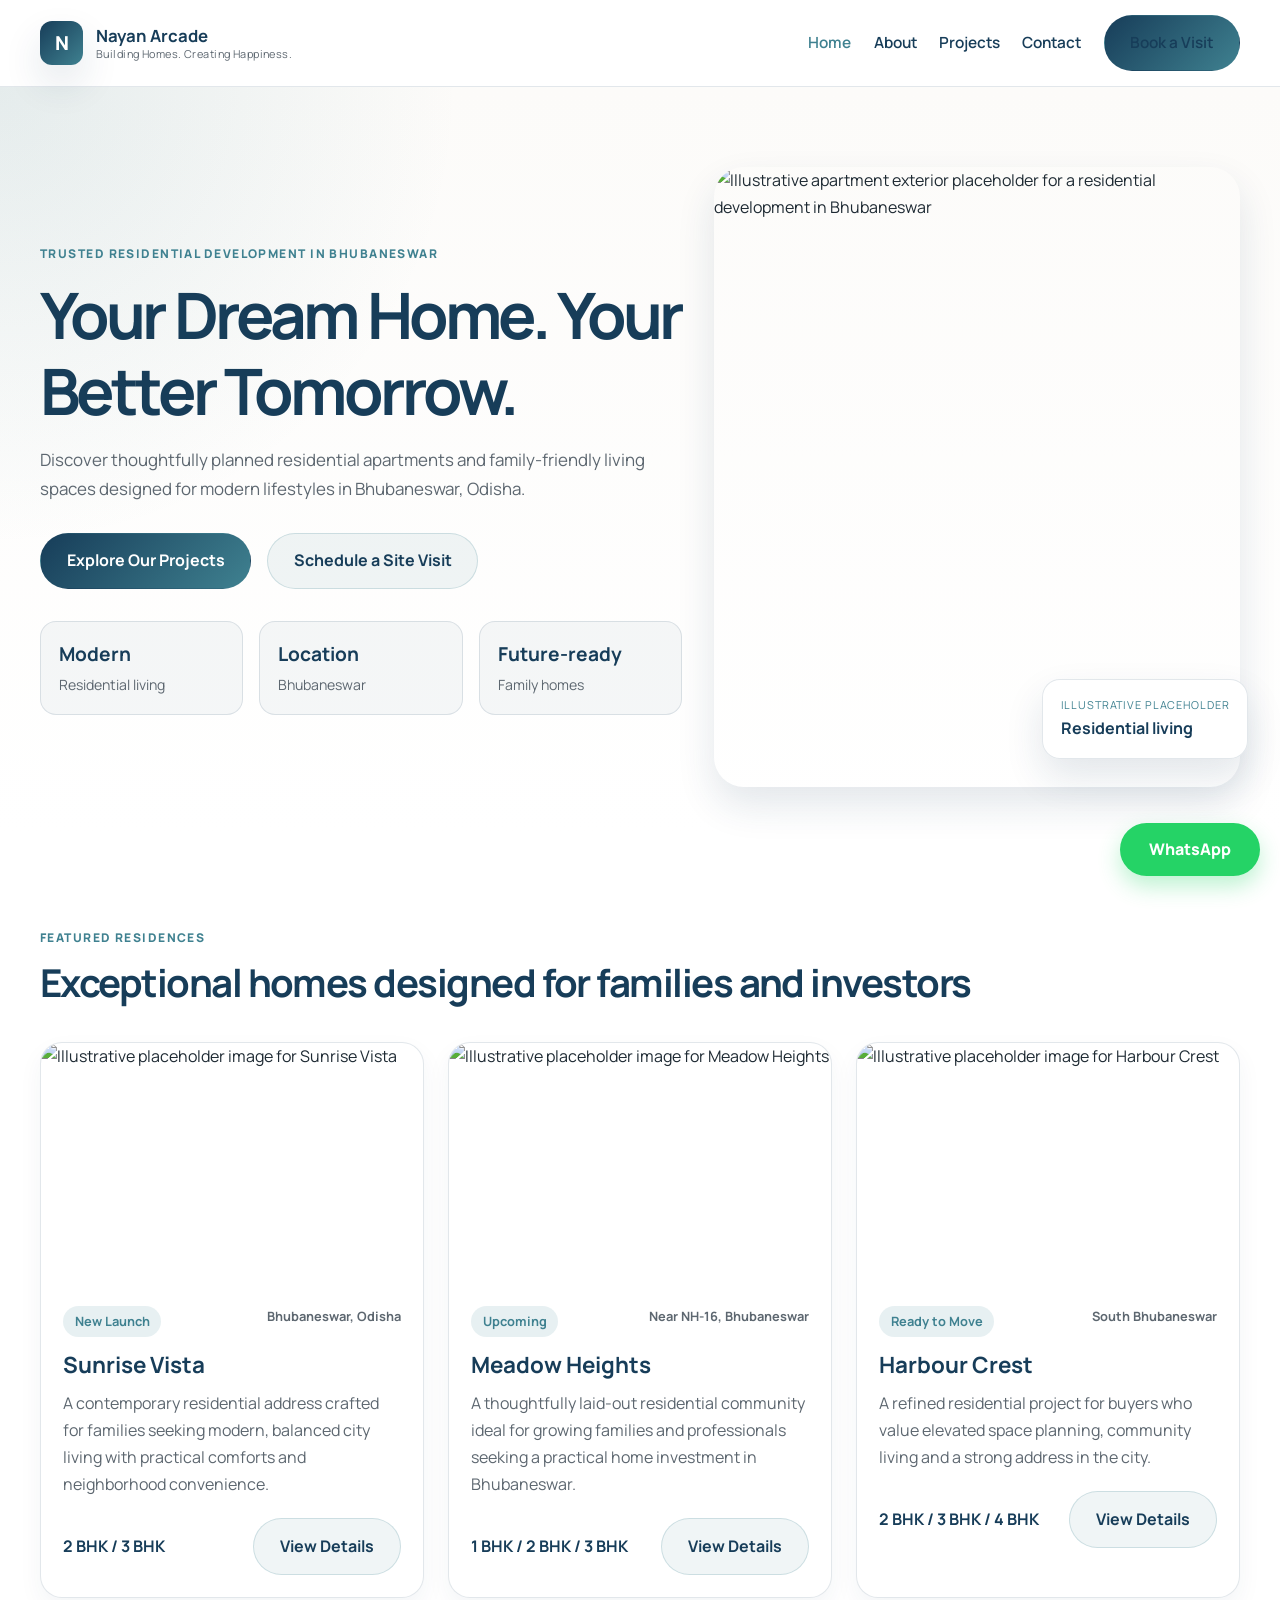
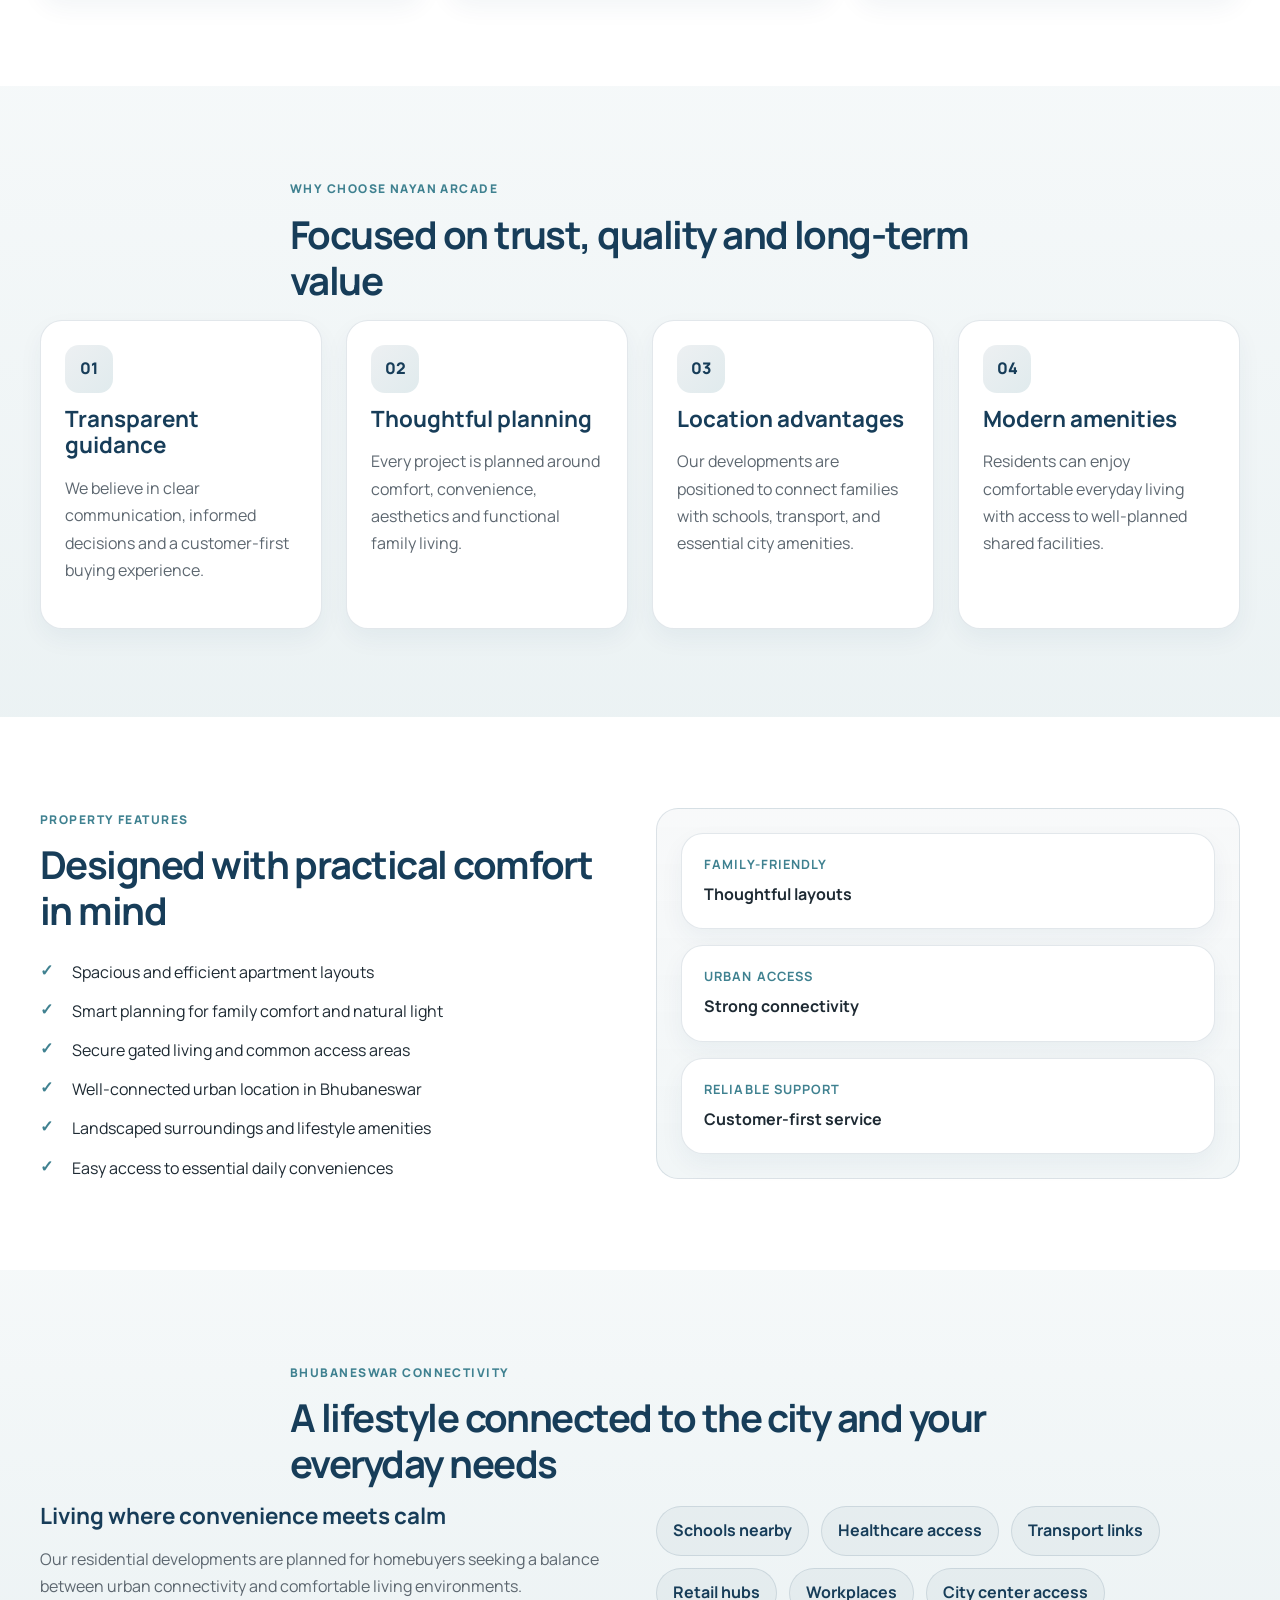
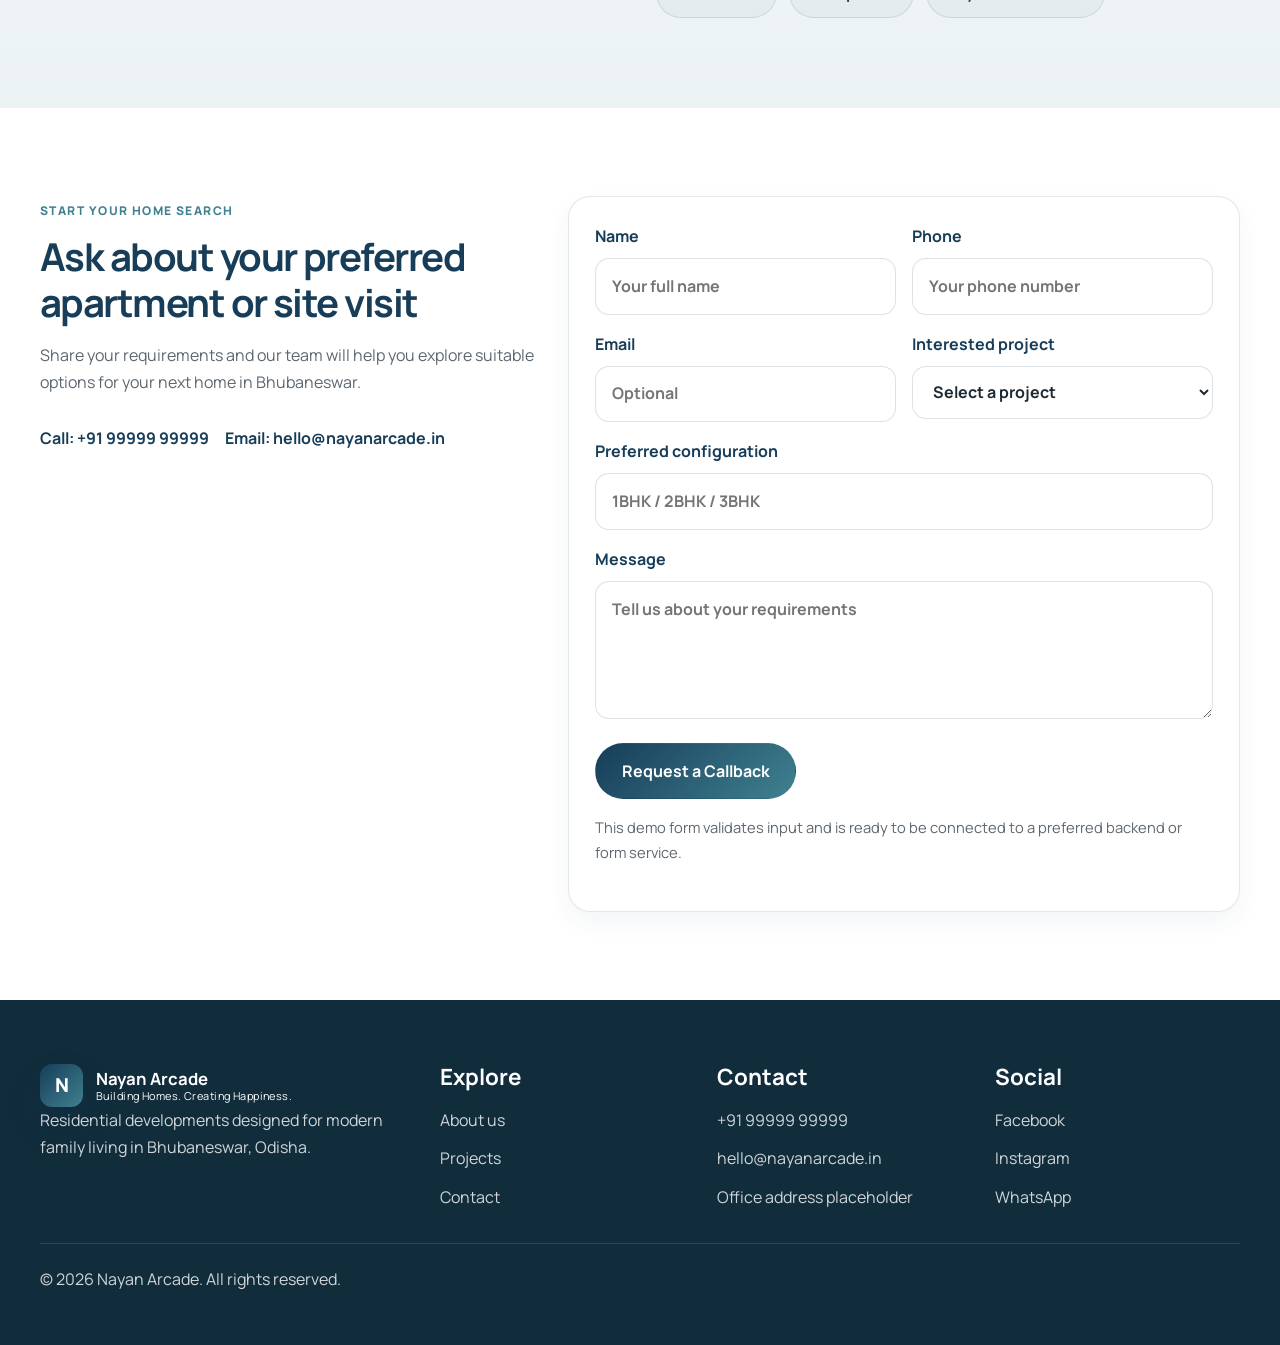
==== index.html @ a83c117d "Initial build of the Nayan Arcade real-estate website with multi-page responsive static pages, SEO f" ====
<!DOCTYPE html>
<html lang="en">
  <head>
    <meta charset="UTF-8" />
    <meta http-equiv="X-UA-Compatible" content="IE=edge" />
    <meta name="viewport" content="width=device-width, initial-scale=1.0" />
    <title>Nayan Arcade | Residential Apartments in Bhubaneswar</title>
    <meta
      name="description"
      content="Nayan Arcade is a real estate developer in Bhubaneswar, Odisha building modern residential apartments and family-friendly homes for aspiring homeowners."
    />
    <meta
      name="keywords"
      content="real estate developers in Bhubaneswar, flats in Bhubaneswar, residential apartments in Bhubaneswar, affordable flats in Bhubaneswar, apartments for families in Bhubaneswar"
    />
    <meta name="theme-color" content="#173D59" />
    <meta property="og:title" content="Nayan Arcade | Your Dream Home. Your Better Tomorrow." />
    <meta
      property="og:description"
      content="Explore residential properties in Bhubaneswar with Nayan Arcade. Build your future with trusted guidance and modern home living."
    />
    <meta property="og:type" content="website" />
    <meta property="og:url" content="https://snehasish3569-hue.github.io/nayan-arcade-website/" />
    <meta property="og:image" content="https://images.unsplash.com/photo-1494526585095-c41746248156?auto=format&fit=crop&w=1200&q=80" />
    <meta property="og:site_name" content="Nayan Arcade" />
    <meta name="twitter:card" content="summary_large_image" />
    <meta name="twitter:title" content="Nayan Arcade | Residential Apartments in Bhubaneswar" />
    <meta
      name="twitter:description"
      content="Explore homes designed for modern family living in Bhubaneswar."
    />
    <link rel="preconnect" href="https://fonts.googleapis.com" />
    <link rel="preconnect" href="https://fonts.gstatic.com" crossorigin />
    <link
      href="https://fonts.googleapis.com/css2?family=Manrope:wght@400;500;600;700;800&display=swap"
      rel="stylesheet"
    />
    <link rel="stylesheet" href="css/style.css" />
    <link rel="stylesheet" href="css/responsive.css" />
    <link rel="icon" href="assets/favicon.svg" type="image/svg+xml" />
    <script type="application/ld+json">
      {
        "@context": "https://schema.org",
        "@type": "RealEstateAgent",
        "name": "Nayan Arcade",
        "description": "Residential property developer in Bhubaneswar, Odisha",
        "areaServed": "Bhubaneswar, Odisha, India",
        "address": {
          "@type": "PostalAddress",
          "addressLocality": "Bhubaneswar",
          "addressRegion": "Odisha",
          "addressCountry": "IN"
        },
        "url": "https://snehasish3569-hue.github.io/nayan-arcade-website/"
      }
    </script>
  </head>
  <body>
    <header class="site-header">
      <div class="container nav-wrap">
        <a href="index.html" class="brand" aria-label="Nayan Arcade home page">
          <span class="brand-mark">N</span>
          <span class="brand-copy">
            <strong>Nayan Arcade</strong>
            <small>Building Homes. Creating Happiness.</small>
          </span>
        </a>

        <button class="nav-toggle" aria-label="Toggle navigation" aria-expanded="false">
          <span></span>
          <span></span>
          <span></span>
        </button>

        <nav class="site-nav" aria-label="Main navigation">
          <a href="index.html" class="active">Home</a>
          <a href="about.html">About</a>
          <a href="projects.html">Projects</a>
          <a href="contact.html">Contact</a>
          <a href="project-details.html?project=sunrise-vista" class="btn btn-primary nav-button">Book a Visit</a>
        </nav>
      </div>
    </header>

    <main>
      <section class="hero">
        <div class="container hero-grid">
          <div class="hero-content">
            <span class="eyebrow">Trusted residential development in Bhubaneswar</span>
            <h1>Your Dream Home. Your Better Tomorrow.</h1>
            <p>
              Discover thoughtfully planned residential apartments and family-friendly living spaces designed for modern lifestyles in Bhubaneswar, Odisha.
            </p>
            <div class="hero-actions">
              <a href="projects.html" class="btn btn-primary">Explore Our Projects</a>
              <a href="project-details.html?project=sunrise-vista" class="btn btn-secondary">Schedule a Site Visit</a>
            </div>
            <ul class="hero-stats" aria-label="Key highlights">
              <li><strong>Modern</strong><span>Residential living</span></li>
              <li><strong>Location</strong><span>Bhubaneswar</span></li>
              <li><strong>Future-ready</strong><span>Family homes</span></li>
            </ul>
          </div>

          <div class="hero-visual">
            <div class="image-card main-image">
              <img
                src="https://images.unsplash.com/photo-1512917774080-9991f1c4c750?auto=format&fit=crop&w=1000&q=80"
                alt="Illustrative apartment exterior placeholder for a residential development in Bhubaneswar"
              />
            </div>
            <div class="floating-badge">
              <span>Illustrative placeholder</span>
              <strong>Residential living</strong>
            </div>
          </div>
        </div>
      </section>

      <section class="featured section">
        <div class="container">
          <div class="section-heading">
            <span class="eyebrow">Featured residences</span>
            <h2>Exceptional homes designed for families and investors</h2>
          </div>

          <div class="card-grid projects-grid" id="featured-projects"></div>
        </div>
      </section>

      <section class="why-us section alt-bg">
        <div class="container">
          <div class="section-heading narrow">
            <span class="eyebrow">Why choose Nayan Arcade</span>
            <h2>Focused on trust, quality and long-term value</h2>
          </div>

          <div class="feature-grid">
            <article class="info-card">
              <div class="icon-wrap">01</div>
              <h3>Transparent guidance</h3>
              <p>We believe in clear communication, informed decisions and a customer-first buying experience.</p>
            </article>
            <article class="info-card">
              <div class="icon-wrap">02</div>
              <h3>Thoughtful planning</h3>
              <p>Every project is planned around comfort, convenience, aesthetics and functional family living.</p>
            </article>
            <article class="info-card">
              <div class="icon-wrap">03</div>
              <h3>Location advantages</h3>
              <p>Our developments are positioned to connect families with schools, transport, and essential city amenities.</p>
            </article>
            <article class="info-card">
              <div class="icon-wrap">04</div>
              <h3>Modern amenities</h3>
              <p>Residents can enjoy comfortable everyday living with access to well-planned shared facilities.</p>
            </article>
          </div>
        </div>
      </section>

      <section class="amenities section">
        <div class="container split-layout">
          <div>
            <span class="eyebrow">Property features</span>
            <h2>Designed with practical comfort in mind</h2>
            <ul class="check-list">
              <li>Spacious and efficient apartment layouts</li>
              <li>Smart planning for family comfort and natural light</li>
              <li>Secure gated living and common access areas</li>
              <li>Well-connected urban location in Bhubaneswar</li>
              <li>Landscaped surroundings and lifestyle amenities</li>
              <li>Easy access to essential daily conveniences</li>
            </ul>
          </div>
          <div class="highlights-panel">
            <div class="mini-card">
              <span>Family-friendly</span>
              <strong>Thoughtful layouts</strong>
            </div>
            <div class="mini-card">
              <span>Urban access</span>
              <strong>Strong connectivity</strong>
            </div>
            <div class="mini-card">
              <span>Reliable support</span>
              <strong>Customer-first service</strong>
            </div>
          </div>
        </div>
      </section>

      <section class="location section alt-bg">
        <div class="container">
          <div class="section-heading narrow">
            <span class="eyebrow">Bhubaneswar connectivity</span>
            <h2>A lifestyle connected to the city and your everyday needs</h2>
          </div>
          <div class="location-grid">
            <div>
              <h3>Living where convenience meets calm</h3>
              <p>
                Our residential developments are planned for homebuyers seeking a balance between urban connectivity and comfortable living environments.
              </p>
            </div>
            <div class="location-badges">
              <span>Schools nearby</span>
              <span>Healthcare access</span>
              <span>Transport links</span>
              <span>Retail hubs</span>
              <span>Workplaces</span>
              <span>City center access</span>
            </div>
          </div>
        </div>
      </section>

      <section class="enquiry section">
        <div class="container enquiry-grid">
          <div>
            <span class="eyebrow">Start your home search</span>
            <h2>Ask about your preferred apartment or site visit</h2>
            <p>
              Share your requirements and our team will help you explore suitable options for your next home in Bhubaneswar.
            </p>
            <div class="cta-stack">
              <a href="tel:+919999999999" class="text-link">Call: +91 99999 99999</a>
              <a href="mailto:hello@nayanarcade.in" class="text-link">Email: hello@nayanarcade.in</a>
            </div>
          </div>

          <form class="enquiry-form" data-form="lead-form" novalidate>
            <div class="form-row">
              <label>
                Name
                <input type="text" name="name" placeholder="Your full name" required />
              </label>
              <label>
                Phone
                <input type="tel" name="phone" placeholder="Your phone number" required />
              </label>
            </div>
            <div class="form-row">
              <label>
                Email
                <input type="email" name="email" placeholder="Optional" />
              </label>
              <label>
                Interested project
                <select name="project">
                  <option value="">Select a project</option>
                  <option>Sunrise Vista</option>
                  <option>Meadow Heights</option>
                  <option>Harbour Crest</option>
                  <option>General enquiry</option>
                </select>
              </label>
            </div>
            <label>
              Preferred configuration
              <input type="text" name="configuration" placeholder="1BHK / 2BHK / 3BHK" />
            </label>
            <label>
              Message
              <textarea name="message" rows="4" placeholder="Tell us about your requirements" required></textarea>
            </label>
            <button type="submit" class="btn btn-primary">Request a Callback</button>
            <p class="form-note" aria-live="polite">
              This demo form validates input and is ready to be connected to a preferred backend or form service.
            </p>
          </form>
        </div>
      </section>
    </main>

    <footer class="site-footer">
      <div class="container footer-grid">
        <div>
          <a href="index.html" class="brand footer-brand">
            <span class="brand-mark">N</span>
            <span class="brand-copy">
              <strong>Nayan Arcade</strong>
              <small>Building Homes. Creating Happiness.</small>
            </span>
          </a>
          <p>Residential developments designed for modern family living in Bhubaneswar, Odisha.</p>
        </div>

        <div>
          <h3>Explore</h3>
          <ul>
            <li><a href="about.html">About us</a></li>
            <li><a href="projects.html">Projects</a></li>
            <li><a href="contact.html">Contact</a></li>
          </ul>
        </div>

        <div>
          <h3>Contact</h3>
          <ul>
            <li><a href="tel:+919999999999">+91 99999 99999</a></li>
            <li><a href="mailto:hello@nayanarcade.in">hello@nayanarcade.in</a></li>
            <li>Office address placeholder</li>
          </ul>
        </div>

        <div>
          <h3>Social</h3>
          <ul>
            <li><a href="https://www.facebook.com/" target="_blank" rel="noreferrer">Facebook</a></li>
            <li><a href="https://www.instagram.com/" target="_blank" rel="noreferrer">Instagram</a></li>
            <li><a href="https://wa.me/919999999999" target="_blank" rel="noreferrer">WhatsApp</a></li>
          </ul>
        </div>
      </div>
      <div class="container footer-bottom">
        <p>© <span id="year"></span> Nayan Arcade. All rights reserved.</p>
      </div>
    </footer>

    <a
      class="whatsapp-float"
      href="https://wa.me/919999999999?text=Hello%20Nayan%20Arcade%2C%20I%20would%20like%20to%20know%20more%20about%20your%20projects."
      aria-label="Chat on WhatsApp"
      target="_blank"
      rel="noreferrer"
    >
      WhatsApp
    </a>

    <script src="js/main.js"></script>
    <script src="js/projects.js"></script>
  </body>
</html>
---- css/style.css ----
:root {
  --navy: #173D59;
  --teal: #3F8190;
  --cream: #F2F0E9;
  --white: #FFFFFF;
  --charcoal: #1e2a33;
  --muted: #5d6770;
  --line: rgba(23, 61, 89, 0.12);
  --shadow: 0 18px 38px rgba(23, 61, 89, 0.12);
  --radius: 22px;
  --container: 1200px;
}

* {
  box-sizing: border-box;
}

html {
  scroll-behavior: smooth;
}

body {
  margin: 0;
  font-family: "Manrope", sans-serif;
  line-height: 1.7;
  background: var(--white);
  color: var(--charcoal);
}

img {
  max-width: 100%;
  display: block;
}

a {
  color: inherit;
  text-decoration: none;
}

button,
input,
select,
textarea {
  font: inherit;
}

.container {
  width: min(var(--container), calc(100% - 2rem));
  margin: 0 auto;
}

.section {
  padding: 5.5rem 0;
}

.alt-bg {
  background: linear-gradient(180deg, rgba(63, 129, 144, 0.05), rgba(63, 129, 144, 0.1));
}

.eyebrow {
  display: inline-block;
  margin-bottom: 0.75rem;
  font-size: 0.75rem;
  font-weight: 800;
  letter-spacing: 0.12em;
  text-transform: uppercase;
  color: var(--teal);
}

h1, h2, h3 {
  margin: 0 0 1rem;
  line-height: 1.2;
  color: var(--navy);
}

h1 {
  font-size: clamp(2.5rem, 5vw, 4.5rem);
  letter-spacing: -0.06em;
}

h2 {
  font-size: clamp(2rem, 3vw, 3rem);
  letter-spacing: -0.04em;
}

h3 {
  font-size: 1.4rem;
}

p {
  margin: 0 0 1.25rem;
  color: var(--muted);
}

.site-header {
  position: sticky;
  top: 0;
  z-index: 30;
  background: rgba(255, 255, 255, 0.9);
  backdrop-filter: blur(12px);
  border-bottom: 1px solid var(--line);
}

.nav-wrap {
  display: flex;
  align-items: center;
  justify-content: space-between;
  min-height: 86px;
}

.brand {
  display: inline-flex;
  align-items: center;
  gap: 0.8rem;
  min-width: 0;
}

.brand-mark {
  width: 2.7rem;
  height: 2.7rem;
  display: grid;
  place-items: center;
  border-radius: 0.75rem;
  background: linear-gradient(135deg, var(--navy), var(--teal));
  color: var(--white);
  font-weight: 800;
  font-size: 1.2rem;
  box-shadow: var(--shadow);
}

.brand-copy {
  display: grid;
  line-height: 1.2;
}

.brand-copy strong {
  color: var(--navy);
  font-size: 1.05rem;
}

.brand-copy small {
  color: var(--muted);
  font-size: 0.68rem;
  letter-spacing: 0.04em;
}

.site-nav {
  display: flex;
  align-items: center;
  gap: 1.4rem;
}

.site-nav a {
  color: var(--navy);
  font-size: 0.96rem;
  font-weight: 600;
  transition: color 0.2s ease;
}

.site-nav a:hover,
.site-nav a.active {
  color: var(--teal);
}

.nav-button {
  display: inline-flex;
  align-items: center;
  justify-content: center;
}

.nav-toggle {
  display: none;
  width: 52px;
  height: 42px;
  border: 1px solid var(--line);
  background: var(--white);
  border-radius: 12px;
  cursor: pointer;
}

.nav-toggle span {
  display: block;
  width: 22px;
  height: 2px;
  margin: 5px auto;
  background: var(--navy);
  border-radius: 10px;
}

.btn {
  display: inline-flex;
  align-items: center;
  justify-content: center;
  min-height: 52px;
  padding: 0.85rem 1.6rem;
  border-radius: 999px;
  border: 1px solid transparent;
  font-weight: 700;
  transition: transform 0.2s ease, box-shadow 0.2s ease, background 0.2s ease;
  cursor: pointer;
}

.btn:hover {
  transform: translateY(-2px);
  box-shadow: 0 12px 24px rgba(23, 61, 89, 0.12);
}

.btn-primary {
  background: linear-gradient(135deg, var(--navy), var(--teal));
  color: var(--white);
}

.btn-secondary {
  background: rgba(63, 129, 144, 0.08);
  border-color: rgba(63, 129, 144, 0.2);
  color: var(--navy);
}

.hero {
  padding: 5rem 0 3rem;
  background:
    radial-gradient(circle at top left, rgba(63, 129, 144, 0.12), transparent 31%),
    linear-gradient(180deg, #fcfbf9 0%, var(--white) 100%);
}

.hero-grid,
.split-layout,
.enquiry-grid,
.location-grid,
.footer-grid,
.contact-grid {
  display: grid;
  gap: 2rem;
}

.hero-grid {
  grid-template-columns: 1.1fr 0.9fr;
  align-items: center;
}

.hero-content p {
  max-width: 620px;
  font-size: 1.06rem;
}

.hero-actions,
.cta-row,
.contact-actions,
.cta-stack {
  display: flex;
  flex-wrap: wrap;
  gap: 1rem;
  margin: 1.8rem 0 2rem;
}

.hero-stats {
  list-style: none;
  padding: 0;
  margin: 2rem 0 0;
  display: grid;
  grid-template-columns: repeat(3, minmax(0, 1fr));
  gap: 1rem;
}

.hero-stats li {
  padding: 1rem 1.1rem;
  background: rgba(23, 61, 89, 0.04);
  border: 1px solid var(--line);
  border-radius: 16px;
}

.hero-stats strong {
  display: block;
  color: var(--navy);
  font-size: 1.2rem;
}

.hero-stats span {
  color: var(--muted);
  font-size: 0.88rem;
}

.hero-visual {
  position: relative;
  display: flex;
  justify-content: center;
  align-items: center;
}

.image-card {
  position: relative;
  width: min(100%, 540px);
  overflow: hidden;
  border-radius: 30px;
  box-shadow: var(--shadow);
}

.image-card img {
  width: 100%;
  height: 620px;
  object-fit: cover;
}

.floating-badge {
  position: absolute;
  right: -8px;
  bottom: 28px;
  background: rgba(255, 255, 255, 0.95);
  border: 1px solid var(--line);
  border-radius: 18px;
  padding: 1rem 1.1rem;
  box-shadow: var(--shadow);
}

.floating-badge span {
  display: block;
  font-size: 0.68rem;
  letter-spacing: 0.08em;
  text-transform: uppercase;
  color: var(--teal);
}

.floating-badge strong {
  color: var(--navy);
}

.section-heading {
  margin-bottom: 2.25rem;
}

.section-heading.narrow {
  max-width: 700px;
}

.card-grid {
  display: grid;
  grid-template-columns: repeat(3, minmax(0, 1fr));
  gap: 1.5rem;
}

.project-card,
.info-card,
.contact-card,
.vision-box,
.mini-card {
  background: var(--white);
  border: 1px solid var(--line);
  border-radius: var(--radius);
  box-shadow: 0 10px 24px rgba(23, 61, 89, 0.05);
}

.project-card {
  overflow: hidden;
}

.project-card img {
  width: 100%;
  height: 240px;
  object-fit: cover;
}

.project-card .card-body {
  padding: 1.4rem;
}

.card-meta {
  display: flex;
  flex-wrap: wrap;
  gap: 0.5rem;
  justify-content: space-between;
  margin-bottom: 0.9rem;
  color: var(--muted);
  font-size: 0.8rem;
  font-weight: 700;
}

.card-meta .tag {
  display: inline-flex;
  align-items: center;
  min-height: 28px;
  padding: 0.3rem 0.7rem;
  border-radius: 999px;
  background: rgba(63, 129, 144, 0.12);
  color: var(--teal);
}

.project-card h3 {
  margin-bottom: 0.7rem;
}

.card-footer {
  display: flex;
  align-items: center;
  justify-content: space-between;
  gap: 0.8rem;
  margin-top: 1rem;
}

.card-footer strong {
  color: var(--navy);
  font-size: 1rem;
}

.feature-grid {
  display: grid;
  grid-template-columns: repeat(4, minmax(0, 1fr));
  gap: 1.5rem;
}

.info-card {
  padding: 1.5rem;
}

.icon-wrap {
  width: 3rem;
  height: 3rem;
  display: grid;
  place-items: center;
  margin-bottom: 0.8rem;
  border-radius: 14px;
  background: linear-gradient(135deg, rgba(23, 61, 89, 0.08), rgba(63, 129, 144, 0.16));
  color: var(--navy);
  font-weight: 800;
}

.split-layout {
  grid-template-columns: 1fr 1fr;
  align-items: center;
}

.check-list {
  list-style: none;
  padding: 0;
  margin: 1.5rem 0 0;
  display: grid;
  gap: 0.75rem;
}

.check-list li {
  position: relative;
  padding-left: 2rem;
  color: var(--charcoal);
}

.check-list li::before {
  content: "✓";
  position: absolute;
  left: 0;
  top: -2px;
  color: var(--teal);
  font-weight: 800;
}

.highlights-panel {
  display: grid;
  gap: 1rem;
  padding: 1.5rem;
  background: linear-gradient(180deg, rgba(23, 61, 89, 0.03), rgba(63, 129, 144, 0.07));
  border: 1px solid var(--line);
  border-radius: var(--radius);
}

.mini-card {
  padding: 1.25rem 1.4rem;
}

.mini-card span {
  display: block;
  margin-bottom: 0.35rem;
  color: var(--teal);
  font-size: 0.8rem;
  font-weight: 700;
  letter-spacing: 0.08em;
  text-transform: uppercase;
}

.location-grid {
  grid-template-columns: 1fr 1fr;
  align-items: center;
}

.location-badges {
  display: flex;
  flex-wrap: wrap;
  gap: 0.75rem;
}

.location-badges span {
  display: inline-flex;
  align-items: center;
  justify-content: center;
  min-height: 46px;
  padding: 0.65rem 1rem;
  background: rgba(23, 61, 89, 0.04);
  border: 1px solid var(--line);
  border-radius: 999px;
  color: var(--navy);
  font-weight: 700;
}

.enquiry-grid {
  grid-template-columns: 0.85fr 1.15fr;
  align-items: start;
}

.enquiry-form,
.contact-card,
.map-box {
  background: var(--white);
  border: 1px solid var(--line);
  border-radius: var(--radius);
  box-shadow: 0 10px 24px rgba(23, 61, 89, 0.05);
}

.enquiry-form {
  padding: 1.6rem;
}

.form-row {
  display: grid;
  grid-template-columns: repeat(2, minmax(0, 1fr));
  gap: 1rem;
}

label {
  display: block;
  margin-bottom: 1rem;
  color: var(--navy);
  font-weight: 700;
}

input,
select,
textarea {
  width: 100%;
  margin-top: 0.5rem;
  border: 1px solid rgba(23, 61, 89, 0.15);
  border-radius: 14px;
  background: var(--white);
  min-height: 52px;
  padding: 0.85rem 1rem;
  color: var(--charcoal);
}

textarea {
  min-height: 120px;
  resize: vertical;
}

input:focus,
select:focus,
textarea:focus {
  outline: 2px solid rgba(63, 129, 144, 0.2);
  border-color: rgba(63, 129, 144, 0.45);
}

.form-note {
  margin-top: 1rem;
  font-size: 0.92rem;
  color: var(--muted);
}

.text-link {
  color: var(--navy);
  font-weight: 700;
}

.site-footer {
  background: #112d3c;
  color: rgba(255, 255, 255, 0.82);
  padding-top: 4rem;
}

.site-footer h3 {
  color: var(--white);
}

.site-footer p,
.site-footer li,
.site-footer a {
  color: rgba(255, 255, 255, 0.8);
}

.site-footer ul {
  list-style: none;
  padding: 0;
  margin: 0;
  display: grid;
  gap: 0.7rem;
}

.footer-grid {
  grid-template-columns: 1.5fr 1fr 1fr 1fr;
  align-items: start;
}

.footer-brand .brand-copy strong,
.footer-brand .brand-copy small {
  color: var(--white);
}

.footer-bottom {
  border-top: 1px solid rgba(255, 255, 255, 0.12);
  margin-top: 2rem;
  padding: 1.4rem 0 2rem;
}

.whatsapp-float {
  position: fixed;
  right: 1.25rem;
  bottom: 1.5rem;
  display: inline-flex;
  align-items: center;
  justify-content: center;
  min-width: 140px;
  min-height: 52px;
  padding: 0.8rem 1.1rem;
  border-radius: 999px;
  background: #25D366;
  color: var(--white);
  font-weight: 800;
  box-shadow: 0 10px 22px rgba(37, 211, 102, 0.3);
  z-index: 25;
}

.page-hero {
  padding: 4rem 0 2rem;
  background: linear-gradient(180deg, rgba(23, 61, 89, 0.03), rgba(63, 129, 144, 0.05));
  text-align: center;
}

.narrow {
  max-width: 780px;
  margin: 0 auto;
}

.lead-text {
  font-size: 1.08rem;
  color: var(--muted);
  max-width: 800px;
  margin: 0 auto 1.5rem;
}

.image-stack {
  overflow: hidden;
  border-radius: 24px;
  box-shadow: var(--shadow);
}

.image-stack img {
  width: 100%;
  height: 100%;
  min-height: 440px;
  object-fit: cover;
}

.vision-box {
  padding: 2rem;
}

.project-filters {
  display: flex;
  flex-wrap: wrap;
  gap: 0.8rem;
  margin: 0 0 2rem;
}

.filter-btn {
  min-height: 44px;
  padding: 0.7rem 1.1rem;
  background: var(--white);
  border: 1px solid var(--line);
  border-radius: 999px;
  color: var(--navy);
  cursor: pointer;
  font-weight: 700;
}

.filter-btn.active {
  background: var(--navy);
  color: var(--white);
}

.hidden {
  display: none !important;
}

.contact-card {
  padding: 1.8rem;
}

.contact-list {
  list-style: none;
  margin: 1.4rem 0;
  padding: 0;
  display: grid;
  gap: 0.8rem;
  color: var(--charcoal);
}

.map-box {
  overflow: hidden;
}

.map-box iframe {
  width: 100%;
  min-height: 420px;
  border: 0;
}

.project-showcase {
  padding: 2rem 0 0;
}

.project-main-image {
  border-radius: 24px;
  overflow: hidden;
  box-shadow: var(--shadow);
}

.project-main-image img {
  width: 100%;
  height: 520px;
  object-fit: cover;
}

.gallery-grid {
  display: grid;
  grid-template-columns: repeat(3, minmax(0, 1fr));
  gap: 1rem;
  margin-top: 1.2rem;
}

.gallery-grid img {
  width: 100%;
  height: 220px;
  object-fit: cover;
  border-radius: 16px;
}

.detail-layout {
  display: grid;
  grid-template-columns: 1.1fr 0.9fr;
  gap: 2rem;
  padding: 2rem 0 0;
}

.spec-list,
.amenity-list {
  list-style: none;
  margin: 0;
  padding: 0;
  display: grid;
  gap: 0.7rem;
}

.spec-list li,
.amenity-list li {
  padding: 0.8rem 1rem;
  background: rgba(23, 61, 89, 0.03);
  border: 1px solid var(--line);
  border-radius: 12px;
}

.property-summary {
  padding: 1.5rem;
  background: var(--white);
  border: 1px solid var(--line);
  border-radius: var(--radius);
  box-shadow: 0 10px 24px rgba(23, 61, 89, 0.05);
}

.summary-row {
  display: flex;
  justify-content: space-between;
  gap: 1rem;
  padding: 0.75rem 0;
  border-bottom: 1px solid var(--line);
}

.summary-row:last-child {
  border-bottom: none;
  padding-bottom: 0;
}

.summary-row strong {
  color: var(--navy);
}

@media (max-width: 980px) {
  .hero-grid,
  .split-layout,
  .enquiry-grid,
  .location-grid,
  .detail-layout,
  .contact-grid,
  .footer-grid,
  .feature-grid,
  .card-grid {
    grid-template-columns: 1fr 1fr;
  }

  .site-nav {
    position: absolute;
    top: 100%;
    right: 1rem;
    left: 1rem;
    display: none;
    flex-direction: column;
    align-items: flex-start;
    gap: 1rem;
    background: var(--white);
    border: 1px solid var(--line);
    border-radius: 18px;
    padding: 1rem;
    box-shadow: var(--shadow);
  }

  .site-nav.is-open {
    display: flex;
  }

  .nav-toggle {
    display: block;
  }

  .feature-grid {
    grid-template-columns: repeat(2, minmax(0, 1fr));
  }
}

@media (max-width: 700px) {
  .hero-grid,
  .split-layout,
  .enquiry-grid,
  .location-grid,
  .detail-layout,
  .contact-grid,
  .footer-grid,
  .feature-grid,
  .card-grid,
  .form-row,
  .gallery-grid {
    grid-template-columns: 1fr;
  }

  .hero {
    padding-top: 3rem;
  }

  .hero-stats {
    grid-template-columns: 1fr;
  }

  .image-card img {
    height: 420px;
  }

  .section {
    padding: 4rem 0;
  }

  .site-header {
    position: sticky;
  }

  .brand-copy small {
    display: none;
  }
}
---- css/responsive.css ----
@media (max-width: 980px) {
  .hero-grid,
  .split-layout,
  .enquiry-grid,
  .location-grid,
  .detail-layout,
  .contact-grid,
  .footer-grid,
  .feature-grid,
  .card-grid,
  .gallery-grid {
    grid-template-columns: 1fr 1fr;
  }

  .site-nav {
    position: absolute;
    top: 100%;
    right: 1rem;
    left: 1rem;
    display: none;
    flex-direction: column;
    align-items: flex-start;
    gap: 1rem;
    background: var(--white);
    border: 1px solid var(--line);
    border-radius: 18px;
    padding: 1rem;
    box-shadow: var(--shadow);
  }

  .site-nav.is-open {
    display: flex;
  }

  .nav-toggle {
    display: block;
  }

  .feature-grid {
    grid-template-columns: repeat(2, minmax(0, 1fr));
  }
}

@media (max-width: 700px) {
  .hero-grid,
  .split-layout,
  .enquiry-grid,
  .location-grid,
  .detail-layout,
  .contact-grid,
  .footer-grid,
  .feature-grid,
  .card-grid,
  .form-row,
  .gallery-grid {
    grid-template-columns: 1fr;
  }

  .hero {
    padding-top: 3rem;
  }

  .hero-stats {
    grid-template-columns: 1fr;
  }

  .image-card img {
    height: 420px;
  }

  .section {
    padding: 4rem 0;
  }

  .site-header {
    position: sticky;
  }

  .brand-copy small {
    display: none;
  }
}
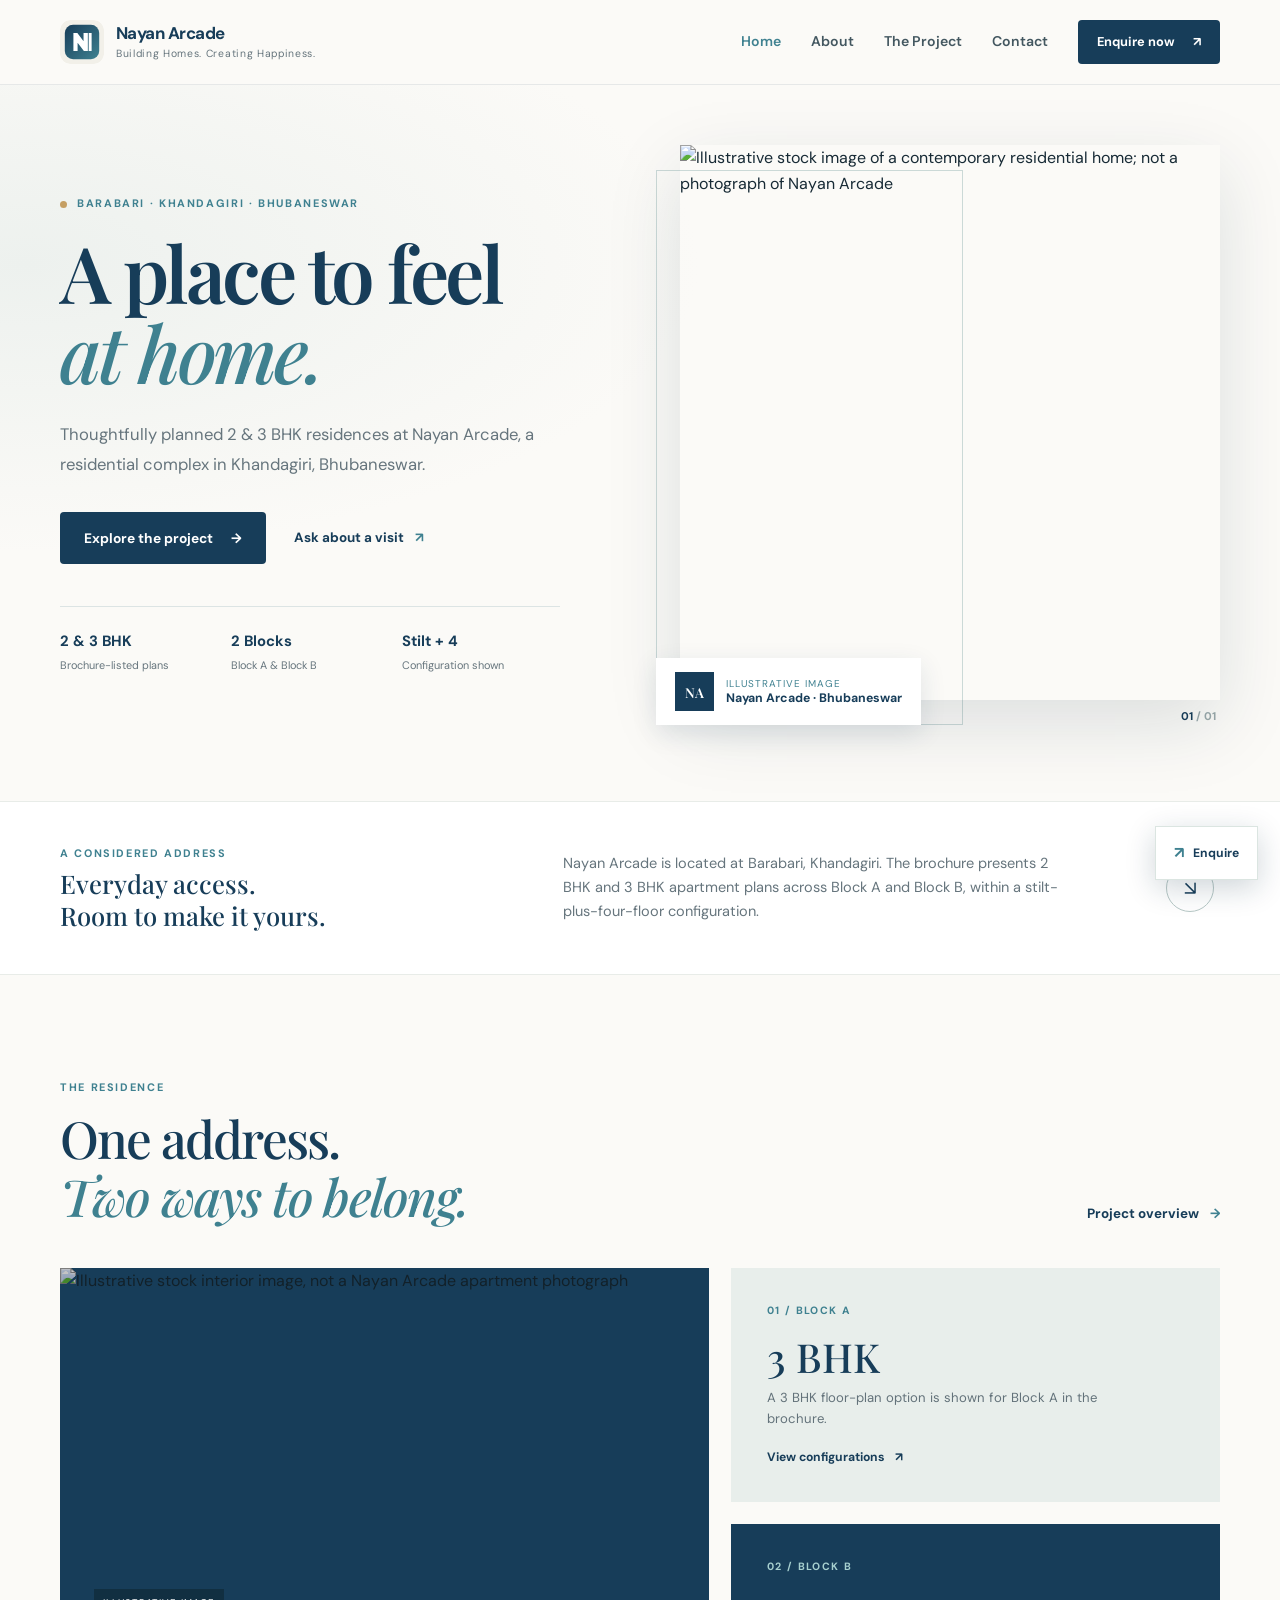
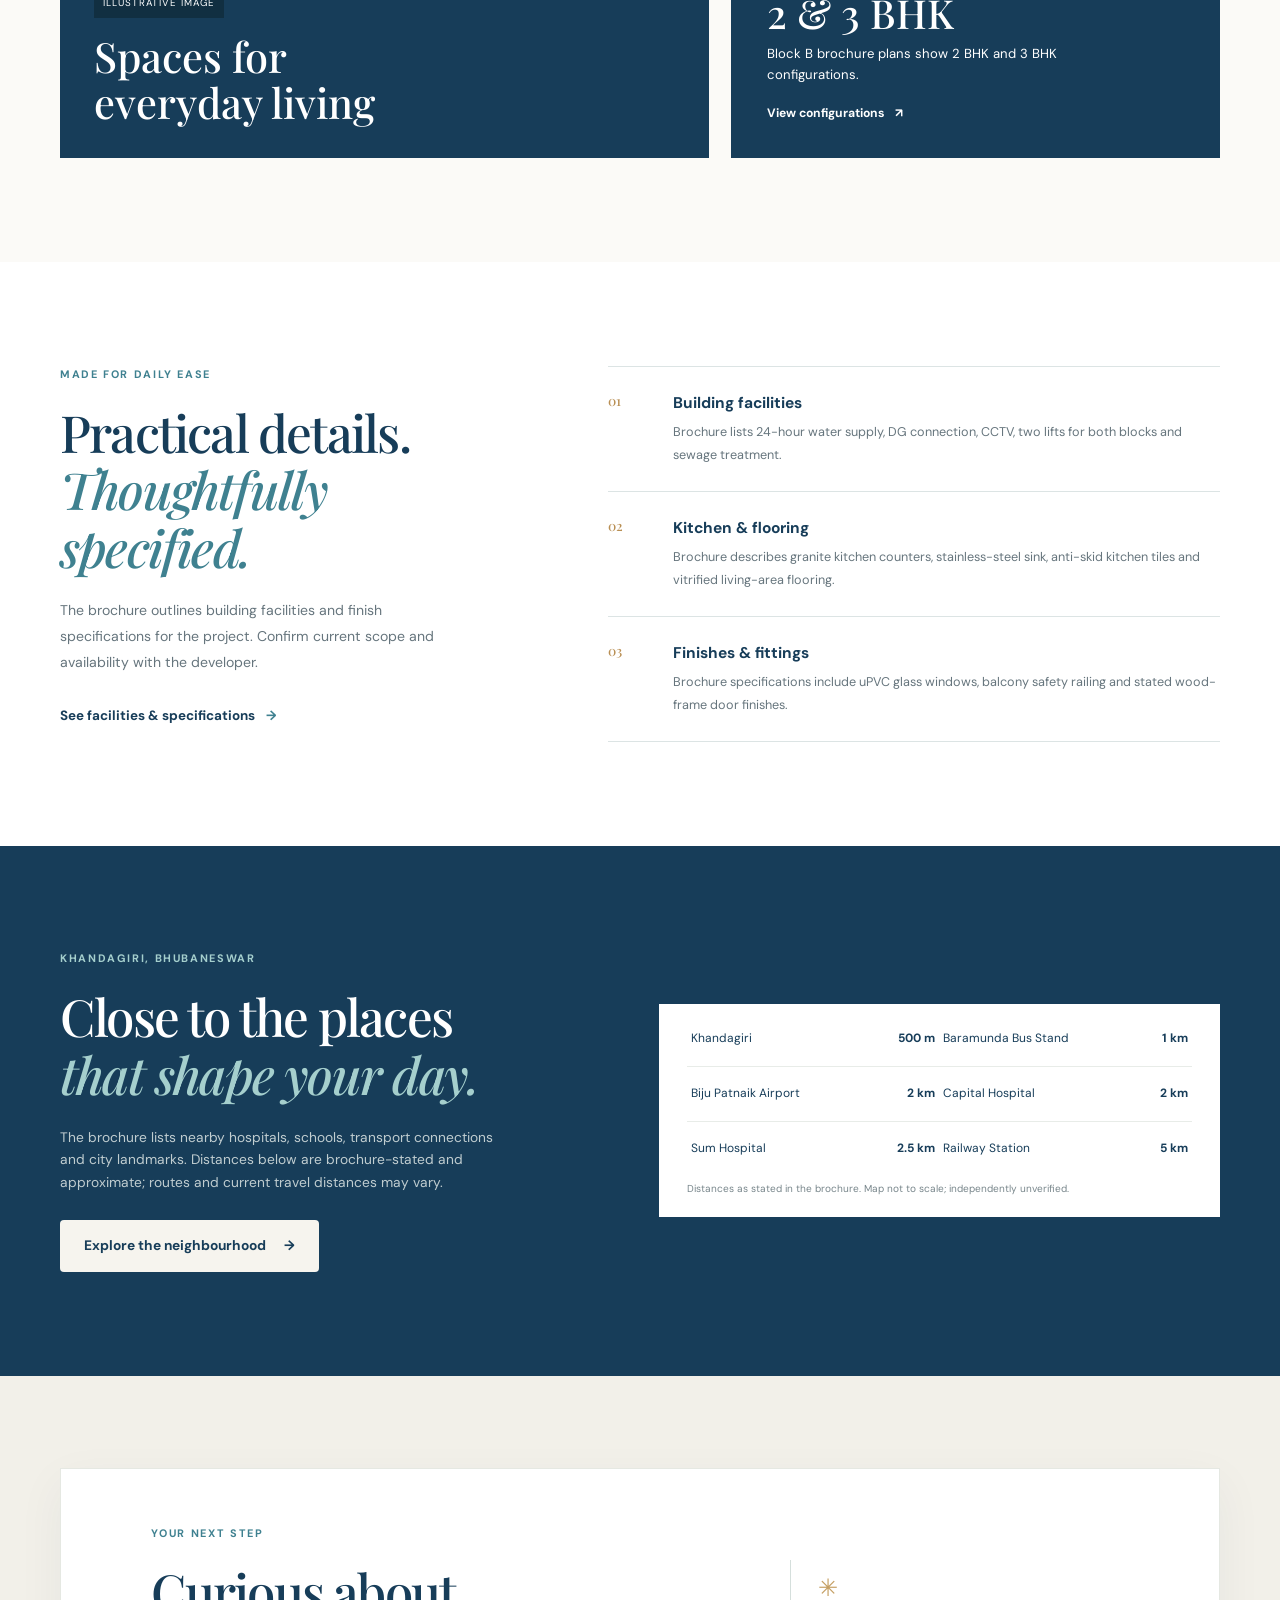
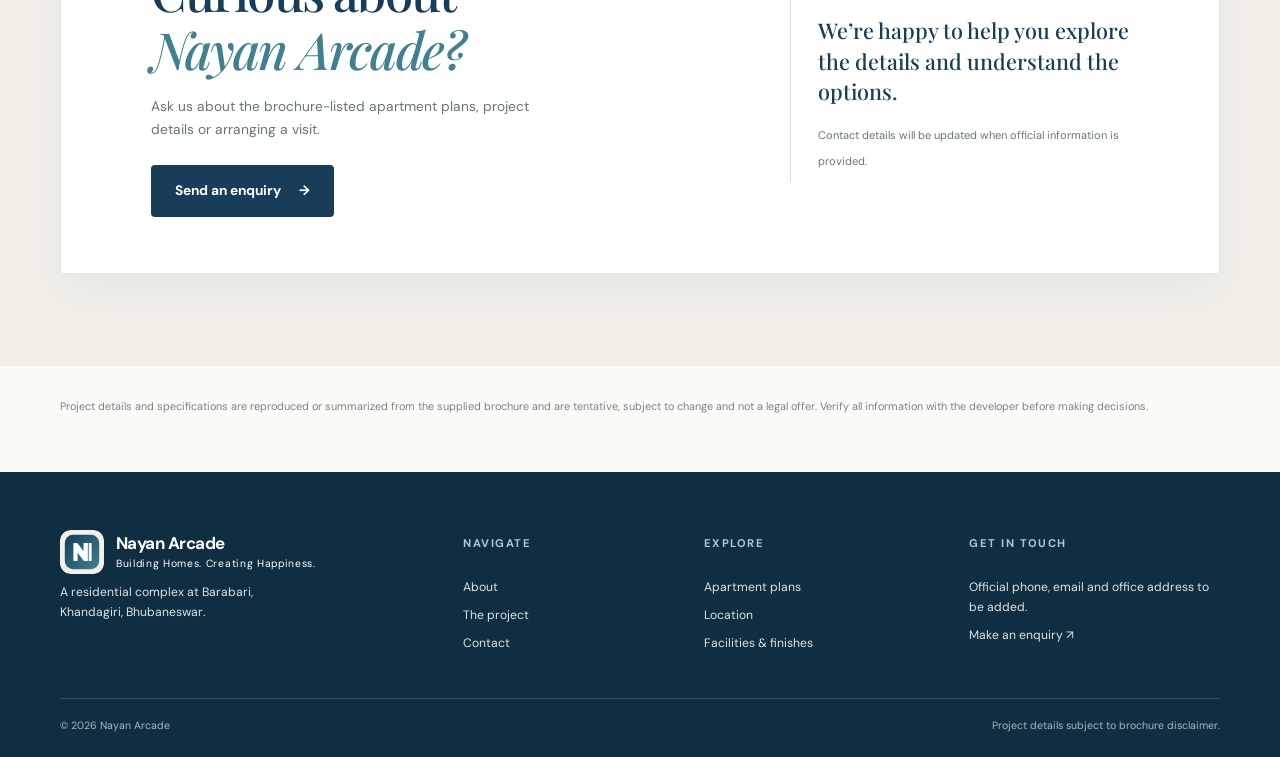
==== commit 4441330e: "Refresh Nayan Arcade website design and replace placeholder project content with brochure-based Naya" ====
--- a/index.html
+++ b/index.html
@@ -1,413 +1,61 @@
-<!DOCTYPE html>
+<!doctype html>
 <html lang="en">
-  <head>
-    <meta charset="UTF-8" />
-    <meta http-equiv="X-UA-Compatible" content="IE=edge" />
-    <meta name="viewport" content="width=device-width, initial-scale=1.0" />
-    <title>Nayan Arcade | Residential Apartments in Bhubaneswar</title>
-    <meta
-      name="description"
-      content="Nayan Arcade is a real estate developer in Bhubaneswar, Odisha building modern residential apartments and family-friendly homes for aspiring homeowners."
-    />
-    <meta
-      name="keywords"
-      content="real estate developers in Bhubaneswar, flats in Bhubaneswar, residential apartments in Bhubaneswar, affordable flats in Bhubaneswar, apartments for families in Bhubaneswar"
-    />
-    <meta name="theme-color" content="#173D59" />
-    <meta property="og:title" content="Nayan Arcade | Your Dream Home. Your Better Tomorrow." />
-    <meta
-      property="og:description"
-      content="Explore residential properties in Bhubaneswar with Nayan Arcade. Build your future with trusted guidance and modern home living."
-    />
-    <meta property="og:type" content="website" />
-    <meta property="og:url" content="https://snehasish3569-hue.github.io/nayan-arcade-website/" />
-    <meta property="og:image" content="https://images.unsplash.com/photo-1494526585095-c41746248156?auto=format&fit=crop&w=1200&q=80" />
-    <meta property="og:site_name" content="Nayan Arcade" />
-    <meta name="twitter:card" content="summary_large_image" />
-    <meta name="twitter:title" content="Nayan Arcade | Residential Apartments in Bhubaneswar" />
-    <meta
-      name="twitter:description"
-      content="Explore homes designed for modern family living in Bhubaneswar."
-    />
-    <link rel="preconnect" href="https://fonts.googleapis.com" />
-    <link rel="preconnect" href="https://fonts.gstatic.com" crossorigin />
-    <link
-      href="https://fonts.googleapis.com/css2?family=Manrope:wght@400;500;600;700;800&display=swap"
-      rel="stylesheet"
-    />
-    <link rel="stylesheet" href="css/style.css" />
-    <link rel="stylesheet" href="css/responsive.css" />
-    <link rel="icon" href="assets/favicon.svg" type="image/svg+xml" />
-    <script type="application/ld+json">
-      {
-        "@context": "https://schema.org",
-        "@type": "RealEstateAgent",
-        "name": "Nayan Arcade",
-        "description": "Residential property developer in Bhubaneswar, Odisha",
-        "areaServed": "Bhubaneswar, Odisha, India",
-        "address": {
-          "@type": "PostalAddress",
-          "addressLocality": "Bhubaneswar",
-          "addressRegion": "Odisha",
-          "addressCountry": "IN"
-        },
-        "url": "https://snehasish3569-hue.github.io/nayan-arcade-website/"
-      }
-    </script>
-  </head>
-  <body>
-    <header class="site-header">
-      <div class="container nav-wrap">
-        <a href="index.html" class="brand" aria-label="Nayan Arcade home page">
-          <span class="brand-mark">N</span>
-          <span class="brand-copy">
-            <strong>Nayan Arcade</strong>
-            <small>Building Homes. Creating Happiness.</small>
-          </span>
-        </a>
-
-        <button class="nav-toggle" aria-label="Toggle navigation" aria-expanded="false">
-          <span></span>
-          <span></span>
-          <span></span>
-        </button>
-
-        <nav class="site-nav" aria-label="Main navigation">
-          <a href="index.html" class="active">Home</a>
-          <a href="about.html">About</a>
-          <a href="projects.html">Projects</a>
-          <a href="contact.html">Contact</a>
-          <a href="project-details.html?project=sunrise-vista" class="btn btn-primary nav-button">Book a Visit</a>
-        </nav>
+<head>
+  <meta charset="utf-8">
+  <meta name="viewport" content="width=device-width, initial-scale=1">
+  <meta name="theme-color" content="#173D59">
+  <title>Nayan Arcade | 2 &amp; 3 BHK Homes in Khandagiri, Bhubaneswar</title>
+  <meta name="description" content="Discover Nayan Arcade, a residential complex in Barabari, Khandagiri, Bhubaneswar, with brochure-listed 2 BHK and 3 BHK apartment plans.">
+  <meta property="og:title" content="Nayan Arcade | Homes in Khandagiri, Bhubaneswar">
+  <meta property="og:description" content="A residential complex in Barabari, Khandagiri, with 2 BHK and 3 BHK apartment configurations shown in the brochure.">
+  <meta property="og:type" content="website">
+  <meta property="og:url" content="https://snehasish3569-hue.github.io/nayan-arcade-website/">
+  <meta property="og:image" content="https://images.unsplash.com/photo-1512917774080-9991f1c4c750?auto=format&amp;fit=crop&amp;w=1200&amp;q=80">
+  <link rel="preconnect" href="https://fonts.googleapis.com">
+  <link rel="preconnect" href="https://fonts.gstatic.com" crossorigin>
+  <link href="https://fonts.googleapis.com/css2?family=DM+Sans:wght@400;500;600;700&amp;family=Playfair+Display:wght@500;600;700&amp;display=swap" rel="stylesheet">
+  <link rel="stylesheet" href="css/style.css">
+  <link rel="stylesheet" href="css/responsive.css">
+  <link rel="icon" href="assets/favicon.svg" type="image/svg+xml">
+  <script type="application/ld+json">
+  {
+    "@context":"https://schema.org",
+    "@type":"ApartmentComplex",
+    "name":"Nayan Arcade",
+    "description":"Residential complex in Barabari, Khandagiri, Bhubaneswar. Brochure-listed apartment configurations include 2 BHK and 3 BHK.",
+    "address":{"@type":"PostalAddress","streetAddress":"Barabari, Khandagiri","addressLocality":"Bhubaneswar","addressRegion":"Odisha","addressCountry":"IN"},
+    "url":"https://snehasish3569-hue.github.io/nayan-arcade-website/"
+  }
+  </script>
+</head>
+<body>
+  <a class="skip-link" href="#main">Skip to content</a>
+  <header class="site-header"><div class="container nav-wrap">
+    <a class="brand" href="index.html" aria-label="Nayan Arcade home"><img src="assets/favicon.svg" alt="" width="44" height="44"><span><strong>Nayan Arcade</strong><small>Building Homes. Creating Happiness.</small></span></a>
+    <button class="nav-toggle" type="button" aria-label="Open navigation" aria-expanded="false"><span></span><span></span><span></span></button>
+    <nav class="site-nav" aria-label="Main navigation"><a class="active" href="index.html">Home</a><a href="about.html">About</a><a href="projects.html">The Project</a><a href="contact.html">Contact</a><a class="btn btn-primary nav-cta" href="contact.html#enquiry">Enquire now <span aria-hidden="true">↗</span></a></nav>
+  </div></header>
+  <main id="main">
+    <section class="hero"><div class="container hero-grid">
+      <div class="hero-copy"><p class="eyebrow"><span class="eyebrow-dot"></span> Barabari · Khandagiri · Bhubaneswar</p>
+        <h1>A place to feel<br><em>at home.</em></h1>
+        <p class="hero-lede">Thoughtfully planned 2 &amp; 3 BHK residences at Nayan Arcade, a residential complex in Khandagiri, Bhubaneswar.</p>
+        <div class="hero-actions"><a class="btn btn-primary" href="projects.html">Explore the project <span aria-hidden="true">→</span></a><a class="text-action" href="contact.html#enquiry">Ask about a visit <span aria-hidden="true">↗</span></a></div>
+        <div class="hero-facts"><div><strong>2 &amp; 3 BHK</strong><span>Brochure-listed plans</span></div><div><strong>2 Blocks</strong><span>Block A &amp; Block B</span></div><div><strong>Stilt + 4</strong><span>Configuration shown</span></div></div>
       </div>
-    </header>
-
-    <main>
-      <section class="hero">
-        <div class="container hero-grid">
-          <div class="hero-content">
-            <span class="eyebrow">Trusted residential development in Bhubaneswar</span>
-            <h1>Your Dream Home. Your Better Tomorrow.</h1>
-            <p>
-              Discover thoughtfully planned residential apartments and family-friendly living spaces designed for modern lifestyles in Bhubaneswar, Odisha.
-            </p>
-            <div class="hero-actions">
-              <a href="projects.html" class="btn btn-primary">Explore Our Projects</a>
-              <a href="project-details.html?project=sunrise-vista" class="btn btn-secondary">Schedule a Site Visit</a>
-            </div>
-            <ul class="hero-stats" aria-label="Key highlights">
-              <li><strong>Modern</strong><span>Residential living</span></li>
-              <li><strong>Location</strong><span>Bhubaneswar</span></li>
-              <li><strong>Future-ready</strong><span>Family homes</span></li>
-            </ul>
-          </div>
-
-          <div class="hero-visual">
-            <div class="image-card main-image">
-              <img
-                src="https://images.unsplash.com/photo-1512917774080-9991f1c4c750?auto=format&fit=crop&w=1000&q=80"
-                alt="Illustrative apartment exterior placeholder for a residential development in Bhubaneswar"
-              />
-            </div>
-            <div class="floating-badge">
-              <span>Illustrative placeholder</span>
-              <strong>Residential living</strong>
-            </div>
-          </div>
-        </div>
-      </section>
-
-      <section class="featured section">
-        <div class="container">
-          <div class="section-heading">
-            <span class="eyebrow">Featured residences</span>
-            <h2>Exceptional homes designed for families and investors</h2>
-          </div>
-
-          <div class="card-grid projects-grid" id="featured-projects"></div>
-        </div>
-      </section>
-
-      <section class="why-us section alt-bg">
-        <div class="container">
-          <div class="section-heading narrow">
-            <span class="eyebrow">Why choose Nayan Arcade</span>
-            <h2>Focused on trust, quality and long-term value</h2>
-          </div>
-
-          <div class="feature-grid">
-            <article class="info-card">
-              <div class="icon-wrap">01</div>
-              <h3>Transparent guidance</h3>
-              <p>We believe in clear communication, informed decisions and a customer-first buying experience.</p>
-            </article>
-            <article class="info-card">
-              <div class="icon-wrap">02</div>
-              <h3>Thoughtful planning</h3>
-              <p>Every project is planned around comfort, convenience, aesthetics and functional family living.</p>
-            </article>
-            <article class="info-card">
-              <div class="icon-wrap">03</div>
-              <h3>Location advantages</h3>
-              <p>Our developments are positioned to connect families with schools, transport, and essential city amenities.</p>
-            </article>
-            <article class="info-card">
-              <div class="icon-wrap">04</div>
-              <h3>Modern amenities</h3>
-              <p>Residents can enjoy comfortable everyday living with access to well-planned shared facilities.</p>
-            </article>
-          </div>
-        </div>
-      </section>
-
-      <section class="amenities section">
-        <div class="container split-layout">
-          <div>
-            <span class="eyebrow">Property features</span>
-            <h2>Designed with practical comfort in mind</h2>
-            <ul class="check-list">
-              <li>Spacious and efficient apartment layouts</li>
-              <li>Smart planning for family comfort and natural light</li>
-              <li>Secure gated living and common access areas</li>
-              <li>Well-connected urban location in Bhubaneswar</li>
-              <li>Landscaped surroundings and lifestyle amenities</li>
-              <li>Easy access to essential daily conveniences</li>
-            </ul>
-          </div>
-          <div class="highlights-panel">
-            <div class="mini-card">
-              <span>Family-friendly</span>
-              <strong>Thoughtful layouts</strong>
-            </div>
-            <div class="mini-card">
-              <span>Urban access</span>
-              <strong>Strong connectivity</strong>
-            </div>
-            <div class="mini-card">
-              <span>Reliable support</span>
-              <strong>Customer-first service</strong>
-            </div>
-          </div>
-        </div>
-      </section>
-
-      <section class="location section alt-bg">
-        <div class="container">
-          <div class="section-heading narrow">
-            <span class="eyebrow">Bhubaneswar connectivity</span>
-            <h2>A lifestyle connected to the city and your everyday needs</h2>
-          </div>
-          <div class="location-grid">
-            <div>
-              <h3>Living where convenience meets calm</h3>
-              <p>
-                Our residential developments are planned for homebuyers seeking a balance between urban connectivity and comfortable living environments.
-              </p>
-            </div>
-            <div class="location-badges">
-              <span>Schools nearby</span>
-              <span>Healthcare access</span>
-              <span>Transport links</span>
-              <span>Retail hubs</span>
-              <span>Workplaces</span>
-              <span>City center access</span>
-            </div>
-          </div>
-        </div>
-      </section>
-
-      <section class="enquiry section">
-        <div class="container enquiry-grid">
-          <div>
-            <span class="eyebrow">Start your home search</span>
-            <h2>Ask about your preferred apartment or site visit</h2>
-            <p>
-              Share your requirements and our team will help you explore suitable options for your next home in Bhubaneswar.
-            </p>
-            <div class="cta-stack">
-              <a href="tel:+919999999999" class="text-link">Call: +91 99999 99999</a>
-              <a href="mailto:hello@nayanarcade.in" class="text-link">Email: hello@nayanarcade.in</a>
-            </div>
-          </div>
-
-          <form class="enquiry-form" data-form="lead-form" novalidate>
-            <div class="form-row">
-              <label>
-                Name
-                <input type="text" name="name" placeholder="Your full name" required />
-              </label>
-              <label>
-                Phone
-                <input type="tel" name="phone" placeholder="Your phone number" required />
-              </label>
-            </div>
-            <div class="form-row">
-              <label>
-                Email
-                <input type="email" name="email" placeholder="Optional" />
-              </label>
-              <label>
-                Interested project
-                <select name="project">
-                  <option value="">Select a project</option>
-                  <option>Sunrise Vista</option>
-                  <option>Meadow Heights</option>
-                  <option>Harbour Crest</option>
-                  <option>General enquiry</option>
-                </select>
-              </label>
-            </div>
-            <label>
-              Preferred configuration
-              <input type="text" name="configuration" placeholder="1BHK / 2BHK / 3BHK" />
-            </label>
-            <label>
-              Message
-              <textarea name="message" rows="4" placeholder="Tell us about your requirements" required></textarea>
-            </label>
-            <button type="submit" class="btn btn-primary">Request a Callback</button>
-            <p class="form-note" aria-live="polite">
-              This demo form validates input and is ready to be connected to a preferred backend or form service.
-            </p>
-          </form>
-        </div>
-      </section>
-    </main>
-
-    <footer class="site-footer">
-      <div class="container footer-grid">
-        <div>
-          <a href="index.html" class="brand footer-brand">
-            <span class="brand-mark">N</span>
-            <span class="brand-copy">
-              <strong>Nayan Arcade</strong>
-              <small>Building Homes. Creating Happiness.</small>
-            </span>
-          </a>
-          <p>Residential developments designed for modern family living in Bhubaneswar, Odisha.</p>
-        </div>
-
-        <div>
-          <h3>Explore</h3>
-          <ul>
-            <li><a href="about.html">About us</a></li>
-            <li><a href="projects.html">Projects</a></li>
-            <li><a href="contact.html">Contact</a></li>
-          </ul>
-        </div>
-
-        <div>
-          <h3>Contact</h3>
-          <ul>
-            <li><a href="tel:+919999999999">+91 99999 99999</a></li>
-            <li><a href="mailto:hello@nayanarcade.in">hello@nayanarcade.in</a></li>
-            <li>Office address placeholder</li>
-          </ul>
-        </div>
-
-        <div>
-          <h3>Social</h3>
-          <ul>
-            <li><a href="https://www.facebook.com/" target="_blank" rel="noreferrer">Facebook</a></li>
-            <li><a href="https://www.instagram.com/" target="_blank" rel="noreferrer">Instagram</a></li>
-            <li><a href="https://wa.me/919999999999" target="_blank" rel="noreferrer">WhatsApp</a></li>
-          </ul>
-        </div>
-      </div>
-      <div class="container footer-bottom">
-        <p>© <span id="year"></span> Nayan Arcade. All rights reserved.</p>
-      </div>
-    </footer>
-
-    <a
-      class="whatsapp-float"
-      href="https://wa.me/919999999999?text=Hello%20Nayan%20Arcade%2C%20I%20would%20like%20to%20know%20more%20about%20your%20projects."
-      aria-label="Chat on WhatsApp"
-      target="_blank"
-      rel="noreferrer"
-    >
-      WhatsApp
-    </a>
-
-    <script src="js/main.js"></script>
-    <script src="js/projects.js"></script>
-  </body>
+      <div class="hero-art"><img src="https://images.unsplash.com/photo-1512917774080-9991f1c4c750?auto=format&amp;fit=crop&amp;w=1200&amp;q=82" alt="Illustrative stock image of a contemporary residential home; not a photograph of Nayan Arcade" fetchpriority="high"><div class="image-label"><span class="label-mark">NA</span><span><small>Illustrative image</small><strong>Nayan Arcade · Bhubaneswar</strong></span></div><span class="image-index">01 <i>/ 01</i></span></div>
+    </div></section>
+    <section class="intro-strip"><div class="container intro-inner"><p><span class="eyebrow">A considered address</span><strong>Everyday access.<br>Room to make it yours.</strong></p><p>Nayan Arcade is located at Barabari, Khandagiri. The brochure presents 2 BHK and 3 BHK apartment plans across Block A and Block B, within a stilt-plus-four-floor configuration.</p><a class="round-link" href="projects.html" aria-label="See Nayan Arcade project details">↘</a></div></section>
+    <section class="section home-project"><div class="container"><div class="section-heading"><div><p class="eyebrow">The residence</p><h2>One address.<br><em>Two ways to belong.</em></h2></div><a class="under-link" href="projects.html">Project overview <span>→</span></a></div>
+      <div class="residence-grid"><article class="residence-card residence-large"><img src="https://images.unsplash.com/photo-1600210492486-724fe5c67fb0?auto=format&amp;fit=crop&amp;w=1200&amp;q=80" alt="Illustrative stock interior image, not a Nayan Arcade apartment photograph" loading="lazy"><div class="residence-overlay"><span>Illustrative image</span><h3>Spaces for<br>everyday living</h3></div></article><div class="residence-side"><article class="config-card"><span class="card-number">01 / BLOCK A</span><h3>3 BHK</h3><p>A 3 BHK floor-plan option is shown for Block A in the brochure.</p><a href="projects.html#configurations">View configurations <span>↗</span></a></article><article class="config-card teal-card"><span class="card-number">02 / BLOCK B</span><h3>2 &amp; 3 BHK</h3><p>Block B brochure plans show 2 BHK and 3 BHK configurations.</p><a href="projects.html#configurations">View configurations <span>↗</span></a></article></div></div>
+    </div></section>
+    <section class="section features-section"><div class="container feature-layout"><div><p class="eyebrow">Made for daily ease</p><h2>Practical details.<br><em>Thoughtfully specified.</em></h2><p class="section-copy">The brochure outlines building facilities and finish specifications for the project. Confirm current scope and availability with the developer.</p><a class="under-link" href="project-details.html">See facilities &amp; specifications <span>→</span></a></div><div class="feature-list"><article><span>01</span><div><h3>Building facilities</h3><p>Brochure lists 24-hour water supply, DG connection, CCTV, two lifts for both blocks and sewage treatment.</p></div></article><article><span>02</span><div><h3>Kitchen &amp; flooring</h3><p>Brochure describes granite kitchen counters, stainless-steel sink, anti-skid kitchen tiles and vitrified living-area flooring.</p></div></article><article><span>03</span><div><h3>Finishes &amp; fittings</h3><p>Brochure specifications include uPVC glass windows, balcony safety railing and stated wood-frame door finishes.</p></div></article></div></div></section>
+    <section class="section location-section"><div class="container location-layout"><div class="location-copy"><p class="eyebrow">Khandagiri, Bhubaneswar</p><h2>Close to the places<br><em>that shape your day.</em></h2><p>The brochure lists nearby hospitals, schools, transport connections and city landmarks. Distances below are brochure-stated and approximate; routes and current travel distances may vary.</p><a class="btn btn-light" href="projects.html#location">Explore the neighbourhood <span>→</span></a></div><div class="distance-board"><div><span>Khandagiri</span><strong>500 m</strong></div><div><span>Baramunda Bus Stand</span><strong>1 km</strong></div><div><span>Biju Patnaik Airport</span><strong>2 km</strong></div><div><span>Capital Hospital</span><strong>2 km</strong></div><div><span>Sum Hospital</span><strong>2.5 km</strong></div><div><span>Railway Station</span><strong>5 km</strong></div><p>Distances as stated in the brochure. Map not to scale; independently unverified.</p></div></div></section>
+    <section class="section enquiry-section" id="enquiry"><div class="container enquiry-panel"><div><p class="eyebrow">Your next step</p><h2>Curious about<br><em>Nayan Arcade?</em></h2><p>Ask us about the brochure-listed apartment plans, project details or arranging a visit.</p><a class="btn btn-primary" href="contact.html#enquiry">Send an enquiry <span>→</span></a></div><div class="enquiry-note"><span class="note-icon">✳</span><p>We’re happy to help you explore the details and understand the options.</p><small>Contact details will be updated when official information is provided.</small></div></div></section>
+    <p class="disclaimer container">Project details and specifications are reproduced or summarized from the supplied brochure and are tentative, subject to change and not a legal offer. Verify all information with the developer before making decisions.</p>
+  </main>
+  <footer class="site-footer"><div class="container footer-main"><div class="footer-brand"><a class="brand brand-inverse" href="index.html"><img src="assets/favicon.svg" alt="" width="44" height="44"><span><strong>Nayan Arcade</strong><small>Building Homes. Creating Happiness.</small></span></a><p>A residential complex at Barabari, Khandagiri, Bhubaneswar.</p></div><div><h3>Navigate</h3><a href="about.html">About</a><a href="projects.html">The project</a><a href="contact.html">Contact</a></div><div><h3>Explore</h3><a href="projects.html#configurations">Apartment plans</a><a href="projects.html#location">Location</a><a href="project-details.html">Facilities &amp; finishes</a></div><div><h3>Get in touch</h3><p>Official phone, email and office address to be added.</p><a href="contact.html#enquiry">Make an enquiry ↗</a></div></div><div class="container footer-bottom"><span>© <span id="year"></span> Nayan Arcade</span><span>Project details subject to brochure disclaimer.</span></div></footer>
+  <a class="whatsapp-float" href="contact.html#enquiry" aria-label="Go to Nayan Arcade enquiry details"><span aria-hidden="true">↗</span> Enquire</a>
+  <script src="js/main.js"></script>
+</body>
 </html>
-
-
-
-
-
-
-
-
-
-
-
-
-
-
-
-
-
-
-
-
-
-
-
-
-
-
-
-
-
-
-
-
-
-
-
-
-
-
-
-
-
-
-
-
-
-
-
-
-
-
-
-
-
-
-
-
-
-
-
-
-
-
-
-
-
-
-
-
-
-
-
-
-
-
-
-
-
-
--- a/css/style.css
+++ b/css/style.css
@@ -1,870 +1,4 @@
-:root {
-  --navy: #173D59;
-  --teal: #3F8190;
-  --cream: #F2F0E9;
-  --white: #FFFFFF;
-  --charcoal: #1e2a33;
-  --muted: #5d6770;
-  --line: rgba(23, 61, 89, 0.12);
-  --shadow: 0 18px 38px rgba(23, 61, 89, 0.12);
-  --radius: 22px;
-  --container: 1200px;
-}
-
-* {
-  box-sizing: border-box;
-}
-
-html {
-  scroll-behavior: smooth;
-}
-
-body {
-  margin: 0;
-  font-family: "Manrope", sans-serif;
-  line-height: 1.7;
-  background: var(--white);
-  color: var(--charcoal);
-}
-
-img {
-  max-width: 100%;
-  display: block;
-}
-
-a {
-  color: inherit;
-  text-decoration: none;
-}
-
-button,
-input,
-select,
-textarea {
-  font: inherit;
-}
-
-.container {
-  width: min(var(--container), calc(100% - 2rem));
-  margin: 0 auto;
-}
-
-.section {
-  padding: 5.5rem 0;
-}
-
-.alt-bg {
-  background: linear-gradient(180deg, rgba(63, 129, 144, 0.05), rgba(63, 129, 144, 0.1));
-}
-
-.eyebrow {
-  display: inline-block;
-  margin-bottom: 0.75rem;
-  font-size: 0.75rem;
-  font-weight: 800;
-  letter-spacing: 0.12em;
-  text-transform: uppercase;
-  color: var(--teal);
-}
-
-h1, h2, h3 {
-  margin: 0 0 1rem;
-  line-height: 1.2;
-  color: var(--navy);
-}
-
-h1 {
-  font-size: clamp(2.5rem, 5vw, 4.5rem);
-  letter-spacing: -0.06em;
-}
-
-h2 {
-  font-size: clamp(2rem, 3vw, 3rem);
-  letter-spacing: -0.04em;
-}
-
-h3 {
-  font-size: 1.4rem;
-}
-
-p {
-  margin: 0 0 1.25rem;
-  color: var(--muted);
-}
-
-.site-header {
-  position: sticky;
-  top: 0;
-  z-index: 30;
-  background: rgba(255, 255, 255, 0.9);
-  backdrop-filter: blur(12px);
-  border-bottom: 1px solid var(--line);
-}
-
-.nav-wrap {
-  display: flex;
-  align-items: center;
-  justify-content: space-between;
-  min-height: 86px;
-}
-
-.brand {
-  display: inline-flex;
-  align-items: center;
-  gap: 0.8rem;
-  min-width: 0;
-}
-
-.brand-mark {
-  width: 2.7rem;
-  height: 2.7rem;
-  display: grid;
-  place-items: center;
-  border-radius: 0.75rem;
-  background: linear-gradient(135deg, var(--navy), var(--teal));
-  color: var(--white);
-  font-weight: 800;
-  font-size: 1.2rem;
-  box-shadow: var(--shadow);
-}
-
-.brand-copy {
-  display: grid;
-  line-height: 1.2;
-}
-
-.brand-copy strong {
-  color: var(--navy);
-  font-size: 1.05rem;
-}
-
-.brand-copy small {
-  color: var(--muted);
-  font-size: 0.68rem;
-  letter-spacing: 0.04em;
-}
-
-.site-nav {
-  display: flex;
-  align-items: center;
-  gap: 1.4rem;
-}
-
-.site-nav a {
-  color: var(--navy);
-  font-size: 0.96rem;
-  font-weight: 600;
-  transition: color 0.2s ease;
-}
-
-.site-nav a:hover,
-.site-nav a.active {
-  color: var(--teal);
-}
-
-.nav-button {
-  display: inline-flex;
-  align-items: center;
-  justify-content: center;
-}
-
-.nav-toggle {
-  display: none;
-  width: 52px;
-  height: 42px;
-  border: 1px solid var(--line);
-  background: var(--white);
-  border-radius: 12px;
-  cursor: pointer;
-}
-
-.nav-toggle span {
-  display: block;
-  width: 22px;
-  height: 2px;
-  margin: 5px auto;
-  background: var(--navy);
-  border-radius: 10px;
-}
-
-.btn {
-  display: inline-flex;
-  align-items: center;
-  justify-content: center;
-  min-height: 52px;
-  padding: 0.85rem 1.6rem;
-  border-radius: 999px;
-  border: 1px solid transparent;
-  font-weight: 700;
-  transition: transform 0.2s ease, box-shadow 0.2s ease, background 0.2s ease;
-  cursor: pointer;
-}
-
-.btn:hover {
-  transform: translateY(-2px);
-  box-shadow: 0 12px 24px rgba(23, 61, 89, 0.12);
-}
-
-.btn-primary {
-  background: linear-gradient(135deg, var(--navy), var(--teal));
-  color: var(--white);
-}
-
-.btn-secondary {
-  background: rgba(63, 129, 144, 0.08);
-  border-color: rgba(63, 129, 144, 0.2);
-  color: var(--navy);
-}
-
-.hero {
-  padding: 5rem 0 3rem;
-  background:
-    radial-gradient(circle at top left, rgba(63, 129, 144, 0.12), transparent 31%),
-    linear-gradient(180deg, #fcfbf9 0%, var(--white) 100%);
-}
-
-.hero-grid,
-.split-layout,
-.enquiry-grid,
-.location-grid,
-.footer-grid,
-.contact-grid {
-  display: grid;
-  gap: 2rem;
-}
-
-.hero-grid {
-  grid-template-columns: 1.1fr 0.9fr;
-  align-items: center;
-}
-
-.hero-content p {
-  max-width: 620px;
-  font-size: 1.06rem;
-}
-
-.hero-actions,
-.cta-row,
-.contact-actions,
-.cta-stack {
-  display: flex;
-  flex-wrap: wrap;
-  gap: 1rem;
-  margin: 1.8rem 0 2rem;
-}
-
-.hero-stats {
-  list-style: none;
-  padding: 0;
-  margin: 2rem 0 0;
-  display: grid;
-  grid-template-columns: repeat(3, minmax(0, 1fr));
-  gap: 1rem;
-}
-
-.hero-stats li {
-  padding: 1rem 1.1rem;
-  background: rgba(23, 61, 89, 0.04);
-  border: 1px solid var(--line);
-  border-radius: 16px;
-}
-
-.hero-stats strong {
-  display: block;
-  color: var(--navy);
-  font-size: 1.2rem;
-}
-
-.hero-stats span {
-  color: var(--muted);
-  font-size: 0.88rem;
-}
-
-.hero-visual {
-  position: relative;
-  display: flex;
-  justify-content: center;
-  align-items: center;
-}
-
-.image-card {
-  position: relative;
-  width: min(100%, 540px);
-  overflow: hidden;
-  border-radius: 30px;
-  box-shadow: var(--shadow);
-}
-
-.image-card img {
-  width: 100%;
-  height: 620px;
-  object-fit: cover;
-}
-
-.floating-badge {
-  position: absolute;
-  right: -8px;
-  bottom: 28px;
-  background: rgba(255, 255, 255, 0.95);
-  border: 1px solid var(--line);
-  border-radius: 18px;
-  padding: 1rem 1.1rem;
-  box-shadow: var(--shadow);
-}
-
-.floating-badge span {
-  display: block;
-  font-size: 0.68rem;
-  letter-spacing: 0.08em;
-  text-transform: uppercase;
-  color: var(--teal);
-}
-
-.floating-badge strong {
-  color: var(--navy);
-}
-
-.section-heading {
-  margin-bottom: 2.25rem;
-}
-
-.section-heading.narrow {
-  max-width: 700px;
-}
-
-.card-grid {
-  display: grid;
-  grid-template-columns: repeat(3, minmax(0, 1fr));
-  gap: 1.5rem;
-}
-
-.project-card,
-.info-card,
-.contact-card,
-.vision-box,
-.mini-card {
-  background: var(--white);
-  border: 1px solid var(--line);
-  border-radius: var(--radius);
-  box-shadow: 0 10px 24px rgba(23, 61, 89, 0.05);
-}
-
-.project-card {
-  overflow: hidden;
-}
-
-.project-card img {
-  width: 100%;
-  height: 240px;
-  object-fit: cover;
-}
-
-.project-card .card-body {
-  padding: 1.4rem;
-}
-
-.card-meta {
-  display: flex;
-  flex-wrap: wrap;
-  gap: 0.5rem;
-  justify-content: space-between;
-  margin-bottom: 0.9rem;
-  color: var(--muted);
-  font-size: 0.8rem;
-  font-weight: 700;
-}
-
-.card-meta .tag {
-  display: inline-flex;
-  align-items: center;
-  min-height: 28px;
-  padding: 0.3rem 0.7rem;
-  border-radius: 999px;
-  background: rgba(63, 129, 144, 0.12);
-  color: var(--teal);
-}
-
-.project-card h3 {
-  margin-bottom: 0.7rem;
-}
-
-.card-footer {
-  display: flex;
-  align-items: center;
-  justify-content: space-between;
-  gap: 0.8rem;
-  margin-top: 1rem;
-}
-
-.card-footer strong {
-  color: var(--navy);
-  font-size: 1rem;
-}
-
-.feature-grid {
-  display: grid;
-  grid-template-columns: repeat(4, minmax(0, 1fr));
-  gap: 1.5rem;
-}
-
-.info-card {
-  padding: 1.5rem;
-}
-
-.icon-wrap {
-  width: 3rem;
-  height: 3rem;
-  display: grid;
-  place-items: center;
-  margin-bottom: 0.8rem;
-  border-radius: 14px;
-  background: linear-gradient(135deg, rgba(23, 61, 89, 0.08), rgba(63, 129, 144, 0.16));
-  color: var(--navy);
-  font-weight: 800;
-}
-
-.split-layout {
-  grid-template-columns: 1fr 1fr;
-  align-items: center;
-}
-
-.check-list {
-  list-style: none;
-  padding: 0;
-  margin: 1.5rem 0 0;
-  display: grid;
-  gap: 0.75rem;
-}
-
-.check-list li {
-  position: relative;
-  padding-left: 2rem;
-  color: var(--charcoal);
-}
-
-.check-list li::before {
-  content: "✓";
-  position: absolute;
-  left: 0;
-  top: -2px;
-  color: var(--teal);
-  font-weight: 800;
-}
-
-.highlights-panel {
-  display: grid;
-  gap: 1rem;
-  padding: 1.5rem;
-  background: linear-gradient(180deg, rgba(23, 61, 89, 0.03), rgba(63, 129, 144, 0.07));
-  border: 1px solid var(--line);
-  border-radius: var(--radius);
-}
-
-.mini-card {
-  padding: 1.25rem 1.4rem;
-}
-
-.mini-card span {
-  display: block;
-  margin-bottom: 0.35rem;
-  color: var(--teal);
-  font-size: 0.8rem;
-  font-weight: 700;
-  letter-spacing: 0.08em;
-  text-transform: uppercase;
-}
-
-.location-grid {
-  grid-template-columns: 1fr 1fr;
-  align-items: center;
-}
-
-.location-badges {
-  display: flex;
-  flex-wrap: wrap;
-  gap: 0.75rem;
-}
-
-.location-badges span {
-  display: inline-flex;
-  align-items: center;
-  justify-content: center;
-  min-height: 46px;
-  padding: 0.65rem 1rem;
-  background: rgba(23, 61, 89, 0.04);
-  border: 1px solid var(--line);
-  border-radius: 999px;
-  color: var(--navy);
-  font-weight: 700;
-}
-
-.enquiry-grid {
-  grid-template-columns: 0.85fr 1.15fr;
-  align-items: start;
-}
-
-.enquiry-form,
-.contact-card,
-.map-box {
-  background: var(--white);
-  border: 1px solid var(--line);
-  border-radius: var(--radius);
-  box-shadow: 0 10px 24px rgba(23, 61, 89, 0.05);
-}
-
-.enquiry-form {
-  padding: 1.6rem;
-}
-
-.form-row {
-  display: grid;
-  grid-template-columns: repeat(2, minmax(0, 1fr));
-  gap: 1rem;
-}
-
-label {
-  display: block;
-  margin-bottom: 1rem;
-  color: var(--navy);
-  font-weight: 700;
-}
-
-input,
-select,
-textarea {
-  width: 100%;
-  margin-top: 0.5rem;
-  border: 1px solid rgba(23, 61, 89, 0.15);
-  border-radius: 14px;
-  background: var(--white);
-  min-height: 52px;
-  padding: 0.85rem 1rem;
-  color: var(--charcoal);
-}
-
-textarea {
-  min-height: 120px;
-  resize: vertical;
-}
-
-input:focus,
-select:focus,
-textarea:focus {
-  outline: 2px solid rgba(63, 129, 144, 0.2);
-  border-color: rgba(63, 129, 144, 0.45);
-}
-
-.form-note {
-  margin-top: 1rem;
-  font-size: 0.92rem;
-  color: var(--muted);
-}
-
-.text-link {
-  color: var(--navy);
-  font-weight: 700;
-}
-
-.site-footer {
-  background: #112d3c;
-  color: rgba(255, 255, 255, 0.82);
-  padding-top: 4rem;
-}
-
-.site-footer h3 {
-  color: var(--white);
-}
-
-.site-footer p,
-.site-footer li,
-.site-footer a {
-  color: rgba(255, 255, 255, 0.8);
-}
-
-.site-footer ul {
-  list-style: none;
-  padding: 0;
-  margin: 0;
-  display: grid;
-  gap: 0.7rem;
-}
-
-.footer-grid {
-  grid-template-columns: 1.5fr 1fr 1fr 1fr;
-  align-items: start;
-}
-
-.footer-brand .brand-copy strong,
-.footer-brand .brand-copy small {
-  color: var(--white);
-}
-
-.footer-bottom {
-  border-top: 1px solid rgba(255, 255, 255, 0.12);
-  margin-top: 2rem;
-  padding: 1.4rem 0 2rem;
-}
-
-.whatsapp-float {
-  position: fixed;
-  right: 1.25rem;
-  bottom: 1.5rem;
-  display: inline-flex;
-  align-items: center;
-  justify-content: center;
-  min-width: 140px;
-  min-height: 52px;
-  padding: 0.8rem 1.1rem;
-  border-radius: 999px;
-  background: #25D366;
-  color: var(--white);
-  font-weight: 800;
-  box-shadow: 0 10px 22px rgba(37, 211, 102, 0.3);
-  z-index: 25;
-}
-
-.page-hero {
-  padding: 4rem 0 2rem;
-  background: linear-gradient(180deg, rgba(23, 61, 89, 0.03), rgba(63, 129, 144, 0.05));
-  text-align: center;
-}
-
-.narrow {
-  max-width: 780px;
-  margin: 0 auto;
-}
-
-.lead-text {
-  font-size: 1.08rem;
-  color: var(--muted);
-  max-width: 800px;
-  margin: 0 auto 1.5rem;
-}
-
-.image-stack {
-  overflow: hidden;
-  border-radius: 24px;
-  box-shadow: var(--shadow);
-}
-
-.image-stack img {
-  width: 100%;
-  height: 100%;
-  min-height: 440px;
-  object-fit: cover;
-}
-
-.vision-box {
-  padding: 2rem;
-}
-
-.project-filters {
-  display: flex;
-  flex-wrap: wrap;
-  gap: 0.8rem;
-  margin: 0 0 2rem;
-}
-
-.filter-btn {
-  min-height: 44px;
-  padding: 0.7rem 1.1rem;
-  background: var(--white);
-  border: 1px solid var(--line);
-  border-radius: 999px;
-  color: var(--navy);
-  cursor: pointer;
-  font-weight: 700;
-}
-
-.filter-btn.active {
-  background: var(--navy);
-  color: var(--white);
-}
-
-.hidden {
-  display: none !important;
-}
-
-.contact-card {
-  padding: 1.8rem;
-}
-
-.contact-list {
-  list-style: none;
-  margin: 1.4rem 0;
-  padding: 0;
-  display: grid;
-  gap: 0.8rem;
-  color: var(--charcoal);
-}
-
-.map-box {
-  overflow: hidden;
-}
-
-.map-box iframe {
-  width: 100%;
-  min-height: 420px;
-  border: 0;
-}
-
-.project-showcase {
-  padding: 2rem 0 0;
-}
-
-.project-main-image {
-  border-radius: 24px;
-  overflow: hidden;
-  box-shadow: var(--shadow);
-}
-
-.project-main-image img {
-  width: 100%;
-  height: 520px;
-  object-fit: cover;
-}
-
-.gallery-grid {
-  display: grid;
-  grid-template-columns: repeat(3, minmax(0, 1fr));
-  gap: 1rem;
-  margin-top: 1.2rem;
-}
-
-.gallery-grid img {
-  width: 100%;
-  height: 220px;
-  object-fit: cover;
-  border-radius: 16px;
-}
-
-.detail-layout {
-  display: grid;
-  grid-template-columns: 1.1fr 0.9fr;
-  gap: 2rem;
-  padding: 2rem 0 0;
-}
-
-.spec-list,
-.amenity-list {
-  list-style: none;
-  margin: 0;
-  padding: 0;
-  display: grid;
-  gap: 0.7rem;
-}
-
-.spec-list li,
-.amenity-list li {
-  padding: 0.8rem 1rem;
-  background: rgba(23, 61, 89, 0.03);
-  border: 1px solid var(--line);
-  border-radius: 12px;
-}
-
-.property-summary {
-  padding: 1.5rem;
-  background: var(--white);
-  border: 1px solid var(--line);
-  border-radius: var(--radius);
-  box-shadow: 0 10px 24px rgba(23, 61, 89, 0.05);
-}
-
-.summary-row {
-  display: flex;
-  justify-content: space-between;
-  gap: 1rem;
-  padding: 0.75rem 0;
-  border-bottom: 1px solid var(--line);
-}
-
-.summary-row:last-child {
-  border-bottom: none;
-  padding-bottom: 0;
-}
-
-.summary-row strong {
-  color: var(--navy);
-}
-
-@media (max-width: 980px) {
-  .hero-grid,
-  .split-layout,
-  .enquiry-grid,
-  .location-grid,
-  .detail-layout,
-  .contact-grid,
-  .footer-grid,
-  .feature-grid,
-  .card-grid {
-    grid-template-columns: 1fr 1fr;
-  }
-
-  .site-nav {
-    position: absolute;
-    top: 100%;
-    right: 1rem;
-    left: 1rem;
-    display: none;
-    flex-direction: column;
-    align-items: flex-start;
-    gap: 1rem;
-    background: var(--white);
-    border: 1px solid var(--line);
-    border-radius: 18px;
-    padding: 1rem;
-    box-shadow: var(--shadow);
-  }
-
-  .site-nav.is-open {
-    display: flex;
-  }
-
-  .nav-toggle {
-    display: block;
-  }
-
-  .feature-grid {
-    grid-template-columns: repeat(2, minmax(0, 1fr));
-  }
-}
-
-@media (max-width: 700px) {
-  .hero-grid,
-  .split-layout,
-  .enquiry-grid,
-  .location-grid,
-  .detail-layout,
-  .contact-grid,
-  .footer-grid,
-  .feature-grid,
-  .card-grid,
-  .form-row,
-  .gallery-grid {
-    grid-template-columns: 1fr;
-  }
-
-  .hero {
-    padding-top: 3rem;
-  }
-
-  .hero-stats {
-    grid-template-columns: 1fr;
-  }
-
-  .image-card img {
-    height: 420px;
-  }
-
-  .section {
-    padding: 4rem 0;
-  }
-
-  .site-header {
-    position: sticky;
-  }
-
-  .brand-copy small {
-    display: none;
-  }
-}
+/* Nayan Arcade — editorial, responsive visual system */
+:root{--navy:#173D59;--teal:#3F8190;--cream:#F2F0E9;--white:#fff;--ink:#172a35;--muted:#66757d;--line:#dce4e4;--paper:#fbfaf7;--shadow:0 24px 70px rgba(17,45,60,.13);--container:1160px;--serif:'Playfair Display',Georgia,serif;--sans:'DM Sans',Arial,sans-serif}
+*{box-sizing:border-box}html{scroll-behavior:smooth;scroll-padding-top:100px}body{margin:0;background:var(--paper);color:var(--ink);font:16px/1.65 var(--sans);-webkit-font-smoothing:antialiased}img{display:block;max-width:100%}a{color:inherit;text-decoration:none}button,input,select,textarea{font:inherit}.container{width:min(var(--container),calc(100% - 48px));margin-inline:auto}.section{padding:104px 0}.alt-bg{background:#f0f3f1}.skip-link{position:absolute;left:1rem;top:-5rem;padding:.7rem 1rem;background:#fff;z-index:100}.skip-link:focus{top:1rem}.site-header{position:sticky;top:0;z-index:50;background:rgba(251,250,247,.93);backdrop-filter:blur(14px);border-bottom:1px solid rgba(23,61,89,.09)}.nav-wrap{min-height:84px;display:flex;align-items:center;justify-content:space-between;gap:2rem}.brand{display:inline-flex;align-items:center;gap:12px;flex-shrink:0}.brand img{border-radius:11px}.brand span{display:grid;line-height:1.2}.brand strong{color:var(--navy);font-size:1.06rem;letter-spacing:-.03em}.brand small{margin-top:5px;color:var(--muted);font-size:.65rem;letter-spacing:.065em}.site-nav{display:flex;align-items:center;gap:30px}.site-nav>a:not(.btn){color:#435760;font-size:.88rem;font-weight:600;transition:color .2s}.site-nav>a:hover,.site-nav>a.active{color:var(--teal)}.btn{min-height:52px;padding:0 23px;display:inline-flex;align-items:center;justify-content:center;gap:18px;border:1px solid transparent;border-radius:4px;font-weight:700;font-size:.86rem;transition:transform .2s,box-shadow .2s,background .2s;cursor:pointer}.btn:hover{transform:translateY(-2px);box-shadow:0 10px 24px rgba(23,61,89,.16)}.btn-primary{background:var(--navy);color:#fff}.btn-primary:hover{background:#215673}.btn-light{background:#f6f4ee;color:var(--navy)}.nav-cta{min-height:44px;padding-inline:18px;font-size:.8rem}.nav-toggle{display:none;border:1px solid var(--line);background:#fff;border-radius:4px;width:46px;height:42px}.nav-toggle span{display:block;width:19px;height:2px;background:var(--navy);margin:4px auto}.hero{padding:60px 0 76px;background:radial-gradient(ellipse at 2% 25%,#edf1ee 0,transparent 38%),var(--paper)}.hero-grid{display:grid;grid-template-columns:.94fr 1.06fr;gap:8.3%;align-items:center}.hero-copy{padding:24px 0}.eyebrow{display:flex;align-items:center;gap:10px;margin:0 0 20px;text-transform:uppercase;letter-spacing:.15em;font-size:.68rem;font-weight:700;color:var(--teal)}.eyebrow-dot{width:7px;height:7px;border-radius:50%;background:#c59f63}.hero h1,.page-hero h1{font:600 clamp(3.2rem,6.1vw,5.55rem)/1.02 var(--serif);letter-spacing:-.045em;color:var(--navy);margin:0 0 26px}.hero h1 em,h2 em{font-weight:500;color:var(--teal)}.hero-lede,.page-lede{font-size:1.04rem;line-height:1.85;color:#66757d;max-width:490px}.hero-actions{display:flex;align-items:center;gap:28px;margin:32px 0 42px}.text-action,.under-link{color:var(--navy);font-weight:700;font-size:.84rem}.text-action span,.under-link span{margin-left:8px;color:var(--teal)}.hero-facts{display:grid;grid-template-columns:repeat(3,1fr);padding-top:22px;border-top:1px solid var(--line);gap:13px}.hero-facts div{display:grid;gap:3px}.hero-facts strong{font-size:.93rem;color:var(--navy)}.hero-facts span{font-size:.68rem;color:var(--muted)}.hero-art{position:relative;min-width:0;padding:0 0 25px 24px}.hero-art:before{content:"";position:absolute;z-index:0;left:0;top:25px;bottom:0;width:54%;border:1px solid #cbd9d7}.hero-art>img{position:relative;z-index:1;width:100%;height:555px;object-fit:cover;box-shadow:var(--shadow)}.image-label{position:absolute;z-index:2;bottom:0;left:0;display:flex;align-items:center;gap:12px;padding:14px 19px;background:#fff;box-shadow:0 8px 26px rgba(23,61,89,.12)}.label-mark{width:39px;height:39px;display:grid;place-items:center;background:var(--navy);color:#fff;font:600 .85rem var(--serif)}.image-label span:last-child{display:grid;line-height:1.35}.image-label small{color:var(--teal);font-size:.62rem;text-transform:uppercase;letter-spacing:.1em}.image-label strong{font-size:.77rem;color:var(--navy)}.image-index{position:absolute;right:4px;bottom:0;color:var(--navy);font-size:.7rem;font-weight:700}.image-index i{font-style:normal;color:#9aa8aa}.intro-strip{background:#fff;border-block:1px solid #e8ece8}.intro-inner{min-height:172px;display:grid;grid-template-columns:1fr 1.25fr 54px;gap:9%;align-items:center}.intro-inner>p:first-child{margin:0;display:grid;gap:5px}.intro-inner .eyebrow{margin:0}.intro-inner>p:first-child strong{font:500 1.6rem/1.25 var(--serif);color:var(--navy)}.intro-inner>p:nth-child(2){margin:0;max-width:520px;font-size:.91rem;color:var(--muted)}.round-link{width:48px;height:48px;border:1px solid #b7c8c6;border-radius:50%;display:grid;place-items:center;color:var(--navy);font-size:1.25rem;transition:background .2s,color .2s}.round-link:hover{background:var(--navy);color:#fff}.section-heading{display:flex;align-items:end;justify-content:space-between;gap:2rem;margin-bottom:42px}.section-heading h2,.feature-layout h2,.location-copy h2,.enquiry-panel h2,.detail-intro h2,.about-story h2,.project-summary h2,.contact-details h2,.cta-banner h2{margin:0;color:var(--navy);font:500 clamp(2.2rem,4vw,3.55rem)/1.13 var(--serif);letter-spacing:-.035em}.section-heading .eyebrow{margin-bottom:13px}.residence-grid{display:grid;grid-template-columns:1.14fr .86fr;gap:22px}.residence-large{min-height:490px;position:relative;overflow:hidden;background:var(--navy)}.residence-large img{width:100%;height:100%;min-height:490px;object-fit:cover;filter:brightness(.77)}.residence-overlay{position:absolute;inset:auto 34px 32px;color:#fff}.residence-overlay span,.project-image>span{display:inline-block;padding:6px 9px;background:rgba(16,43,59,.76);color:#fff;text-transform:uppercase;letter-spacing:.1em;font-size:.61rem}.residence-overlay h3{margin:15px 0 0;font:500 2.6rem/1.12 var(--serif)}.residence-side{display:grid;grid-template-rows:1fr 1fr;gap:22px}.config-card{padding:33px 36px;background:#e8eeeb;display:flex;flex-direction:column;justify-content:center;min-height:230px}.config-card h3{font:500 2.5rem/1 var(--serif);color:var(--navy);margin:17px 0 10px}.config-card p{max-width:340px;margin:0 0 17px;color:#63727a;font-size:.82rem}.card-number{color:var(--teal);font-size:.66rem;font-weight:700;letter-spacing:.13em}.config-card>a{font-size:.76rem;color:var(--navy);font-weight:700}.config-card>a span{margin-left:7px}.teal-card{background:var(--navy)}.teal-card h3,.teal-card p,.teal-card>a{color:#fff}.teal-card .card-number{color:#a7d0cf}.features-section{background:#fff}.feature-layout{display:grid;grid-template-columns:.8fr 1.2fr;gap:12%;align-items:start}.feature-layout h2{margin-bottom:20px}.section-copy{max-width:440px;margin:20px 0 27px;color:var(--muted);font-size:.88rem;line-height:1.85}.feature-list{border-top:1px solid var(--line)}.feature-list article{display:grid;grid-template-columns:45px 1fr;gap:20px;padding:24px 0;border-bottom:1px solid var(--line)}.feature-list article>span{color:#b98f54;font:500 .84rem var(--serif)}.feature-list h3{margin:0 0 5px;color:var(--navy);font-size:.97rem}.feature-list p{max-width:590px;margin:0;color:var(--muted);font-size:.79rem;line-height:1.8}.location-section{background:var(--navy);color:#fff}.location-layout{display:grid;grid-template-columns:.9fr 1.1fr;gap:12%;align-items:center}.location-copy .eyebrow{color:#a5cfcd}.location-copy h2{color:#fff}.location-copy h2 em{color:#a5cfcd}.location-copy>p:not(.eyebrow){max-width:450px;color:#c0cdd0;font-size:.86rem;margin:22px 0 26px}.distance-board{display:grid;grid-template-columns:1fr 1fr;background:#fff;color:var(--navy);padding:8px 28px}.distance-board>div{display:flex;justify-content:space-between;gap:10px;padding:17px 4px;border-bottom:1px solid #e8ece8;font-size:.75rem}.distance-board>div:nth-last-of-type(-n+2){border-bottom:0}.distance-board strong{white-space:nowrap}.distance-board>p{grid-column:1/-1;color:#78868b;font-size:.63rem;margin:5px 0 12px}.enquiry-section{background:#f2f0e9;padding-block:92px}.enquiry-panel{display:grid;grid-template-columns:1fr .65fr;gap:12%;align-items:center;padding:56px 7%;background:#fff;border:1px solid #e5e8e2;box-shadow:0 15px 45px rgba(23,61,89,.055)}.enquiry-panel h2{margin-bottom:17px}.enquiry-panel>div:first-child>p:not(.eyebrow){color:var(--muted);font-size:.86rem;max-width:380px;margin-bottom:24px}.enquiry-note{border-left:1px solid #d5dfdc;padding:8px 0 8px 27px}.note-icon{font-size:1.5rem;color:#c59f63}.enquiry-note p{font:500 1.35rem/1.4 var(--serif);color:var(--navy);margin:8px 0 15px}.enquiry-note small{color:var(--muted);font-size:.69rem}.disclaimer{padding:20px 0 45px;font-size:.68rem;color:#78858a;line-height:1.75}.site-footer{background:#102e41;color:#dce5e4;padding:58px 0 0}.footer-main{display:grid;grid-template-columns:1.45fr .8fr .9fr 1fr;gap:40px;padding-bottom:45px}.brand-inverse strong,.brand-inverse small{color:#fff}.footer-brand>p{max-width:250px;color:#aab9bd;font-size:.76rem;margin:18px 0 0}.footer-main h3{color:#a8cdca;font-size:.7rem;text-transform:uppercase;letter-spacing:.13em;margin:4px 0 17px}.footer-main>div:not(:first-child){display:flex;flex-direction:column;align-items:flex-start;gap:8px}.footer-main>div>a,.footer-main>div>p{color:#dce5e4;font-size:.76rem;margin:0}.footer-bottom{display:flex;justify-content:space-between;padding:18px 0 22px;border-top:1px solid rgba(255,255,255,.14);color:#aab9bd;font-size:.66rem}.whatsapp-float{position:fixed;right:22px;bottom:20px;z-index:40;display:flex;align-items:center;gap:9px;padding:13px 18px;background:#fff;color:var(--navy);border:1px solid #dbe5e1;box-shadow:0 8px 30px rgba(16,46,65,.2);font-size:.76rem;font-weight:700}.whatsapp-float span{color:var(--teal);font-size:1rem}.page-hero{padding:86px 0 65px;text-align:center;background:radial-gradient(ellipse at 50% 20%,#e8efeb 0,transparent 58%),var(--paper)}.page-hero .eyebrow{justify-content:center}.page-hero h1{font-size:clamp(2.7rem,5.6vw,4.7rem);margin-bottom:20px}.page-hero .page-lede{margin:0 auto}.project-summary,.about-story,.detail-intro{display:grid;grid-template-columns:1fr 1fr;gap:10%;align-items:center}.project-summary>div:first-child>p:not(.eyebrow),.about-story>div>p,.detail-intro>div>p:not(.eyebrow),.contact-details>p:not(.eyebrow){color:var(--muted);font-size:.88rem;line-height:1.9;margin:21px 0}.project-image{position:relative}.project-image img{width:100%;height:420px;object-fit:cover}.project-image>span{position:absolute;bottom:15px;left:15px}.quick-links{display:grid;grid-template-columns:repeat(3,1fr);gap:18px}.quick-links>a{position:relative;min-height:195px;padding:28px;background:#fff;border:1px solid var(--line);display:flex;flex-direction:column;align-items:flex-start;justify-content:flex-end;transition:transform .2s,box-shadow .2s}.quick-links>a:hover{transform:translateY(-4px);box-shadow:var(--shadow)}.quick-links>a>span{position:absolute;left:28px;top:26px;color:var(--teal);font-size:.72rem}.quick-links strong{color:var(--navy);font:500 1.5rem var(--serif)}.quick-links small{color:var(--muted);font-size:.72rem}.quick-links b{position:absolute;right:26px;bottom:27px;color:var(--teal)}.notice-panel{display:flex;gap:22px;align-items:flex-start;padding:34px;background:#fff;border:1px solid var(--line)}.notice-symbol{width:35px;height:35px;display:grid;place-items:center;border:1px solid #c6d9d4;border-radius:50%;color:var(--teal);font:500 1rem var(--serif);flex-shrink:0}.notice-panel h2{font:500 1.55rem var(--serif);color:var(--navy);margin:0 0 8px}.notice-panel p{max-width:900px;color:var(--muted);font-size:.8rem;margin:0;line-height:1.85}.detail-intro .glance-grid{display:grid;grid-template-columns:1fr 1fr;border-top:1px solid var(--line);border-left:1px solid var(--line)}.glance-grid>div{min-height:105px;padding:18px;border-right:1px solid var(--line);border-bottom:1px solid var(--line);display:grid;align-content:center;gap:5px}.glance-grid span{font-size:.68rem;color:var(--muted)}.glance-grid strong{font-size:.83rem;color:var(--navy)}.config-detail-grid{display:grid;grid-template-columns:repeat(3,1fr);gap:18px}.config-detail-card{padding:30px;background:#fff;border:1px solid var(--line);min-height:245px;display:flex;flex-direction:column;align-items:flex-start}.config-detail-card h3{font:500 2.2rem var(--serif);color:var(--navy);margin:20px 0 8px}.config-detail-card p{font-size:.78rem;color:var(--muted);line-height:1.8}.config-detail-card>a{margin-top:auto;color:var(--teal);font-size:.75rem;font-weight:700}.config-detail-card>a span{margin-left:7px}.detail-split{display:grid;grid-template-columns:.8fr 1.2fr;gap:12%;align-items:start}.detail-list{list-style:none;padding:0;margin:0;border-top:1px solid var(--line)}.detail-list li{position:relative;padding:15px 5px 15px 24px;border-bottom:1px solid var(--line);color:#40535d;font-size:.82rem}.detail-list li:before{content:"";position:absolute;left:3px;top:25px;width:6px;height:6px;border-radius:50%;background:#bd995f}.spec-grid{display:grid;grid-template-columns:repeat(3,1fr);gap:32px 24px}.spec-grid article{padding-top:18px}.spec-rule{display:block;width:36px;height:2px;background:#bc955c;margin-bottom:18px}.spec-grid h3{font-size:.92rem;color:var(--navy);margin:0 0 9px}.spec-grid p{color:var(--muted);font-size:.75rem;line-height:1.85;margin:0}.landmark-grid{display:grid;grid-template-columns:repeat(3,1fr);border-top:1px solid var(--line);border-left:1px solid var(--line)}.landmark-grid>div{display:flex;justify-content:space-between;gap:10px;padding:15px;border-right:1px solid var(--line);border-bottom:1px solid var(--line);background:#fff;font-size:.74rem}.landmark-grid strong{color:var(--navy);white-space:nowrap}.cta-banner{display:flex;justify-content:space-between;align-items:center;padding:45px 6%;background:#f0f3f1}.cta-banner .eyebrow{margin:0 0 10px}.cta-banner h2{font-size:2.5rem}.about-story{align-items:start}.about-story>div>p:first-child{margin-top:0}.feature-grid{display:grid;grid-template-columns:repeat(4,1fr);gap:15px}.info-card{padding:28px 24px;background:#fff;border:1px solid var(--line);min-height:210px}.info-card h3{font:500 1.35rem var(--serif);color:var(--navy);margin:24px 0 9px}.info-card p{color:var(--muted);font-size:.77rem;margin:0}.contact-layout{display:grid;grid-template-columns:.8fr 1.2fr;gap:10%;align-items:start}.contact-details h2{margin-bottom:20px}.contact-placeholder{display:grid;gap:5px;padding:18px 0;margin:25px 0;border-block:1px solid var(--line)}.contact-placeholder span{color:var(--teal);font-size:.67rem;text-transform:uppercase;letter-spacing:.1em}.contact-placeholder strong{font-size:.82rem;color:var(--navy)}.contact-form{padding:34px;background:#fff;border:1px solid var(--line)}.contact-form h2{font:500 1.65rem var(--serif);color:var(--navy);margin:0 0 8px}.contact-form>p{font-size:.75rem;color:var(--muted)}.contact-form form{display:grid}.contact-form label{margin:12px 0 5px;color:var(--navy);font-size:.73rem;font-weight:700}.contact-form label span{color:var(--muted);font-weight:400}.contact-form input,.contact-form select,.contact-form textarea{width:100%;border:1px solid #dce4e4;background:#fcfcfa;border-radius:2px;padding:12px;color:var(--ink);outline:0}.contact-form input:focus,.contact-form select:focus,.contact-form textarea:focus{border-color:var(--teal);box-shadow:0 0 0 3px rgba(63,129,144,.12)}.contact-form .btn{justify-self:start;margin-top:18px}.form-note{font-size:.68rem!important;color:var(--muted)!important;line-height:1.6}.map-card{display:flex;align-items:center;justify-content:space-between;gap:30px;padding:35px 5%;background:#fff}.map-card h2{font:500 2rem/1.2 var(--serif);color:var(--navy);margin:0}.map-card h2 em{color:var(--teal)}.map-card p:not(.eyebrow){color:var(--muted);font-size:.76rem;margin:14px 0 0}.map-card .eyebrow{margin-bottom:12px}
+@media (prefers-reduced-motion:reduce){*,*::before,*::after{scroll-behavior:auto!important;transition:none!important;animation:none!important}}
--- a/css/responsive.css
+++ b/css/responsive.css
@@ -1,82 +1,3 @@
-@media (max-width: 980px) {
-  .hero-grid,
-  .split-layout,
-  .enquiry-grid,
-  .location-grid,
-  .detail-layout,
-  .contact-grid,
-  .footer-grid,
-  .feature-grid,
-  .card-grid,
-  .gallery-grid {
-    grid-template-columns: 1fr 1fr;
-  }
-
-  .site-nav {
-    position: absolute;
-    top: 100%;
-    right: 1rem;
-    left: 1rem;
-    display: none;
-    flex-direction: column;
-    align-items: flex-start;
-    gap: 1rem;
-    background: var(--white);
-    border: 1px solid var(--line);
-    border-radius: 18px;
-    padding: 1rem;
-    box-shadow: var(--shadow);
-  }
-
-  .site-nav.is-open {
-    display: flex;
-  }
-
-  .nav-toggle {
-    display: block;
-  }
-
-  .feature-grid {
-    grid-template-columns: repeat(2, minmax(0, 1fr));
-  }
-}
-
-@media (max-width: 700px) {
-  .hero-grid,
-  .split-layout,
-  .enquiry-grid,
-  .location-grid,
-  .detail-layout,
-  .contact-grid,
-  .footer-grid,
-  .feature-grid,
-  .card-grid,
-  .form-row,
-  .gallery-grid {
-    grid-template-columns: 1fr;
-  }
-
-  .hero {
-    padding-top: 3rem;
-  }
-
-  .hero-stats {
-    grid-template-columns: 1fr;
-  }
-
-  .image-card img {
-    height: 420px;
-  }
-
-  .section {
-    padding: 4rem 0;
-  }
-
-  .site-header {
-    position: sticky;
-  }
-
-  .brand-copy small {
-    display: none;
-  }
-}
+@media(max-width:980px){.hero-grid{grid-template-columns:.9fr 1.1fr;gap:5%}.hero-art>img{height:470px}.site-nav{gap:17px}.nav-wrap{gap:1rem}.section{padding:82px 0}.feature-grid{grid-template-columns:repeat(2,1fr)}.footer-main{grid-template-columns:1.2fr 1fr 1fr;gap:34px}.footer-main>div:last-child{grid-column:2/-1}.enquiry-panel{gap:7%}}
+@media(max-width:760px){.container{width:min(100% - 36px,var(--container))}.nav-wrap{min-height:72px}.nav-toggle{display:block;z-index:2}.site-nav{position:absolute;top:100%;left:0;right:0;display:none;align-items:stretch;gap:0;padding:10px 18px 18px;background:var(--paper);border-bottom:1px solid var(--line);box-shadow:0 15px 25px rgba(23,61,89,.08)}.site-nav.is-open{display:flex;flex-direction:column}.site-nav>a:not(.btn){padding:12px 5px;border-bottom:1px solid var(--line)}.site-nav .nav-cta{margin-top:12px;align-self:flex-start}.brand small{font-size:.59rem}.hero{padding:40px 0 54px}.hero-grid,.project-summary,.about-story,.detail-intro,.contact-layout{grid-template-columns:1fr;gap:34px}.hero-copy{padding:0}.hero h1{font-size:clamp(3.1rem,14vw,4.7rem)}.hero-lede{font-size:.95rem}.hero-art{padding-left:12px}.hero-art>img{height:min(110vw,490px)}.intro-inner{grid-template-columns:1fr 44px;gap:16px;padding-block:25px}.intro-inner>p:first-child{grid-column:1/-1}.intro-inner>p:nth-child(2){font-size:.82rem}.round-link{grid-column:2;grid-row:2}.section{padding:70px 0}.section-heading{align-items:flex-start;flex-direction:column;gap:15px;margin-bottom:28px}.section-heading h2,.feature-layout h2,.location-copy h2,.enquiry-panel h2,.detail-intro h2,.about-story h2,.project-summary h2,.contact-details h2{font-size:2.5rem}.residence-grid{grid-template-columns:1fr}.residence-large,.residence-large img{min-height:370px}.residence-side{grid-template-rows:auto}.config-card{min-height:215px;padding:26px}.feature-layout,.location-layout,.detail-split{grid-template-columns:1fr;gap:32px}.distance-board{padding-inline:15px}.distance-board>div{font-size:.67rem}.enquiry-section{padding:60px 0}.enquiry-panel{grid-template-columns:1fr;padding:32px 25px;gap:22px}.enquiry-note{padding-left:18px}.footer-main{grid-template-columns:1fr 1fr;gap:28px}.footer-main>div:first-child{grid-column:1/-1}.footer-main>div:last-child{grid-column:auto}.footer-bottom{gap:10px;flex-direction:column}.page-hero{padding:65px 0 48px}.page-hero h1{font-size:clamp(2.8rem,11vw,4rem)}.project-image img{height:320px}.quick-links{grid-template-columns:1fr}.quick-links>a{min-height:160px}.detail-intro .glance-grid{grid-template-columns:1fr 1fr}.config-detail-grid{grid-template-columns:1fr}.config-detail-card{min-height:215px}.spec-grid{grid-template-columns:1fr 1fr;gap:25px 18px}.landmark-grid{grid-template-columns:1fr 1fr}.landmark-grid>div{font-size:.68rem;padding:12px 9px}.cta-banner,.map-card{align-items:flex-start;flex-direction:column;padding:30px 24px}.cta-banner h2{font-size:2.2rem}.notice-panel{padding:24px 19px;gap:14px}.whatsapp-float{right:12px;bottom:12px;padding:11px 15px}}
+@media(max-width:420px){.hero-facts{gap:6px}.hero-facts span{font-size:.61rem}.hero-actions{align-items:flex-start;flex-direction:column;gap:17px;margin:26px 0 33px}.distance-board{grid-template-columns:1fr}.distance-board>div:nth-last-of-type(2){border-bottom:1px solid #e8ece8}.distance-board>p{grid-column:1}.spec-grid,.landmark-grid{grid-template-columns:1fr}.footer-main{grid-template-columns:1fr}.footer-main>div:first-child{grid-column:auto}.footer-bottom{font-size:.62rem}.contact-form{padding:23px 18px}}
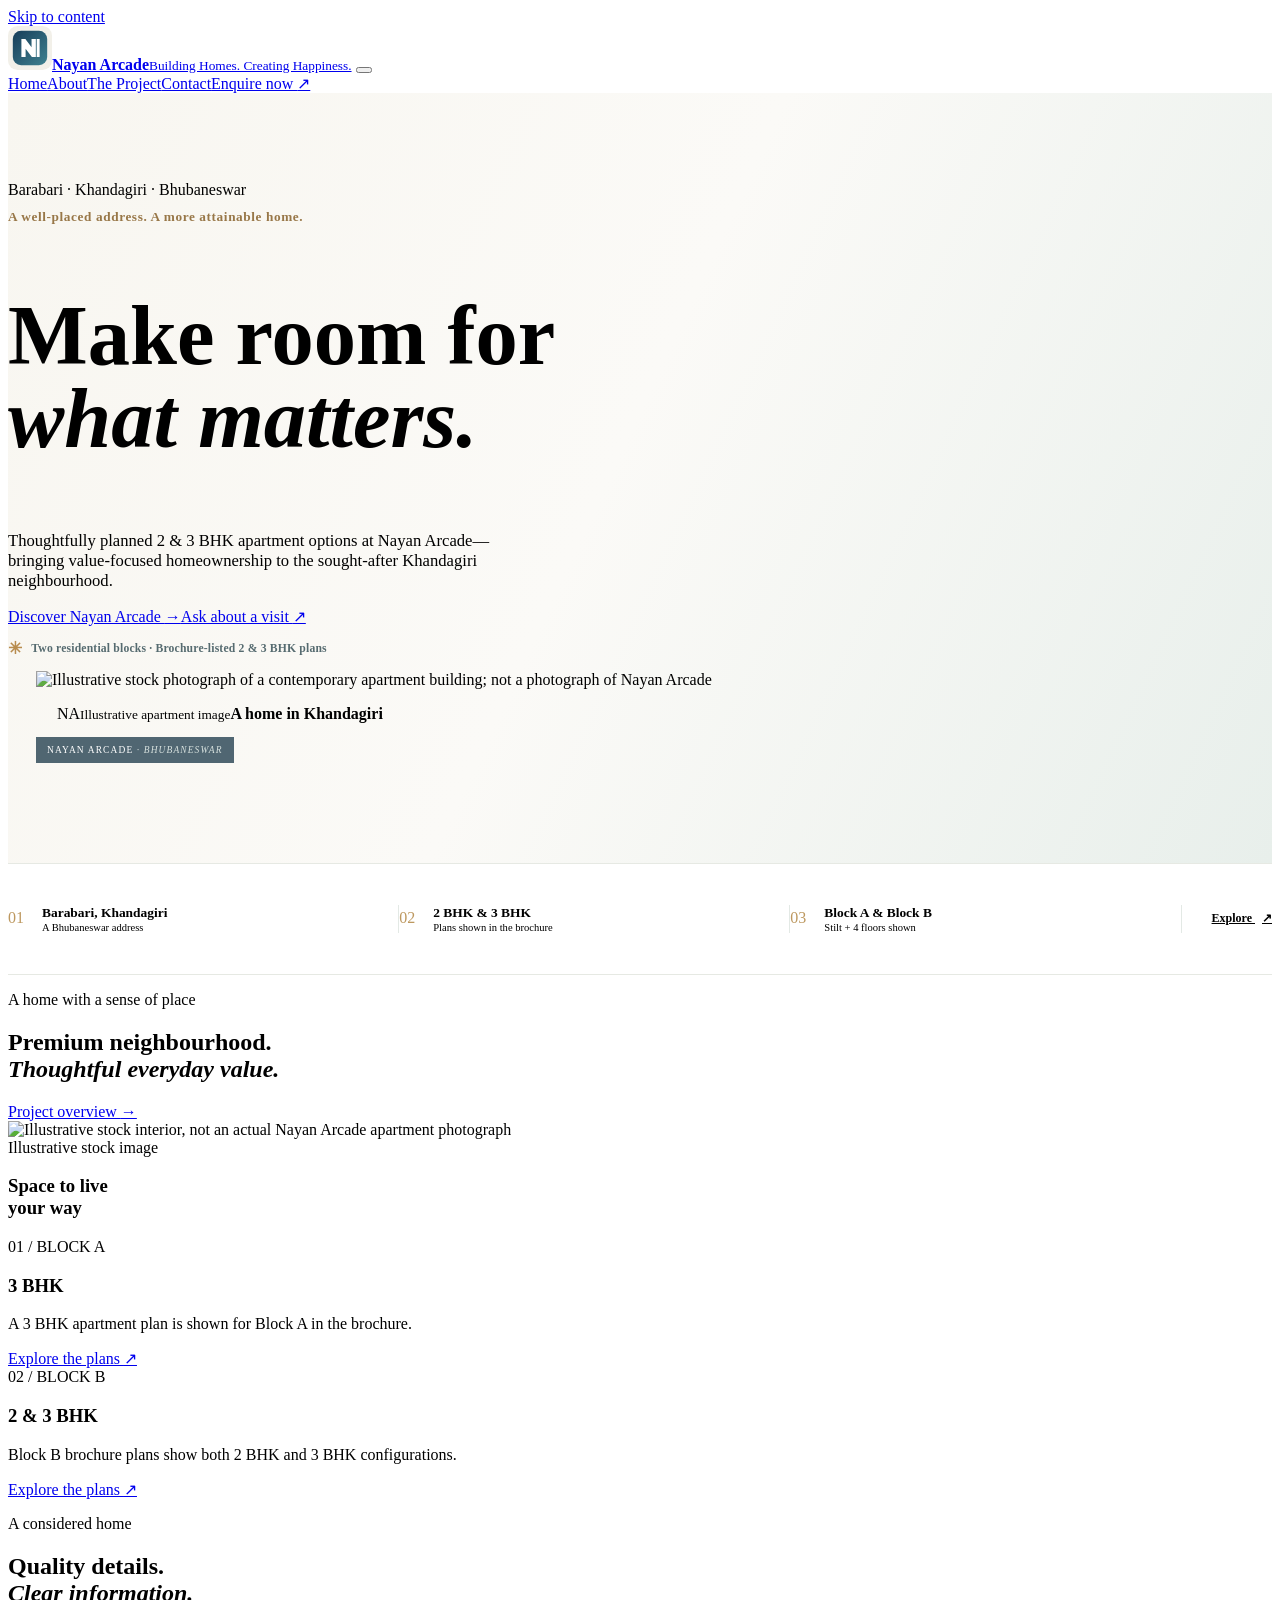
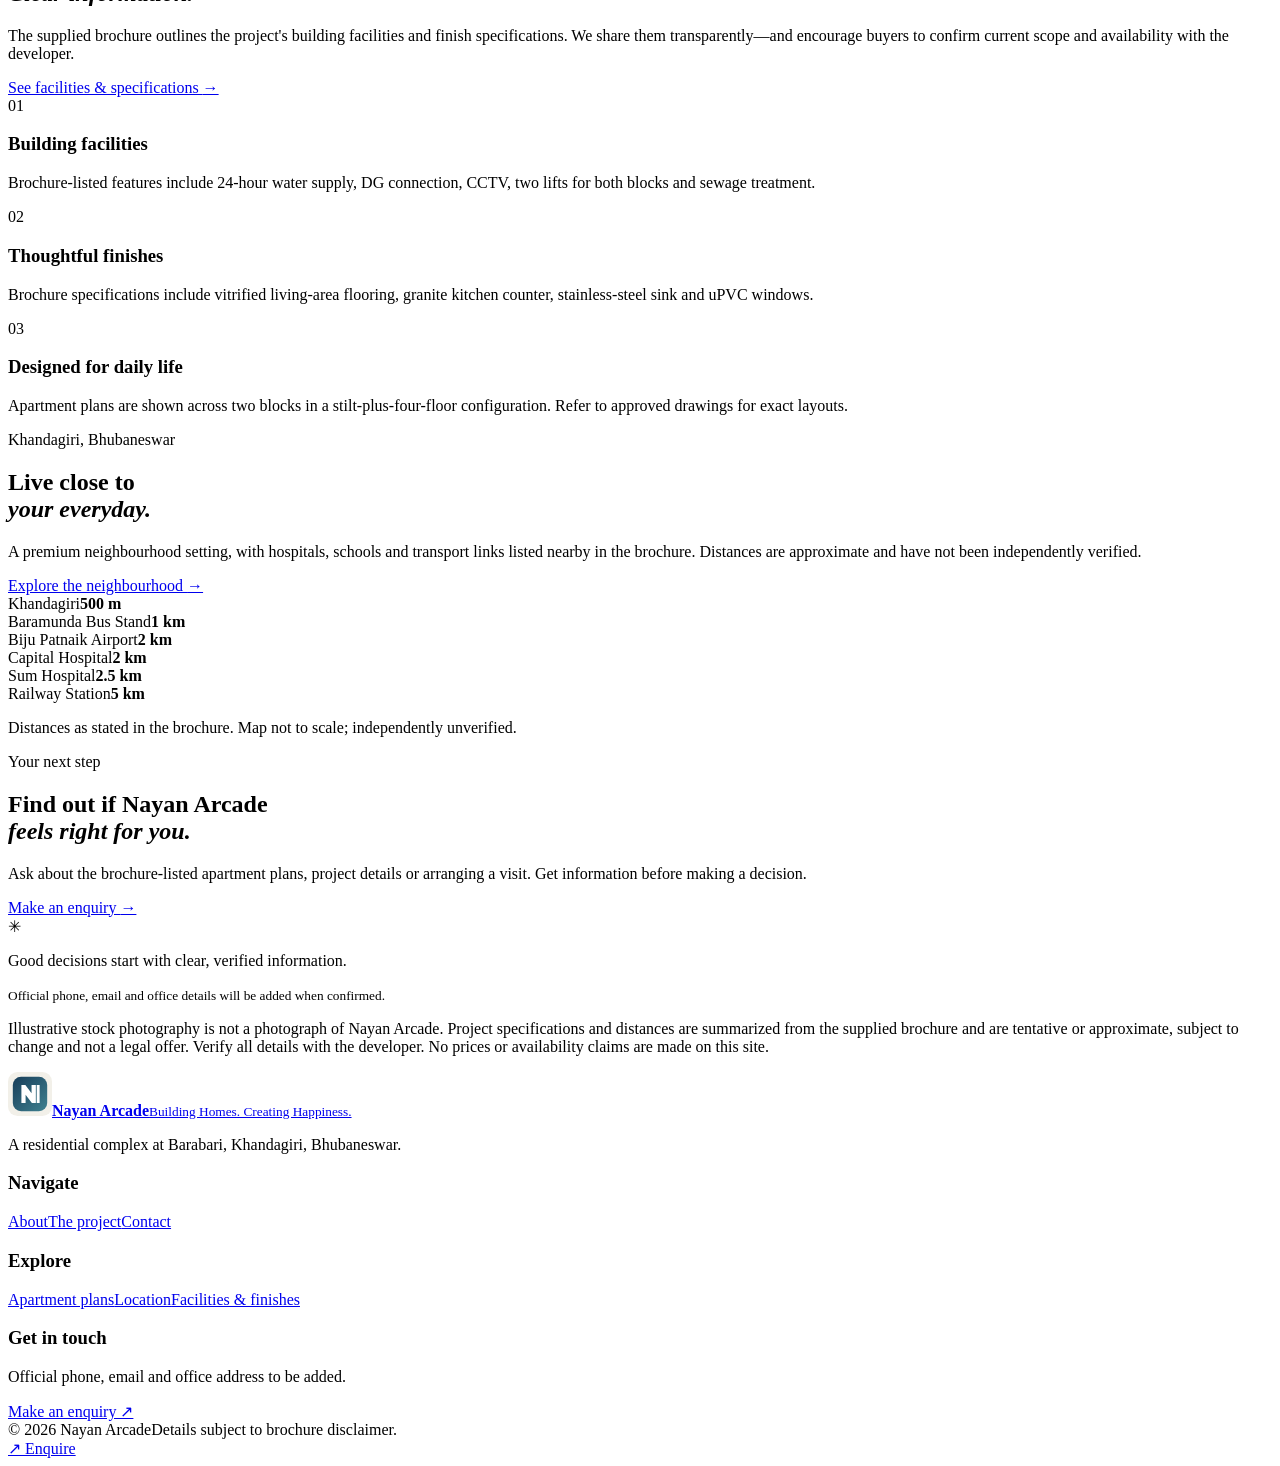
==== commit a027f846: "Give homepage a premium affordable-housing presentation with apartment hero imagery and clear brochu" ====
--- a/index.html
+++ b/index.html
@@ -4,13 +4,13 @@
   <meta charset="utf-8">
   <meta name="viewport" content="width=device-width, initial-scale=1">
   <meta name="theme-color" content="#173D59">
-  <title>Nayan Arcade | 2 &amp; 3 BHK Homes in Khandagiri, Bhubaneswar</title>
-  <meta name="description" content="Discover Nayan Arcade, a residential complex in Barabari, Khandagiri, Bhubaneswar, with brochure-listed 2 BHK and 3 BHK apartment plans.">
-  <meta property="og:title" content="Nayan Arcade | Homes in Khandagiri, Bhubaneswar">
-  <meta property="og:description" content="A residential complex in Barabari, Khandagiri, with 2 BHK and 3 BHK apartment configurations shown in the brochure.">
+  <title>Nayan Arcade | Value-focused 2 &amp; 3 BHK Homes in Khandagiri</title>
+  <meta name="description" content="Explore Nayan Arcade, a residential complex in Barabari, Khandagiri, Bhubaneswar. Brochure-listed 2 BHK and 3 BHK apartment plans in a well-connected neighbourhood.">
+  <meta property="og:title" content="Nayan Arcade | A Khandagiri Address to Call Home">
+  <meta property="og:description" content="Thoughtful 2 and 3 BHK apartment plans at Nayan Arcade, Barabari, Khandagiri, Bhubaneswar. Project information is based on the supplied brochure.">
   <meta property="og:type" content="website">
   <meta property="og:url" content="https://snehasish3569-hue.github.io/nayan-arcade-website/">
-  <meta property="og:image" content="https://images.unsplash.com/photo-1512917774080-9991f1c4c750?auto=format&amp;fit=crop&amp;w=1200&amp;q=80">
+  <meta property="og:image" content="https://images.unsplash.com/photo-1545324418-cc1a3fa10c00?auto=format&amp;fit=crop&amp;w=1400&amp;q=85">
   <link rel="preconnect" href="https://fonts.googleapis.com">
   <link rel="preconnect" href="https://fonts.gstatic.com" crossorigin>
   <link href="https://fonts.googleapis.com/css2?family=DM+Sans:wght@400;500;600;700&amp;family=Playfair+Display:wght@500;600;700&amp;display=swap" rel="stylesheet">
@@ -36,25 +36,26 @@
     <nav class="site-nav" aria-label="Main navigation"><a class="active" href="index.html">Home</a><a href="about.html">About</a><a href="projects.html">The Project</a><a href="contact.html">Contact</a><a class="btn btn-primary nav-cta" href="contact.html#enquiry">Enquire now <span aria-hidden="true">↗</span></a></nav>
   </div></header>
   <main id="main">
-    <section class="hero"><div class="container hero-grid">
+    <section class="hero hero-premium"><div class="container hero-grid">
       <div class="hero-copy"><p class="eyebrow"><span class="eyebrow-dot"></span> Barabari · Khandagiri · Bhubaneswar</p>
-        <h1>A place to feel<br><em>at home.</em></h1>
-        <p class="hero-lede">Thoughtfully planned 2 &amp; 3 BHK residences at Nayan Arcade, a residential complex in Khandagiri, Bhubaneswar.</p>
-        <div class="hero-actions"><a class="btn btn-primary" href="projects.html">Explore the project <span aria-hidden="true">→</span></a><a class="text-action" href="contact.html#enquiry">Ask about a visit <span aria-hidden="true">↗</span></a></div>
-        <div class="hero-facts"><div><strong>2 &amp; 3 BHK</strong><span>Brochure-listed plans</span></div><div><strong>2 Blocks</strong><span>Block A &amp; Block B</span></div><div><strong>Stilt + 4</strong><span>Configuration shown</span></div></div>
+        <p class="hero-kicker">A well-placed address. A more attainable home.</p>
+        <h1>Make room for<br><em>what matters.</em></h1>
+        <p class="hero-lede">Thoughtfully planned 2 &amp; 3 BHK apartment options at Nayan Arcade—bringing value-focused homeownership to the sought-after Khandagiri neighbourhood.</p>
+        <div class="hero-actions"><a class="btn btn-primary" href="projects.html">Discover Nayan Arcade <span aria-hidden="true">→</span></a><a class="text-action" href="contact.html#enquiry">Ask about a visit <span aria-hidden="true">↗</span></a></div>
+        <p class="hero-proof"><span aria-hidden="true">✳</span> Two residential blocks · Brochure-listed 2 &amp; 3 BHK plans</p>
       </div>
-      <div class="hero-art"><img src="https://images.unsplash.com/photo-1512917774080-9991f1c4c750?auto=format&amp;fit=crop&amp;w=1200&amp;q=82" alt="Illustrative stock image of a contemporary residential home; not a photograph of Nayan Arcade" fetchpriority="high"><div class="image-label"><span class="label-mark">NA</span><span><small>Illustrative image</small><strong>Nayan Arcade · Bhubaneswar</strong></span></div><span class="image-index">01 <i>/ 01</i></span></div>
+      <div class="hero-art hero-apartment"><img src="https://images.unsplash.com/photo-1545324418-cc1a3fa10c00?auto=format&amp;fit=crop&amp;w=1400&amp;q=85" alt="Illustrative stock photograph of a contemporary apartment building; not a photograph of Nayan Arcade" fetchpriority="high"><div class="image-label"><span class="label-mark">NA</span><span><small>Illustrative apartment image</small><strong>A home in Khandagiri</strong></span></div><span class="image-index">NAYAN ARCADE <i>· BHUBANESWAR</i></span></div>
     </div></section>
-    <section class="intro-strip"><div class="container intro-inner"><p><span class="eyebrow">A considered address</span><strong>Everyday access.<br>Room to make it yours.</strong></p><p>Nayan Arcade is located at Barabari, Khandagiri. The brochure presents 2 BHK and 3 BHK apartment plans across Block A and Block B, within a stilt-plus-four-floor configuration.</p><a class="round-link" href="projects.html" aria-label="See Nayan Arcade project details">↘</a></div></section>
-    <section class="section home-project"><div class="container"><div class="section-heading"><div><p class="eyebrow">The residence</p><h2>One address.<br><em>Two ways to belong.</em></h2></div><a class="under-link" href="projects.html">Project overview <span>→</span></a></div>
-      <div class="residence-grid"><article class="residence-card residence-large"><img src="https://images.unsplash.com/photo-1600210492486-724fe5c67fb0?auto=format&amp;fit=crop&amp;w=1200&amp;q=80" alt="Illustrative stock interior image, not a Nayan Arcade apartment photograph" loading="lazy"><div class="residence-overlay"><span>Illustrative image</span><h3>Spaces for<br>everyday living</h3></div></article><div class="residence-side"><article class="config-card"><span class="card-number">01 / BLOCK A</span><h3>3 BHK</h3><p>A 3 BHK floor-plan option is shown for Block A in the brochure.</p><a href="projects.html#configurations">View configurations <span>↗</span></a></article><article class="config-card teal-card"><span class="card-number">02 / BLOCK B</span><h3>2 &amp; 3 BHK</h3><p>Block B brochure plans show 2 BHK and 3 BHK configurations.</p><a href="projects.html#configurations">View configurations <span>↗</span></a></article></div></div>
+    <section class="fact-ribbon"><div class="container fact-ribbon-inner"><div><span>01</span><strong>Barabari, Khandagiri</strong><small>A Bhubaneswar address</small></div><div><span>02</span><strong>2 BHK &amp; 3 BHK</strong><small>Plans shown in the brochure</small></div><div><span>03</span><strong>Block A &amp; Block B</strong><small>Stilt + 4 floors shown</small></div><a href="projects.html" aria-label="See Nayan Arcade project overview">Explore <b>↗</b></a></div></section>
+    <section class="section home-project"><div class="container"><div class="section-heading"><div><p class="eyebrow">A home with a sense of place</p><h2>Premium neighbourhood.<br><em>Thoughtful everyday value.</em></h2></div><a class="under-link" href="projects.html">Project overview <span>→</span></a></div>
+      <div class="residence-grid"><article class="residence-card residence-large"><img src="https://images.unsplash.com/photo-1600210492486-724fe5c67fb0?auto=format&amp;fit=crop&amp;w=1200&amp;q=80" alt="Illustrative stock interior, not an actual Nayan Arcade apartment photograph" loading="lazy"><div class="residence-overlay"><span>Illustrative stock image</span><h3>Space to live<br>your way</h3></div></article><div class="residence-side"><article class="config-card"><span class="card-number">01 / BLOCK A</span><h3>3 BHK</h3><p>A 3 BHK apartment plan is shown for Block A in the brochure.</p><a href="project-details.html#configurations">Explore the plans <span>↗</span></a></article><article class="config-card teal-card"><span class="card-number">02 / BLOCK B</span><h3>2 &amp; 3 BHK</h3><p>Block B brochure plans show both 2 BHK and 3 BHK configurations.</p><a href="project-details.html#configurations">Explore the plans <span>↗</span></a></article></div></div>
     </div></section>
-    <section class="section features-section"><div class="container feature-layout"><div><p class="eyebrow">Made for daily ease</p><h2>Practical details.<br><em>Thoughtfully specified.</em></h2><p class="section-copy">The brochure outlines building facilities and finish specifications for the project. Confirm current scope and availability with the developer.</p><a class="under-link" href="project-details.html">See facilities &amp; specifications <span>→</span></a></div><div class="feature-list"><article><span>01</span><div><h3>Building facilities</h3><p>Brochure lists 24-hour water supply, DG connection, CCTV, two lifts for both blocks and sewage treatment.</p></div></article><article><span>02</span><div><h3>Kitchen &amp; flooring</h3><p>Brochure describes granite kitchen counters, stainless-steel sink, anti-skid kitchen tiles and vitrified living-area flooring.</p></div></article><article><span>03</span><div><h3>Finishes &amp; fittings</h3><p>Brochure specifications include uPVC glass windows, balcony safety railing and stated wood-frame door finishes.</p></div></article></div></div></section>
-    <section class="section location-section"><div class="container location-layout"><div class="location-copy"><p class="eyebrow">Khandagiri, Bhubaneswar</p><h2>Close to the places<br><em>that shape your day.</em></h2><p>The brochure lists nearby hospitals, schools, transport connections and city landmarks. Distances below are brochure-stated and approximate; routes and current travel distances may vary.</p><a class="btn btn-light" href="projects.html#location">Explore the neighbourhood <span>→</span></a></div><div class="distance-board"><div><span>Khandagiri</span><strong>500 m</strong></div><div><span>Baramunda Bus Stand</span><strong>1 km</strong></div><div><span>Biju Patnaik Airport</span><strong>2 km</strong></div><div><span>Capital Hospital</span><strong>2 km</strong></div><div><span>Sum Hospital</span><strong>2.5 km</strong></div><div><span>Railway Station</span><strong>5 km</strong></div><p>Distances as stated in the brochure. Map not to scale; independently unverified.</p></div></div></section>
-    <section class="section enquiry-section" id="enquiry"><div class="container enquiry-panel"><div><p class="eyebrow">Your next step</p><h2>Curious about<br><em>Nayan Arcade?</em></h2><p>Ask us about the brochure-listed apartment plans, project details or arranging a visit.</p><a class="btn btn-primary" href="contact.html#enquiry">Send an enquiry <span>→</span></a></div><div class="enquiry-note"><span class="note-icon">✳</span><p>We’re happy to help you explore the details and understand the options.</p><small>Contact details will be updated when official information is provided.</small></div></div></section>
-    <p class="disclaimer container">Project details and specifications are reproduced or summarized from the supplied brochure and are tentative, subject to change and not a legal offer. Verify all information with the developer before making decisions.</p>
+    <section class="section features-section"><div class="container feature-layout"><div><p class="eyebrow">A considered home</p><h2>Quality details.<br><em>Clear information.</em></h2><p class="section-copy">The supplied brochure outlines the project's building facilities and finish specifications. We share them transparently—and encourage buyers to confirm current scope and availability with the developer.</p><a class="under-link" href="project-details.html">See facilities &amp; specifications <span>→</span></a></div><div class="feature-list"><article><span>01</span><div><h3>Building facilities</h3><p>Brochure-listed features include 24-hour water supply, DG connection, CCTV, two lifts for both blocks and sewage treatment.</p></div></article><article><span>02</span><div><h3>Thoughtful finishes</h3><p>Brochure specifications include vitrified living-area flooring, granite kitchen counter, stainless-steel sink and uPVC windows.</p></div></article><article><span>03</span><div><h3>Designed for daily life</h3><p>Apartment plans are shown across two blocks in a stilt-plus-four-floor configuration. Refer to approved drawings for exact layouts.</p></div></article></div></div></section>
+    <section class="section location-section"><div class="container location-layout"><div class="location-copy"><p class="eyebrow">Khandagiri, Bhubaneswar</p><h2>Live close to<br><em>your everyday.</em></h2><p>A premium neighbourhood setting, with hospitals, schools and transport links listed nearby in the brochure. Distances are approximate and have not been independently verified.</p><a class="btn btn-light" href="project-details.html#location">Explore the neighbourhood <span>→</span></a></div><div class="distance-board"><div><span>Khandagiri</span><strong>500 m</strong></div><div><span>Baramunda Bus Stand</span><strong>1 km</strong></div><div><span>Biju Patnaik Airport</span><strong>2 km</strong></div><div><span>Capital Hospital</span><strong>2 km</strong></div><div><span>Sum Hospital</span><strong>2.5 km</strong></div><div><span>Railway Station</span><strong>5 km</strong></div><p>Distances as stated in the brochure. Map not to scale; independently unverified.</p></div></div></section>
+    <section class="section enquiry-section" id="enquiry"><div class="container enquiry-panel"><div><p class="eyebrow">Your next step</p><h2>Find out if Nayan Arcade<br><em>feels right for you.</em></h2><p>Ask about the brochure-listed apartment plans, project details or arranging a visit. Get information before making a decision.</p><a class="btn btn-primary" href="contact.html#enquiry">Make an enquiry <span>→</span></a></div><div class="enquiry-note"><span class="note-icon">✳</span><p>Good decisions start with clear, verified information.</p><small>Official phone, email and office details will be added when confirmed.</small></div></div></section>
+    <p class="disclaimer container">Illustrative stock photography is not a photograph of Nayan Arcade. Project specifications and distances are summarized from the supplied brochure and are tentative or approximate, subject to change and not a legal offer. Verify all details with the developer. No prices or availability claims are made on this site.</p>
   </main>
-  <footer class="site-footer"><div class="container footer-main"><div class="footer-brand"><a class="brand brand-inverse" href="index.html"><img src="assets/favicon.svg" alt="" width="44" height="44"><span><strong>Nayan Arcade</strong><small>Building Homes. Creating Happiness.</small></span></a><p>A residential complex at Barabari, Khandagiri, Bhubaneswar.</p></div><div><h3>Navigate</h3><a href="about.html">About</a><a href="projects.html">The project</a><a href="contact.html">Contact</a></div><div><h3>Explore</h3><a href="projects.html#configurations">Apartment plans</a><a href="projects.html#location">Location</a><a href="project-details.html">Facilities &amp; finishes</a></div><div><h3>Get in touch</h3><p>Official phone, email and office address to be added.</p><a href="contact.html#enquiry">Make an enquiry ↗</a></div></div><div class="container footer-bottom"><span>© <span id="year"></span> Nayan Arcade</span><span>Project details subject to brochure disclaimer.</span></div></footer>
+  <footer class="site-footer"><div class="container footer-main"><div class="footer-brand"><a class="brand brand-inverse" href="index.html"><img src="assets/favicon.svg" alt="" width="44" height="44"><span><strong>Nayan Arcade</strong><small>Building Homes. Creating Happiness.</small></span></a><p>A residential complex at Barabari, Khandagiri, Bhubaneswar.</p></div><div><h3>Navigate</h3><a href="about.html">About</a><a href="projects.html">The project</a><a href="contact.html">Contact</a></div><div><h3>Explore</h3><a href="project-details.html#configurations">Apartment plans</a><a href="project-details.html#location">Location</a><a href="project-details.html">Facilities &amp; finishes</a></div><div><h3>Get in touch</h3><p>Official phone, email and office address to be added.</p><a href="contact.html#enquiry">Make an enquiry ↗</a></div></div><div class="container footer-bottom"><span>© <span id="year"></span> Nayan Arcade</span><span>Details subject to brochure disclaimer.</span></div></footer>
   <a class="whatsapp-float" href="contact.html#enquiry" aria-label="Go to Nayan Arcade enquiry details"><span aria-hidden="true">↗</span> Enquire</a>
   <script src="js/main.js"></script>
 </body>
--- a/css/style.css
+++ b/css/style.css
@@ -1,4 +1,25 @@
-/* Nayan Arcade — editorial, responsive visual system */
-:root{--navy:#173D59;--teal:#3F8190;--cream:#F2F0E9;--white:#fff;--ink:#172a35;--muted:#66757d;--line:#dce4e4;--paper:#fbfaf7;--shadow:0 24px 70px rgba(17,45,60,.13);--container:1160px;--serif:'Playfair Display',Georgia,serif;--sans:'DM Sans',Arial,sans-serif}
-*{box-sizing:border-box}html{scroll-behavior:smooth;scroll-padding-top:100px}body{margin:0;background:var(--paper);color:var(--ink);font:16px/1.65 var(--sans);-webkit-font-smoothing:antialiased}img{display:block;max-width:100%}a{color:inherit;text-decoration:none}button,input,select,textarea{font:inherit}.container{width:min(var(--container),calc(100% - 48px));margin-inline:auto}.section{padding:104px 0}.alt-bg{background:#f0f3f1}.skip-link{position:absolute;left:1rem;top:-5rem;padding:.7rem 1rem;background:#fff;z-index:100}.skip-link:focus{top:1rem}.site-header{position:sticky;top:0;z-index:50;background:rgba(251,250,247,.93);backdrop-filter:blur(14px);border-bottom:1px solid rgba(23,61,89,.09)}.nav-wrap{min-height:84px;display:flex;align-items:center;justify-content:space-between;gap:2rem}.brand{display:inline-flex;align-items:center;gap:12px;flex-shrink:0}.brand img{border-radius:11px}.brand span{display:grid;line-height:1.2}.brand strong{color:var(--navy);font-size:1.06rem;letter-spacing:-.03em}.brand small{margin-top:5px;color:var(--muted);font-size:.65rem;letter-spacing:.065em}.site-nav{display:flex;align-items:center;gap:30px}.site-nav>a:not(.btn){color:#435760;font-size:.88rem;font-weight:600;transition:color .2s}.site-nav>a:hover,.site-nav>a.active{color:var(--teal)}.btn{min-height:52px;padding:0 23px;display:inline-flex;align-items:center;justify-content:center;gap:18px;border:1px solid transparent;border-radius:4px;font-weight:700;font-size:.86rem;transition:transform .2s,box-shadow .2s,background .2s;cursor:pointer}.btn:hover{transform:translateY(-2px);box-shadow:0 10px 24px rgba(23,61,89,.16)}.btn-primary{background:var(--navy);color:#fff}.btn-primary:hover{background:#215673}.btn-light{background:#f6f4ee;color:var(--navy)}.nav-cta{min-height:44px;padding-inline:18px;font-size:.8rem}.nav-toggle{display:none;border:1px solid var(--line);background:#fff;border-radius:4px;width:46px;height:42px}.nav-toggle span{display:block;width:19px;height:2px;background:var(--navy);margin:4px auto}.hero{padding:60px 0 76px;background:radial-gradient(ellipse at 2% 25%,#edf1ee 0,transparent 38%),var(--paper)}.hero-grid{display:grid;grid-template-columns:.94fr 1.06fr;gap:8.3%;align-items:center}.hero-copy{padding:24px 0}.eyebrow{display:flex;align-items:center;gap:10px;margin:0 0 20px;text-transform:uppercase;letter-spacing:.15em;font-size:.68rem;font-weight:700;color:var(--teal)}.eyebrow-dot{width:7px;height:7px;border-radius:50%;background:#c59f63}.hero h1,.page-hero h1{font:600 clamp(3.2rem,6.1vw,5.55rem)/1.02 var(--serif);letter-spacing:-.045em;color:var(--navy);margin:0 0 26px}.hero h1 em,h2 em{font-weight:500;color:var(--teal)}.hero-lede,.page-lede{font-size:1.04rem;line-height:1.85;color:#66757d;max-width:490px}.hero-actions{display:flex;align-items:center;gap:28px;margin:32px 0 42px}.text-action,.under-link{color:var(--navy);font-weight:700;font-size:.84rem}.text-action span,.under-link span{margin-left:8px;color:var(--teal)}.hero-facts{display:grid;grid-template-columns:repeat(3,1fr);padding-top:22px;border-top:1px solid var(--line);gap:13px}.hero-facts div{display:grid;gap:3px}.hero-facts strong{font-size:.93rem;color:var(--navy)}.hero-facts span{font-size:.68rem;color:var(--muted)}.hero-art{position:relative;min-width:0;padding:0 0 25px 24px}.hero-art:before{content:"";position:absolute;z-index:0;left:0;top:25px;bottom:0;width:54%;border:1px solid #cbd9d7}.hero-art>img{position:relative;z-index:1;width:100%;height:555px;object-fit:cover;box-shadow:var(--shadow)}.image-label{position:absolute;z-index:2;bottom:0;left:0;display:flex;align-items:center;gap:12px;padding:14px 19px;background:#fff;box-shadow:0 8px 26px rgba(23,61,89,.12)}.label-mark{width:39px;height:39px;display:grid;place-items:center;background:var(--navy);color:#fff;font:600 .85rem var(--serif)}.image-label span:last-child{display:grid;line-height:1.35}.image-label small{color:var(--teal);font-size:.62rem;text-transform:uppercase;letter-spacing:.1em}.image-label strong{font-size:.77rem;color:var(--navy)}.image-index{position:absolute;right:4px;bottom:0;color:var(--navy);font-size:.7rem;font-weight:700}.image-index i{font-style:normal;color:#9aa8aa}.intro-strip{background:#fff;border-block:1px solid #e8ece8}.intro-inner{min-height:172px;display:grid;grid-template-columns:1fr 1.25fr 54px;gap:9%;align-items:center}.intro-inner>p:first-child{margin:0;display:grid;gap:5px}.intro-inner .eyebrow{margin:0}.intro-inner>p:first-child strong{font:500 1.6rem/1.25 var(--serif);color:var(--navy)}.intro-inner>p:nth-child(2){margin:0;max-width:520px;font-size:.91rem;color:var(--muted)}.round-link{width:48px;height:48px;border:1px solid #b7c8c6;border-radius:50%;display:grid;place-items:center;color:var(--navy);font-size:1.25rem;transition:background .2s,color .2s}.round-link:hover{background:var(--navy);color:#fff}.section-heading{display:flex;align-items:end;justify-content:space-between;gap:2rem;margin-bottom:42px}.section-heading h2,.feature-layout h2,.location-copy h2,.enquiry-panel h2,.detail-intro h2,.about-story h2,.project-summary h2,.contact-details h2,.cta-banner h2{margin:0;color:var(--navy);font:500 clamp(2.2rem,4vw,3.55rem)/1.13 var(--serif);letter-spacing:-.035em}.section-heading .eyebrow{margin-bottom:13px}.residence-grid{display:grid;grid-template-columns:1.14fr .86fr;gap:22px}.residence-large{min-height:490px;position:relative;overflow:hidden;background:var(--navy)}.residence-large img{width:100%;height:100%;min-height:490px;object-fit:cover;filter:brightness(.77)}.residence-overlay{position:absolute;inset:auto 34px 32px;color:#fff}.residence-overlay span,.project-image>span{display:inline-block;padding:6px 9px;background:rgba(16,43,59,.76);color:#fff;text-transform:uppercase;letter-spacing:.1em;font-size:.61rem}.residence-overlay h3{margin:15px 0 0;font:500 2.6rem/1.12 var(--serif)}.residence-side{display:grid;grid-template-rows:1fr 1fr;gap:22px}.config-card{padding:33px 36px;background:#e8eeeb;display:flex;flex-direction:column;justify-content:center;min-height:230px}.config-card h3{font:500 2.5rem/1 var(--serif);color:var(--navy);margin:17px 0 10px}.config-card p{max-width:340px;margin:0 0 17px;color:#63727a;font-size:.82rem}.card-number{color:var(--teal);font-size:.66rem;font-weight:700;letter-spacing:.13em}.config-card>a{font-size:.76rem;color:var(--navy);font-weight:700}.config-card>a span{margin-left:7px}.teal-card{background:var(--navy)}.teal-card h3,.teal-card p,.teal-card>a{color:#fff}.teal-card .card-number{color:#a7d0cf}.features-section{background:#fff}.feature-layout{display:grid;grid-template-columns:.8fr 1.2fr;gap:12%;align-items:start}.feature-layout h2{margin-bottom:20px}.section-copy{max-width:440px;margin:20px 0 27px;color:var(--muted);font-size:.88rem;line-height:1.85}.feature-list{border-top:1px solid var(--line)}.feature-list article{display:grid;grid-template-columns:45px 1fr;gap:20px;padding:24px 0;border-bottom:1px solid var(--line)}.feature-list article>span{color:#b98f54;font:500 .84rem var(--serif)}.feature-list h3{margin:0 0 5px;color:var(--navy);font-size:.97rem}.feature-list p{max-width:590px;margin:0;color:var(--muted);font-size:.79rem;line-height:1.8}.location-section{background:var(--navy);color:#fff}.location-layout{display:grid;grid-template-columns:.9fr 1.1fr;gap:12%;align-items:center}.location-copy .eyebrow{color:#a5cfcd}.location-copy h2{color:#fff}.location-copy h2 em{color:#a5cfcd}.location-copy>p:not(.eyebrow){max-width:450px;color:#c0cdd0;font-size:.86rem;margin:22px 0 26px}.distance-board{display:grid;grid-template-columns:1fr 1fr;background:#fff;color:var(--navy);padding:8px 28px}.distance-board>div{display:flex;justify-content:space-between;gap:10px;padding:17px 4px;border-bottom:1px solid #e8ece8;font-size:.75rem}.distance-board>div:nth-last-of-type(-n+2){border-bottom:0}.distance-board strong{white-space:nowrap}.distance-board>p{grid-column:1/-1;color:#78868b;font-size:.63rem;margin:5px 0 12px}.enquiry-section{background:#f2f0e9;padding-block:92px}.enquiry-panel{display:grid;grid-template-columns:1fr .65fr;gap:12%;align-items:center;padding:56px 7%;background:#fff;border:1px solid #e5e8e2;box-shadow:0 15px 45px rgba(23,61,89,.055)}.enquiry-panel h2{margin-bottom:17px}.enquiry-panel>div:first-child>p:not(.eyebrow){color:var(--muted);font-size:.86rem;max-width:380px;margin-bottom:24px}.enquiry-note{border-left:1px solid #d5dfdc;padding:8px 0 8px 27px}.note-icon{font-size:1.5rem;color:#c59f63}.enquiry-note p{font:500 1.35rem/1.4 var(--serif);color:var(--navy);margin:8px 0 15px}.enquiry-note small{color:var(--muted);font-size:.69rem}.disclaimer{padding:20px 0 45px;font-size:.68rem;color:#78858a;line-height:1.75}.site-footer{background:#102e41;color:#dce5e4;padding:58px 0 0}.footer-main{display:grid;grid-template-columns:1.45fr .8fr .9fr 1fr;gap:40px;padding-bottom:45px}.brand-inverse strong,.brand-inverse small{color:#fff}.footer-brand>p{max-width:250px;color:#aab9bd;font-size:.76rem;margin:18px 0 0}.footer-main h3{color:#a8cdca;font-size:.7rem;text-transform:uppercase;letter-spacing:.13em;margin:4px 0 17px}.footer-main>div:not(:first-child){display:flex;flex-direction:column;align-items:flex-start;gap:8px}.footer-main>div>a,.footer-main>div>p{color:#dce5e4;font-size:.76rem;margin:0}.footer-bottom{display:flex;justify-content:space-between;padding:18px 0 22px;border-top:1px solid rgba(255,255,255,.14);color:#aab9bd;font-size:.66rem}.whatsapp-float{position:fixed;right:22px;bottom:20px;z-index:40;display:flex;align-items:center;gap:9px;padding:13px 18px;background:#fff;color:var(--navy);border:1px solid #dbe5e1;box-shadow:0 8px 30px rgba(16,46,65,.2);font-size:.76rem;font-weight:700}.whatsapp-float span{color:var(--teal);font-size:1rem}.page-hero{padding:86px 0 65px;text-align:center;background:radial-gradient(ellipse at 50% 20%,#e8efeb 0,transparent 58%),var(--paper)}.page-hero .eyebrow{justify-content:center}.page-hero h1{font-size:clamp(2.7rem,5.6vw,4.7rem);margin-bottom:20px}.page-hero .page-lede{margin:0 auto}.project-summary,.about-story,.detail-intro{display:grid;grid-template-columns:1fr 1fr;gap:10%;align-items:center}.project-summary>div:first-child>p:not(.eyebrow),.about-story>div>p,.detail-intro>div>p:not(.eyebrow),.contact-details>p:not(.eyebrow){color:var(--muted);font-size:.88rem;line-height:1.9;margin:21px 0}.project-image{position:relative}.project-image img{width:100%;height:420px;object-fit:cover}.project-image>span{position:absolute;bottom:15px;left:15px}.quick-links{display:grid;grid-template-columns:repeat(3,1fr);gap:18px}.quick-links>a{position:relative;min-height:195px;padding:28px;background:#fff;border:1px solid var(--line);display:flex;flex-direction:column;align-items:flex-start;justify-content:flex-end;transition:transform .2s,box-shadow .2s}.quick-links>a:hover{transform:translateY(-4px);box-shadow:var(--shadow)}.quick-links>a>span{position:absolute;left:28px;top:26px;color:var(--teal);font-size:.72rem}.quick-links strong{color:var(--navy);font:500 1.5rem var(--serif)}.quick-links small{color:var(--muted);font-size:.72rem}.quick-links b{position:absolute;right:26px;bottom:27px;color:var(--teal)}.notice-panel{display:flex;gap:22px;align-items:flex-start;padding:34px;background:#fff;border:1px solid var(--line)}.notice-symbol{width:35px;height:35px;display:grid;place-items:center;border:1px solid #c6d9d4;border-radius:50%;color:var(--teal);font:500 1rem var(--serif);flex-shrink:0}.notice-panel h2{font:500 1.55rem var(--serif);color:var(--navy);margin:0 0 8px}.notice-panel p{max-width:900px;color:var(--muted);font-size:.8rem;margin:0;line-height:1.85}.detail-intro .glance-grid{display:grid;grid-template-columns:1fr 1fr;border-top:1px solid var(--line);border-left:1px solid var(--line)}.glance-grid>div{min-height:105px;padding:18px;border-right:1px solid var(--line);border-bottom:1px solid var(--line);display:grid;align-content:center;gap:5px}.glance-grid span{font-size:.68rem;color:var(--muted)}.glance-grid strong{font-size:.83rem;color:var(--navy)}.config-detail-grid{display:grid;grid-template-columns:repeat(3,1fr);gap:18px}.config-detail-card{padding:30px;background:#fff;border:1px solid var(--line);min-height:245px;display:flex;flex-direction:column;align-items:flex-start}.config-detail-card h3{font:500 2.2rem var(--serif);color:var(--navy);margin:20px 0 8px}.config-detail-card p{font-size:.78rem;color:var(--muted);line-height:1.8}.config-detail-card>a{margin-top:auto;color:var(--teal);font-size:.75rem;font-weight:700}.config-detail-card>a span{margin-left:7px}.detail-split{display:grid;grid-template-columns:.8fr 1.2fr;gap:12%;align-items:start}.detail-list{list-style:none;padding:0;margin:0;border-top:1px solid var(--line)}.detail-list li{position:relative;padding:15px 5px 15px 24px;border-bottom:1px solid var(--line);color:#40535d;font-size:.82rem}.detail-list li:before{content:"";position:absolute;left:3px;top:25px;width:6px;height:6px;border-radius:50%;background:#bd995f}.spec-grid{display:grid;grid-template-columns:repeat(3,1fr);gap:32px 24px}.spec-grid article{padding-top:18px}.spec-rule{display:block;width:36px;height:2px;background:#bc955c;margin-bottom:18px}.spec-grid h3{font-size:.92rem;color:var(--navy);margin:0 0 9px}.spec-grid p{color:var(--muted);font-size:.75rem;line-height:1.85;margin:0}.landmark-grid{display:grid;grid-template-columns:repeat(3,1fr);border-top:1px solid var(--line);border-left:1px solid var(--line)}.landmark-grid>div{display:flex;justify-content:space-between;gap:10px;padding:15px;border-right:1px solid var(--line);border-bottom:1px solid var(--line);background:#fff;font-size:.74rem}.landmark-grid strong{color:var(--navy);white-space:nowrap}.cta-banner{display:flex;justify-content:space-between;align-items:center;padding:45px 6%;background:#f0f3f1}.cta-banner .eyebrow{margin:0 0 10px}.cta-banner h2{font-size:2.5rem}.about-story{align-items:start}.about-story>div>p:first-child{margin-top:0}.feature-grid{display:grid;grid-template-columns:repeat(4,1fr);gap:15px}.info-card{padding:28px 24px;background:#fff;border:1px solid var(--line);min-height:210px}.info-card h3{font:500 1.35rem var(--serif);color:var(--navy);margin:24px 0 9px}.info-card p{color:var(--muted);font-size:.77rem;margin:0}.contact-layout{display:grid;grid-template-columns:.8fr 1.2fr;gap:10%;align-items:start}.contact-details h2{margin-bottom:20px}.contact-placeholder{display:grid;gap:5px;padding:18px 0;margin:25px 0;border-block:1px solid var(--line)}.contact-placeholder span{color:var(--teal);font-size:.67rem;text-transform:uppercase;letter-spacing:.1em}.contact-placeholder strong{font-size:.82rem;color:var(--navy)}.contact-form{padding:34px;background:#fff;border:1px solid var(--line)}.contact-form h2{font:500 1.65rem var(--serif);color:var(--navy);margin:0 0 8px}.contact-form>p{font-size:.75rem;color:var(--muted)}.contact-form form{display:grid}.contact-form label{margin:12px 0 5px;color:var(--navy);font-size:.73rem;font-weight:700}.contact-form label span{color:var(--muted);font-weight:400}.contact-form input,.contact-form select,.contact-form textarea{width:100%;border:1px solid #dce4e4;background:#fcfcfa;border-radius:2px;padding:12px;color:var(--ink);outline:0}.contact-form input:focus,.contact-form select:focus,.contact-form textarea:focus{border-color:var(--teal);box-shadow:0 0 0 3px rgba(63,129,144,.12)}.contact-form .btn{justify-self:start;margin-top:18px}.form-note{font-size:.68rem!important;color:var(--muted)!important;line-height:1.6}.map-card{display:flex;align-items:center;justify-content:space-between;gap:30px;padding:35px 5%;background:#fff}.map-card h2{font:500 2rem/1.2 var(--serif);color:var(--navy);margin:0}.map-card h2 em{color:var(--teal)}.map-card p:not(.eyebrow){color:var(--muted);font-size:.76rem;margin:14px 0 0}.map-card .eyebrow{margin-bottom:12px}
-@media (prefers-reduced-motion:reduce){*,*::before,*::after{scroll-behavior:auto!important;transition:none!important;animation:none!important}}
+/* Premium yet welcoming hero treatment and project-specific editorial touches */
+.hero-premium{padding-top:72px;padding-bottom:78px;background:linear-gradient(115deg,#f8f6f0 0%,#fbfaf7 48%,#e8efeb 100%)}
+.hero-premium .hero-grid{grid-template-columns:.88fr 1.12fr;gap:7%}
+.hero-kicker{margin:-6px 0 12px;color:#987748;font-size:.83rem;font-weight:700;letter-spacing:.045em}
+.hero-premium h1{font-size:clamp(3.55rem,6.6vw,6.1rem);line-height:.98}
+.hero-premium .hero-lede{max-width:500px;font-size:1.04rem}
+.hero-proof{display:flex;align-items:center;gap:9px;color:#566b70;font-size:.73rem;font-weight:600;letter-spacing:.015em}
+.hero-proof span{color:#b88c4e;font-size:1.05rem}
+.hero-apartment{padding:0 0 28px 28px}
+.hero-apartment:before{left:0;top:28px;bottom:0;width:58%;border-color:#b9cbc6}
+.hero-apartment>img{height:590px;object-position:center;filter:saturate(.88)}
+.hero-apartment .image-label{left:0;bottom:0;padding:16px 21px}
+.hero-apartment .image-index{right:0;bottom:1px;color:#fff;background:rgba(16,46,65,.72);padding:8px 11px;font-size:.59rem;letter-spacing:.12em}
+.hero-apartment .image-index i{color:#d8e2df}
+.fact-ribbon{background:#fff;border-block:1px solid #e6e9e3}
+.fact-ribbon-inner{display:grid;grid-template-columns:repeat(3,1fr) auto;align-items:center;min-height:110px}
+.fact-ribbon-inner>div{position:relative;display:grid;gap:1px;padding-left:34px;border-right:1px solid #e3e9e5}
+.fact-ribbon-inner>div+div{padding-left:34px}
+.fact-ribbon-inner>div>span{position:absolute;left:0;top:4px;color:#bd985f;font:500 .72rem var(--serif)}
+.fact-ribbon-inner strong{color:var(--navy);font-size:.84rem}
+.fact-ribbon-inner small{color:var(--muted);font-size:.66rem}
+.fact-ribbon-inner>a{justify-self:end;padding-left:30px;color:var(--teal);font-size:.75rem;font-weight:700}
+.fact-ribbon-inner>a b{margin-left:7px}
+@media(max-width:980px){.hero-premium .hero-grid{grid-template-columns:.9fr 1.1fr;gap:5%}.hero-apartment>img{height:500px}.fact-ribbon-inner>div,.fact-ribbon-inner>div+div{padding-left:25px}}
+@media(max-width:760px){.hero-premium{padding-top:44px;padding-bottom:55px}.hero-premium .hero-grid{grid-template-columns:1fr;gap:24px}.hero-premium h1{font-size:clamp(3.4rem,14vw,5rem)}.hero-apartment{padding-left:12px}.hero-apartment>img{height:min(110vw,490px)}.hero-apartment .image-index{right:0}.fact-ribbon-inner{grid-template-columns:1fr 1fr;gap:0;padding-block:12px}.fact-ribbon-inner>div,.fact-ribbon-inner>div+div{min-height:67px;padding:12px 8px 10px 24px;border-right:0;border-bottom:1px solid #e8ece8}.fact-ribbon-inner>div>span{left:3px;top:13px}.fact-ribbon-inner>a{grid-column:1/-1;justify-self:start;padding:15px 0 5px}}
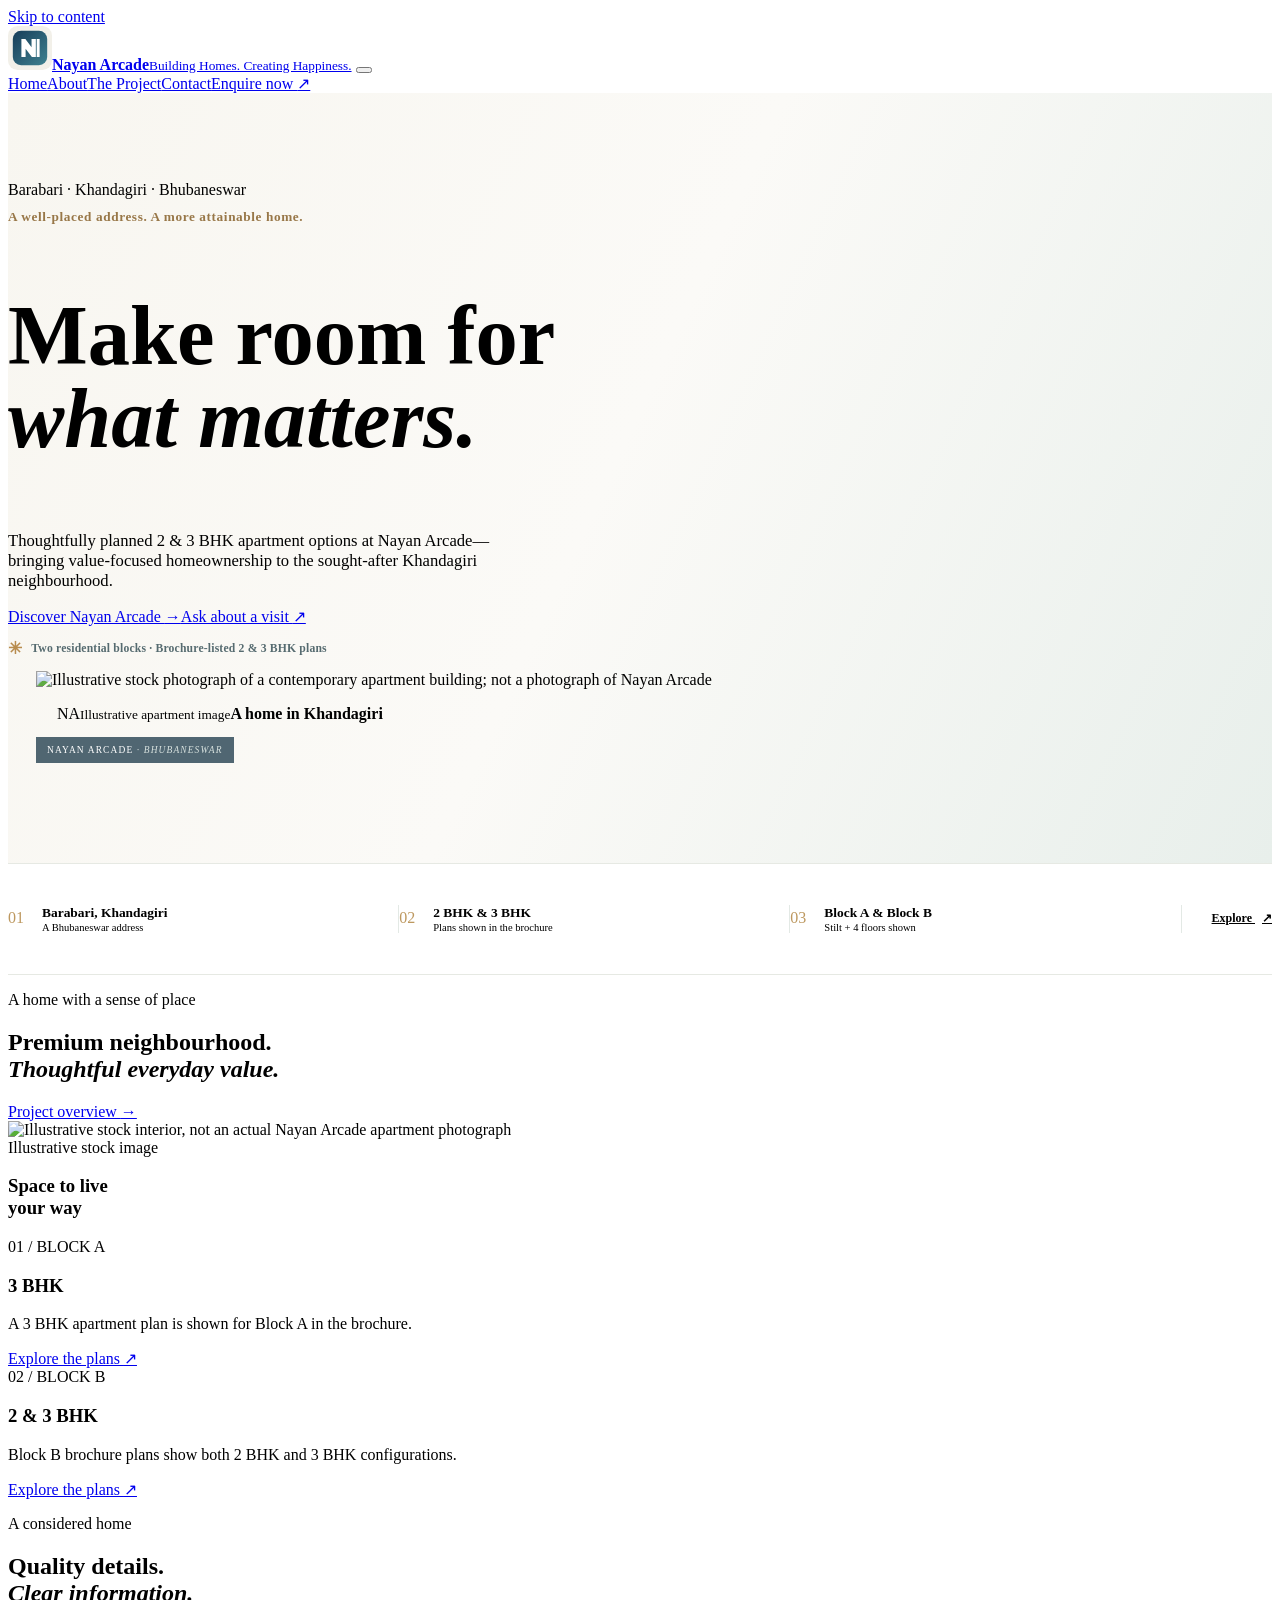
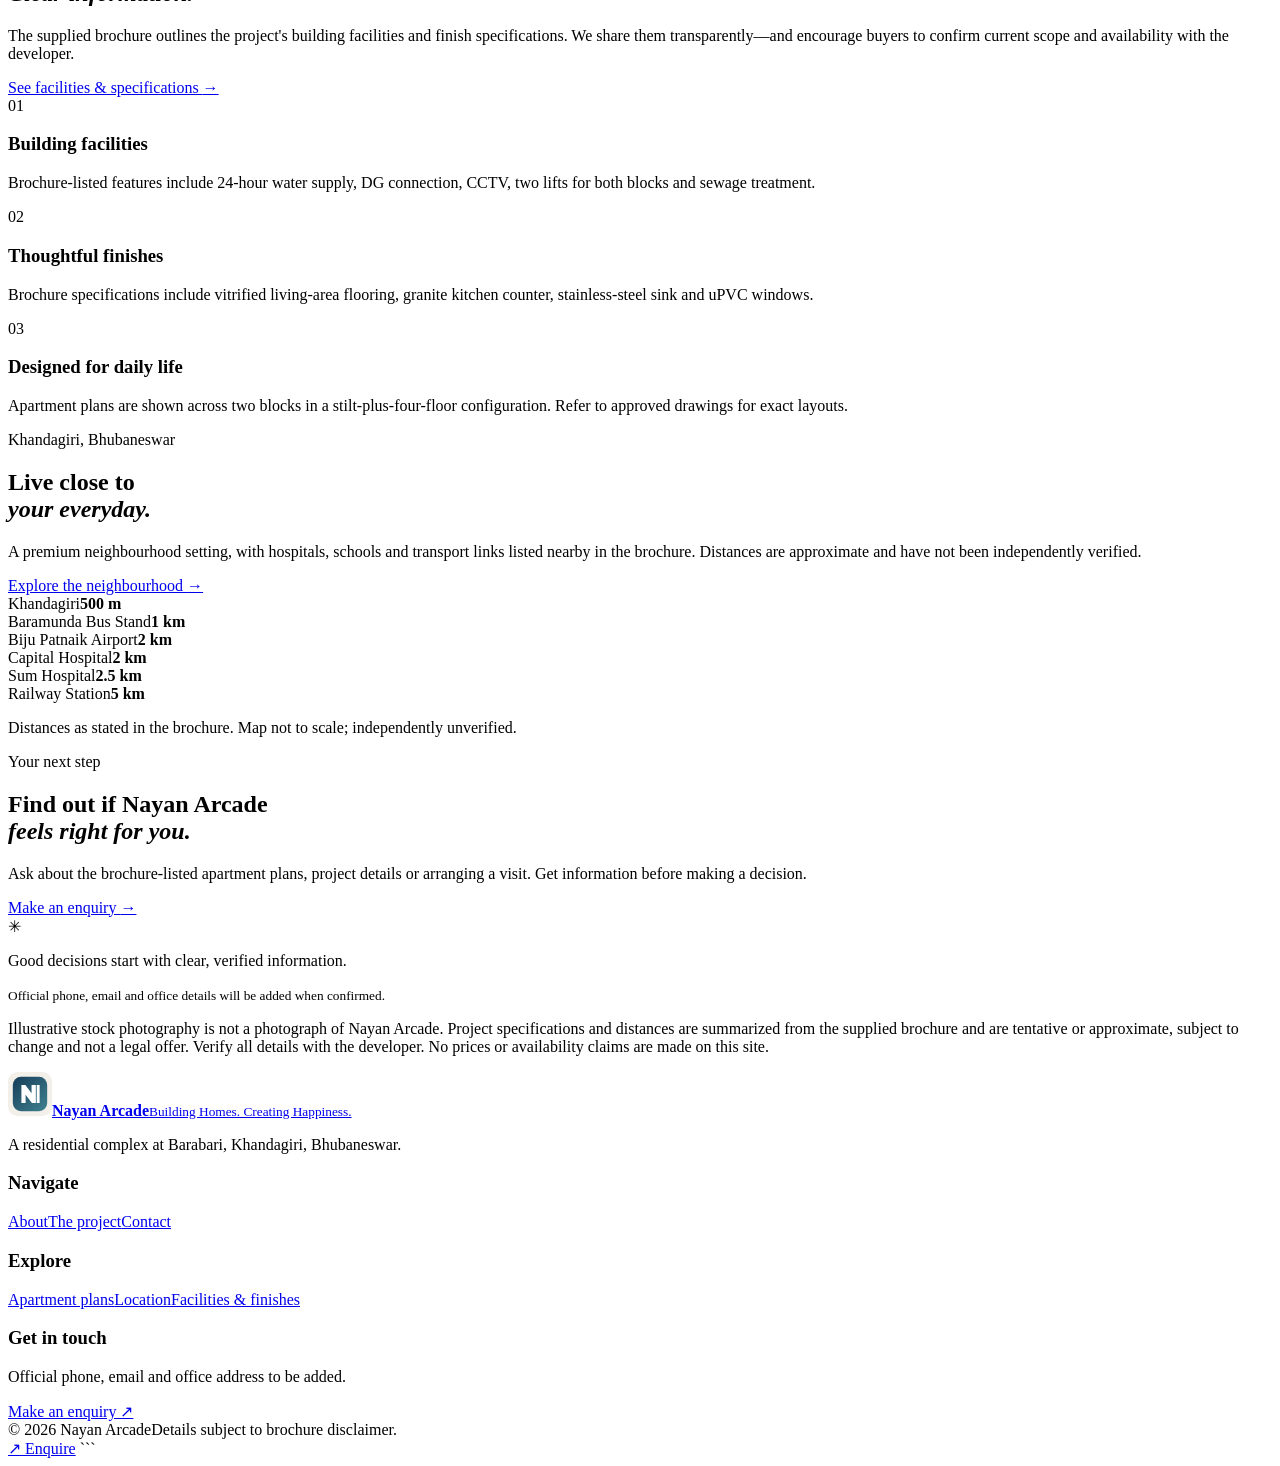
==== commit 35d43f83: "Update landing page to premium, value-focused apartment positioning with clearly identified illustra" ====
--- a/index.html
+++ b/index.html
@@ -60,3 +60,4 @@
   <script src="js/main.js"></script>
 </body>
 </html>
+```
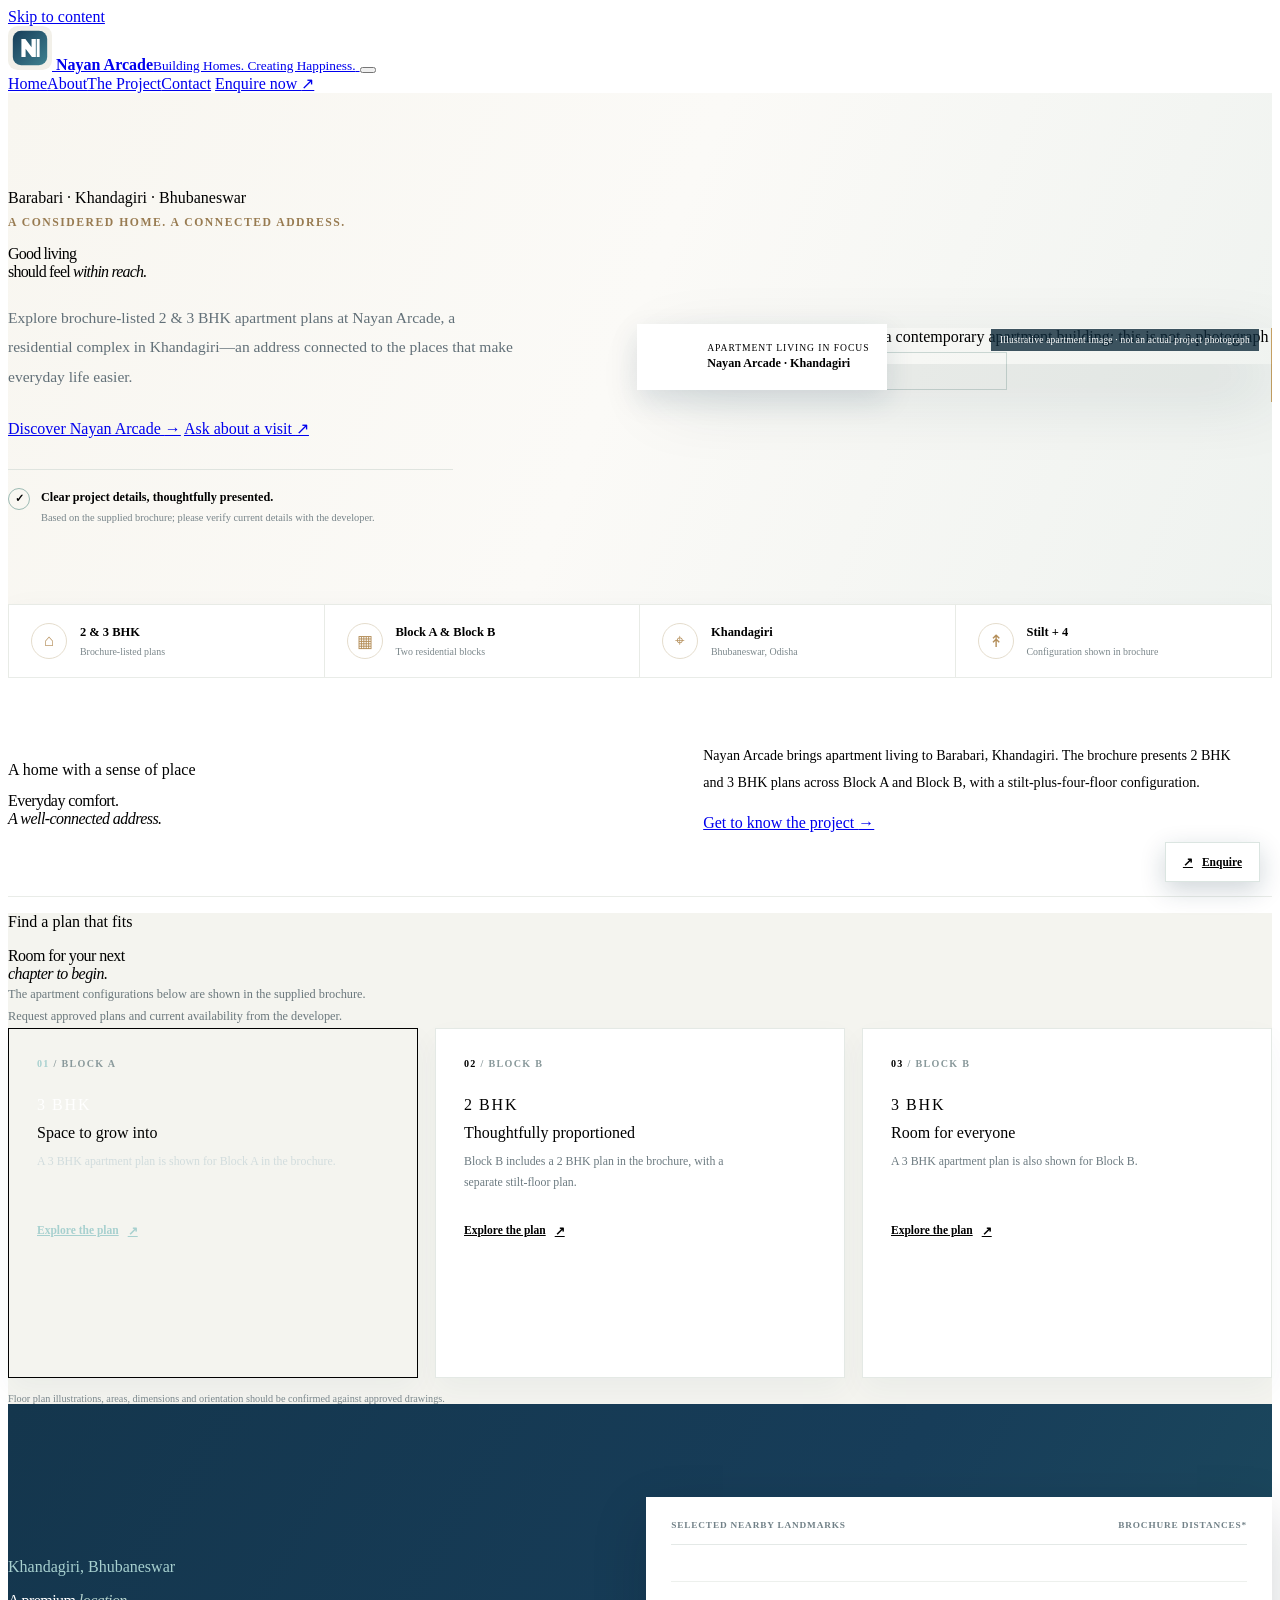
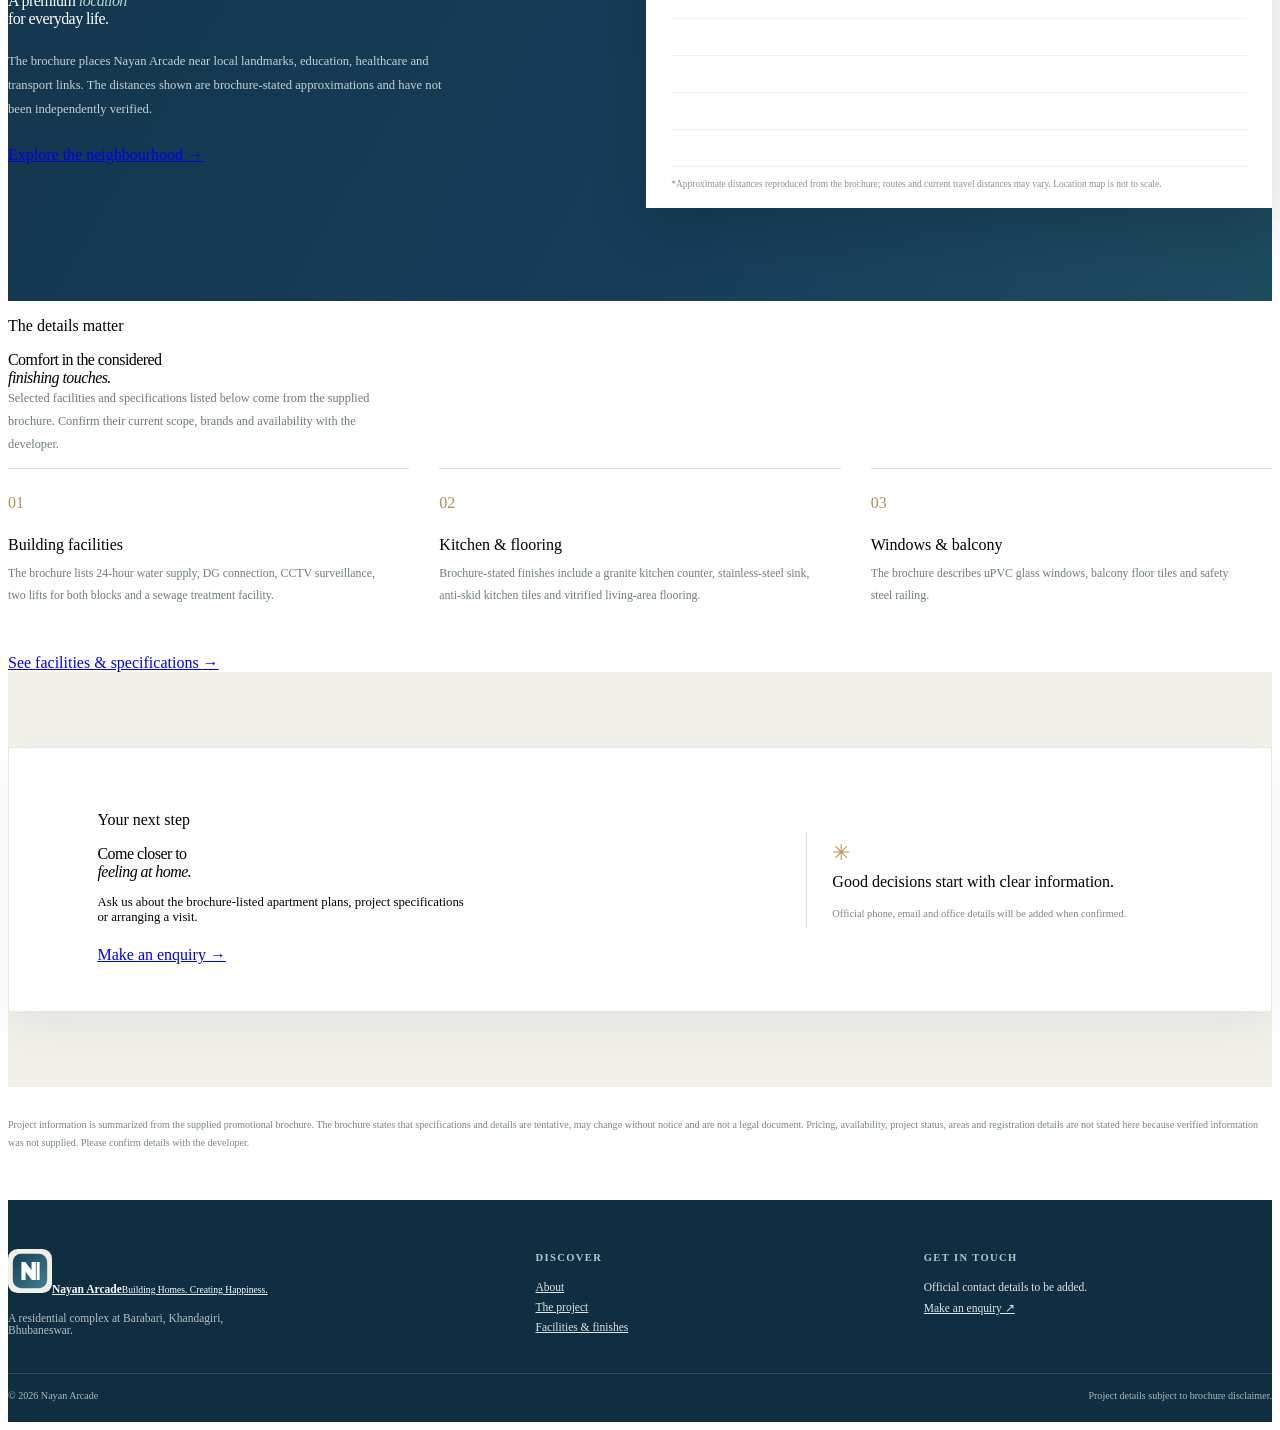
==== commit 7eaf8d1b: "Premium landing page redesign positioning Nayan Arcade as value-led apartment living in Khandagiri" ====
--- a/index.html
+++ b/index.html
@@ -4,13 +4,14 @@
   <meta charset="utf-8">
   <meta name="viewport" content="width=device-width, initial-scale=1">
   <meta name="theme-color" content="#173D59">
-  <title>Nayan Arcade | Value-focused 2 &amp; 3 BHK Homes in Khandagiri</title>
-  <meta name="description" content="Explore Nayan Arcade, a residential complex in Barabari, Khandagiri, Bhubaneswar. Brochure-listed 2 BHK and 3 BHK apartment plans in a well-connected neighbourhood.">
-  <meta property="og:title" content="Nayan Arcade | A Khandagiri Address to Call Home">
-  <meta property="og:description" content="Thoughtful 2 and 3 BHK apartment plans at Nayan Arcade, Barabari, Khandagiri, Bhubaneswar. Project information is based on the supplied brochure.">
+  <title>Nayan Arcade | Value-led 2 &amp; 3 BHK Apartments in Khandagiri</title>
+  <meta name="description" content="Discover Nayan Arcade, a residential apartment complex at Barabari, Khandagiri, Bhubaneswar. Explore brochure-listed 2 BHK and 3 BHK plans in a well-connected location.">
+  <meta name="keywords" content="flats in Khandagiri, apartments in Bhubaneswar, 2 BHK Bhubaneswar, 3 BHK Khandagiri, affordable homes Bhubaneswar">
+  <meta property="og:title" content="Nayan Arcade | Homes in Khandagiri, Bhubaneswar">
+  <meta property="og:description" content="Value-led apartment living in a well-connected Khandagiri location. Brochure-listed 2 BHK and 3 BHK configurations.">
   <meta property="og:type" content="website">
   <meta property="og:url" content="https://snehasish3569-hue.github.io/nayan-arcade-website/">
-  <meta property="og:image" content="https://images.unsplash.com/photo-1545324418-cc1a3fa10c00?auto=format&amp;fit=crop&amp;w=1400&amp;q=85">
+  <meta property="og:image" content="https://images.unsplash.com/photo-1460317442991-0ec209397118?auto=format&amp;fit=crop&amp;w=1600&amp;q=85">
   <link rel="preconnect" href="https://fonts.googleapis.com">
   <link rel="preconnect" href="https://fonts.gstatic.com" crossorigin>
   <link href="https://fonts.googleapis.com/css2?family=DM+Sans:wght@400;500;600;700&amp;family=Playfair+Display:wght@500;600;700&amp;display=swap" rel="stylesheet">
@@ -22,7 +23,7 @@
     "@context":"https://schema.org",
     "@type":"ApartmentComplex",
     "name":"Nayan Arcade",
-    "description":"Residential complex in Barabari, Khandagiri, Bhubaneswar. Brochure-listed apartment configurations include 2 BHK and 3 BHK.",
+    "description":"Residential apartment complex in Barabari, Khandagiri, Bhubaneswar. Brochure-listed configurations include 2 BHK and 3 BHK.",
     "address":{"@type":"PostalAddress","streetAddress":"Barabari, Khandagiri","addressLocality":"Bhubaneswar","addressRegion":"Odisha","addressCountry":"IN"},
     "url":"https://snehasish3569-hue.github.io/nayan-arcade-website/"
   }
@@ -30,34 +31,95 @@
 </head>
 <body>
   <a class="skip-link" href="#main">Skip to content</a>
-  <header class="site-header"><div class="container nav-wrap">
-    <a class="brand" href="index.html" aria-label="Nayan Arcade home"><img src="assets/favicon.svg" alt="" width="44" height="44"><span><strong>Nayan Arcade</strong><small>Building Homes. Creating Happiness.</small></span></a>
-    <button class="nav-toggle" type="button" aria-label="Open navigation" aria-expanded="false"><span></span><span></span><span></span></button>
-    <nav class="site-nav" aria-label="Main navigation"><a class="active" href="index.html">Home</a><a href="about.html">About</a><a href="projects.html">The Project</a><a href="contact.html">Contact</a><a class="btn btn-primary nav-cta" href="contact.html#enquiry">Enquire now <span aria-hidden="true">↗</span></a></nav>
-  </div></header>
+  <header class="site-header">
+    <div class="container nav-wrap">
+      <a class="brand" href="index.html" aria-label="Nayan Arcade home">
+        <img src="assets/favicon.svg" alt="" width="44" height="44">
+        <span><strong>Nayan Arcade</strong><small>Building Homes. Creating Happiness.</small></span>
+      </a>
+      <button class="nav-toggle" type="button" aria-label="Open navigation" aria-expanded="false"><span></span><span></span><span></span></button>
+      <nav class="site-nav" aria-label="Main navigation">
+        <a class="active" href="index.html">Home</a><a href="about.html">About</a><a href="projects.html">The Project</a><a href="contact.html">Contact</a>
+        <a class="btn btn-primary nav-cta" href="contact.html#enquiry">Enquire now <span aria-hidden="true">↗</span></a>
+      </nav>
+    </div>
+  </header>
+
   <main id="main">
-    <section class="hero hero-premium"><div class="container hero-grid">
-      <div class="hero-copy"><p class="eyebrow"><span class="eyebrow-dot"></span> Barabari · Khandagiri · Bhubaneswar</p>
-        <p class="hero-kicker">A well-placed address. A more attainable home.</p>
-        <h1>Make room for<br><em>what matters.</em></h1>
-        <p class="hero-lede">Thoughtfully planned 2 &amp; 3 BHK apartment options at Nayan Arcade—bringing value-focused homeownership to the sought-after Khandagiri neighbourhood.</p>
-        <div class="hero-actions"><a class="btn btn-primary" href="projects.html">Discover Nayan Arcade <span aria-hidden="true">→</span></a><a class="text-action" href="contact.html#enquiry">Ask about a visit <span aria-hidden="true">↗</span></a></div>
-        <p class="hero-proof"><span aria-hidden="true">✳</span> Two residential blocks · Brochure-listed 2 &amp; 3 BHK plans</p>
+    <section class="premium-hero">
+      <div class="container premium-hero-grid">
+        <div class="premium-hero-copy">
+          <p class="eyebrow"><span class="eyebrow-dot"></span> Barabari · Khandagiri · Bhubaneswar</p>
+          <p class="premium-kicker">A considered home. A connected address.</p>
+          <h1>Good living<br>should feel <em>within reach.</em></h1>
+          <p class="premium-lede">Explore brochure-listed 2 &amp; 3 BHK apartment plans at Nayan Arcade, a residential complex in Khandagiri—an address connected to the places that make everyday life easier.</p>
+          <div class="hero-actions">
+            <a class="btn btn-primary" href="projects.html">Discover Nayan Arcade <span aria-hidden="true">→</span></a>
+            <a class="text-action" href="contact.html#enquiry">Ask about a visit <span aria-hidden="true">↗</span></a>
+          </div>
+          <div class="premium-trust-line"><span class="trust-check">✓</span><span>Clear project details, thoughtfully presented.<small>Based on the supplied brochure; please verify current details with the developer.</small></span></div>
+        </div>
+        <figure class="premium-hero-image">
+          <img src="https://images.unsplash.com/photo-1460317442991-0ec209397118?auto=format&amp;fit=crop&amp;w=1600&amp;q=85" alt="Illustrative stock photograph of a contemporary apartment building; this is not a photograph of Nayan Arcade" fetchpriority="high">
+          <figcaption><span class="image-caption-mark">NA</span><span><small>Apartment living in focus</small><strong>Nayan Arcade · Khandagiri</strong></span></figcaption>
+          <span class="illustrative-note">Illustrative apartment image · not an actual project photograph</span>
+          <span class="hero-image-rule" aria-hidden="true"></span>
+        </figure>
       </div>
-      <div class="hero-art hero-apartment"><img src="https://images.unsplash.com/photo-1545324418-cc1a3fa10c00?auto=format&amp;fit=crop&amp;w=1400&amp;q=85" alt="Illustrative stock photograph of a contemporary apartment building; not a photograph of Nayan Arcade" fetchpriority="high"><div class="image-label"><span class="label-mark">NA</span><span><small>Illustrative apartment image</small><strong>A home in Khandagiri</strong></span></div><span class="image-index">NAYAN ARCADE <i>· BHUBANESWAR</i></span></div>
-    </div></section>
-    <section class="fact-ribbon"><div class="container fact-ribbon-inner"><div><span>01</span><strong>Barabari, Khandagiri</strong><small>A Bhubaneswar address</small></div><div><span>02</span><strong>2 BHK &amp; 3 BHK</strong><small>Plans shown in the brochure</small></div><div><span>03</span><strong>Block A &amp; Block B</strong><small>Stilt + 4 floors shown</small></div><a href="projects.html" aria-label="See Nayan Arcade project overview">Explore <b>↗</b></a></div></section>
-    <section class="section home-project"><div class="container"><div class="section-heading"><div><p class="eyebrow">A home with a sense of place</p><h2>Premium neighbourhood.<br><em>Thoughtful everyday value.</em></h2></div><a class="under-link" href="projects.html">Project overview <span>→</span></a></div>
-      <div class="residence-grid"><article class="residence-card residence-large"><img src="https://images.unsplash.com/photo-1600210492486-724fe5c67fb0?auto=format&amp;fit=crop&amp;w=1200&amp;q=80" alt="Illustrative stock interior, not an actual Nayan Arcade apartment photograph" loading="lazy"><div class="residence-overlay"><span>Illustrative stock image</span><h3>Space to live<br>your way</h3></div></article><div class="residence-side"><article class="config-card"><span class="card-number">01 / BLOCK A</span><h3>3 BHK</h3><p>A 3 BHK apartment plan is shown for Block A in the brochure.</p><a href="project-details.html#configurations">Explore the plans <span>↗</span></a></article><article class="config-card teal-card"><span class="card-number">02 / BLOCK B</span><h3>2 &amp; 3 BHK</h3><p>Block B brochure plans show both 2 BHK and 3 BHK configurations.</p><a href="project-details.html#configurations">Explore the plans <span>↗</span></a></article></div></div>
-    </div></section>
-    <section class="section features-section"><div class="container feature-layout"><div><p class="eyebrow">A considered home</p><h2>Quality details.<br><em>Clear information.</em></h2><p class="section-copy">The supplied brochure outlines the project's building facilities and finish specifications. We share them transparently—and encourage buyers to confirm current scope and availability with the developer.</p><a class="under-link" href="project-details.html">See facilities &amp; specifications <span>→</span></a></div><div class="feature-list"><article><span>01</span><div><h3>Building facilities</h3><p>Brochure-listed features include 24-hour water supply, DG connection, CCTV, two lifts for both blocks and sewage treatment.</p></div></article><article><span>02</span><div><h3>Thoughtful finishes</h3><p>Brochure specifications include vitrified living-area flooring, granite kitchen counter, stainless-steel sink and uPVC windows.</p></div></article><article><span>03</span><div><h3>Designed for daily life</h3><p>Apartment plans are shown across two blocks in a stilt-plus-four-floor configuration. Refer to approved drawings for exact layouts.</p></div></article></div></div></section>
-    <section class="section location-section"><div class="container location-layout"><div class="location-copy"><p class="eyebrow">Khandagiri, Bhubaneswar</p><h2>Live close to<br><em>your everyday.</em></h2><p>A premium neighbourhood setting, with hospitals, schools and transport links listed nearby in the brochure. Distances are approximate and have not been independently verified.</p><a class="btn btn-light" href="project-details.html#location">Explore the neighbourhood <span>→</span></a></div><div class="distance-board"><div><span>Khandagiri</span><strong>500 m</strong></div><div><span>Baramunda Bus Stand</span><strong>1 km</strong></div><div><span>Biju Patnaik Airport</span><strong>2 km</strong></div><div><span>Capital Hospital</span><strong>2 km</strong></div><div><span>Sum Hospital</span><strong>2.5 km</strong></div><div><span>Railway Station</span><strong>5 km</strong></div><p>Distances as stated in the brochure. Map not to scale; independently unverified.</p></div></div></section>
-    <section class="section enquiry-section" id="enquiry"><div class="container enquiry-panel"><div><p class="eyebrow">Your next step</p><h2>Find out if Nayan Arcade<br><em>feels right for you.</em></h2><p>Ask about the brochure-listed apartment plans, project details or arranging a visit. Get information before making a decision.</p><a class="btn btn-primary" href="contact.html#enquiry">Make an enquiry <span>→</span></a></div><div class="enquiry-note"><span class="note-icon">✳</span><p>Good decisions start with clear, verified information.</p><small>Official phone, email and office details will be added when confirmed.</small></div></div></section>
-    <p class="disclaimer container">Illustrative stock photography is not a photograph of Nayan Arcade. Project specifications and distances are summarized from the supplied brochure and are tentative or approximate, subject to change and not a legal offer. Verify all details with the developer. No prices or availability claims are made on this site.</p>
+      <div class="container premium-facts" aria-label="Project overview">
+        <div><span class="fact-icon">⌂</span><span><strong>2 &amp; 3 BHK</strong><small>Brochure-listed plans</small></span></div>
+        <div><span class="fact-icon">▦</span><span><strong>Block A &amp; Block B</strong><small>Two residential blocks</small></span></div>
+        <div><span class="fact-icon">⌖</span><span><strong>Khandagiri</strong><small>Bhubaneswar, Odisha</small></span></div>
+        <div><span class="fact-icon">↟</span><span><strong>Stilt + 4</strong><small>Configuration shown in brochure</small></span></div>
+      </div>
+    </section>
+
+    <section class="premium-intro">
+      <div class="container premium-intro-grid">
+        <div><p class="eyebrow">A home with a sense of place</p><h2>Everyday comfort.<br><em>A well-connected address.</em></h2></div>
+        <div><p>Nayan Arcade brings apartment living to Barabari, Khandagiri. The brochure presents 2 BHK and 3 BHK plans across Block A and Block B, with a stilt-plus-four-floor configuration.</p><a class="under-link" href="projects.html">Get to know the project <span>→</span></a></div>
+      </div>
+    </section>
+
+    <section class="section premium-plans">
+      <div class="container">
+        <div class="section-heading"><div><p class="eyebrow">Find a plan that fits</p><h2>Room for your next<br><em>chapter to begin.</em></h2></div><p class="premium-section-note">The apartment configurations below are shown in the supplied brochure. Request approved plans and current availability from the developer.</p></div>
+        <div class="premium-plan-grid">
+          <article class="premium-plan-card plan-featured">
+            <span class="plan-counter">01 <i>/ BLOCK A</i></span><span class="plan-bhk">3<span>BHK</span></span><h3>Space to grow into</h3><p>A 3 BHK apartment plan is shown for Block A in the brochure.</p><a href="project-details.html#configurations">Explore the plan <span>↗</span></a>
+          </article>
+          <article class="premium-plan-card">
+            <span class="plan-counter">02 <i>/ BLOCK B</i></span><span class="plan-bhk">2<span>BHK</span></span><h3>Thoughtfully proportioned</h3><p>Block B includes a 2 BHK plan in the brochure, with a separate stilt-floor plan.</p><a href="project-details.html#configurations">Explore the plan <span>↗</span></a>
+          </article>
+          <article class="premium-plan-card">
+            <span class="plan-counter">03 <i>/ BLOCK B</i></span><span class="plan-bhk">3<span>BHK</span></span><h3>Room for everyone</h3><p>A 3 BHK apartment plan is also shown for Block B.</p><a href="project-details.html#configurations">Explore the plan <span>↗</span></a>
+          </article>
+        </div>
+        <p class="plan-footnote">Floor plan illustrations, areas, dimensions and orientation should be confirmed against approved drawings.</p>
+      </div>
+    </section>
+
+    <section class="premium-location">
+      <div class="container premium-location-grid">
+        <div class="premium-location-copy"><p class="eyebrow">Khandagiri, Bhubaneswar</p><h2>A premium <em>location</em><br>for everyday life.</h2><p>The brochure places Nayan Arcade near local landmarks, education, healthcare and transport links. The distances shown are brochure-stated approximations and have not been independently verified.</p><a class="btn btn-light" href="project-details.html#location">Explore the neighbourhood <span>→</span></a></div>
+        <div class="premium-distance-card"><div class="distance-card-head"><span>Selected nearby landmarks</span><span>Brochure distances*</span></div><div><span>Khandagiri</span><strong>500 m</strong></div><div><span>Baramunda Bus Stand</span><strong>1 km</strong></div><div><span>Biju Patnaik Airport</span><strong>2 km</strong></div><div><span>Capital Hospital</span><strong>2 km</strong></div><div><span>Sum Hospital</span><strong>2.5 km</strong></div><div><span>Railway Station</span><strong>5 km</strong></div><p>*Approximate distances reproduced from the brochure; routes and current travel distances may vary. Location map is not to scale.</p></div>
+      </div>
+    </section>
+
+    <section class="section premium-features">
+      <div class="container">
+        <div class="section-heading"><div><p class="eyebrow">The details matter</p><h2>Comfort in the considered<br><em>finishing touches.</em></h2></div><p class="premium-section-note">Selected facilities and specifications listed below come from the supplied brochure. Confirm their current scope, brands and availability with the developer.</p></div>
+        <div class="premium-feature-grid"><article><span>01</span><h3>Building facilities</h3><p>The brochure lists 24-hour water supply, DG connection, CCTV surveillance, two lifts for both blocks and a sewage treatment facility.</p></article><article><span>02</span><h3>Kitchen &amp; flooring</h3><p>Brochure-stated finishes include a granite kitchen counter, stainless-steel sink, anti-skid kitchen tiles and vitrified living-area flooring.</p></article><article><span>03</span><h3>Windows &amp; balcony</h3><p>The brochure describes uPVC glass windows, balcony floor tiles and safety steel railing.</p></article></div>
+        <a class="under-link" href="project-details.html">See facilities &amp; specifications <span>→</span></a>
+      </div>
+    </section>
+
+    <section class="premium-enquiry"><div class="container premium-enquiry-inner"><div><p class="eyebrow">Your next step</p><h2>Come closer to<br><em>feeling at home.</em></h2><p>Ask us about the brochure-listed apartment plans, project specifications or arranging a visit.</p><a class="btn btn-primary" href="contact.html#enquiry">Make an enquiry <span>→</span></a></div><div class="premium-enquiry-side"><span aria-hidden="true">✳</span><p>Good decisions start with clear information.</p><small>Official phone, email and office details will be added when confirmed.</small></div></div></section>
+    <p class="premium-disclaimer container">Project information is summarized from the supplied promotional brochure. The brochure states that specifications and details are tentative, may change without notice and are not a legal document. Pricing, availability, project status, areas and registration details are not stated here because verified information was not supplied. Please confirm details with the developer.</p>
   </main>
-  <footer class="site-footer"><div class="container footer-main"><div class="footer-brand"><a class="brand brand-inverse" href="index.html"><img src="assets/favicon.svg" alt="" width="44" height="44"><span><strong>Nayan Arcade</strong><small>Building Homes. Creating Happiness.</small></span></a><p>A residential complex at Barabari, Khandagiri, Bhubaneswar.</p></div><div><h3>Navigate</h3><a href="about.html">About</a><a href="projects.html">The project</a><a href="contact.html">Contact</a></div><div><h3>Explore</h3><a href="project-details.html#configurations">Apartment plans</a><a href="project-details.html#location">Location</a><a href="project-details.html">Facilities &amp; finishes</a></div><div><h3>Get in touch</h3><p>Official phone, email and office address to be added.</p><a href="contact.html#enquiry">Make an enquiry ↗</a></div></div><div class="container footer-bottom"><span>© <span id="year"></span> Nayan Arcade</span><span>Details subject to brochure disclaimer.</span></div></footer>
-  <a class="whatsapp-float" href="contact.html#enquiry" aria-label="Go to Nayan Arcade enquiry details"><span aria-hidden="true">↗</span> Enquire</a>
+
+  <footer class="premium-footer"><div class="container premium-footer-grid"><div><a class="brand brand-inverse" href="index.html"><img src="assets/favicon.svg" alt="" width="44" height="44"><span><strong>Nayan Arcade</strong><small>Building Homes. Creating Happiness.</small></span></a><p>A residential complex at Barabari, Khandagiri, Bhubaneswar.</p></div><div><h3>Discover</h3><a href="about.html">About</a><a href="projects.html">The project</a><a href="project-details.html">Facilities &amp; finishes</a></div><div><h3>Get in touch</h3><p>Official contact details to be added.</p><a href="contact.html#enquiry">Make an enquiry ↗</a></div></div><div class="container premium-footer-bottom"><span>© <span id="year"></span> Nayan Arcade</span><span>Project details subject to brochure disclaimer.</span></div></footer>
+  <a class="premium-float-cta" href="contact.html#enquiry" aria-label="Go to Nayan Arcade enquiry details"><span aria-hidden="true">↗</span> Enquire</a>
   <script src="js/main.js"></script>
 </body>
 </html>
-```
--- a/css/style.css
+++ b/css/style.css
@@ -1,25 +1,2 @@
-/* Premium yet welcoming hero treatment and project-specific editorial touches */
-.hero-premium{padding-top:72px;padding-bottom:78px;background:linear-gradient(115deg,#f8f6f0 0%,#fbfaf7 48%,#e8efeb 100%)}
-.hero-premium .hero-grid{grid-template-columns:.88fr 1.12fr;gap:7%}
-.hero-kicker{margin:-6px 0 12px;color:#987748;font-size:.83rem;font-weight:700;letter-spacing:.045em}
-.hero-premium h1{font-size:clamp(3.55rem,6.6vw,6.1rem);line-height:.98}
-.hero-premium .hero-lede{max-width:500px;font-size:1.04rem}
-.hero-proof{display:flex;align-items:center;gap:9px;color:#566b70;font-size:.73rem;font-weight:600;letter-spacing:.015em}
-.hero-proof span{color:#b88c4e;font-size:1.05rem}
-.hero-apartment{padding:0 0 28px 28px}
-.hero-apartment:before{left:0;top:28px;bottom:0;width:58%;border-color:#b9cbc6}
-.hero-apartment>img{height:590px;object-position:center;filter:saturate(.88)}
-.hero-apartment .image-label{left:0;bottom:0;padding:16px 21px}
-.hero-apartment .image-index{right:0;bottom:1px;color:#fff;background:rgba(16,46,65,.72);padding:8px 11px;font-size:.59rem;letter-spacing:.12em}
-.hero-apartment .image-index i{color:#d8e2df}
-.fact-ribbon{background:#fff;border-block:1px solid #e6e9e3}
-.fact-ribbon-inner{display:grid;grid-template-columns:repeat(3,1fr) auto;align-items:center;min-height:110px}
-.fact-ribbon-inner>div{position:relative;display:grid;gap:1px;padding-left:34px;border-right:1px solid #e3e9e5}
-.fact-ribbon-inner>div+div{padding-left:34px}
-.fact-ribbon-inner>div>span{position:absolute;left:0;top:4px;color:#bd985f;font:500 .72rem var(--serif)}
-.fact-ribbon-inner strong{color:var(--navy);font-size:.84rem}
-.fact-ribbon-inner small{color:var(--muted);font-size:.66rem}
-.fact-ribbon-inner>a{justify-self:end;padding-left:30px;color:var(--teal);font-size:.75rem;font-weight:700}
-.fact-ribbon-inner>a b{margin-left:7px}
-@media(max-width:980px){.hero-premium .hero-grid{grid-template-columns:.9fr 1.1fr;gap:5%}.hero-apartment>img{height:500px}.fact-ribbon-inner>div,.fact-ribbon-inner>div+div{padding-left:25px}}
-@media(max-width:760px){.hero-premium{padding-top:44px;padding-bottom:55px}.hero-premium .hero-grid{grid-template-columns:1fr;gap:24px}.hero-premium h1{font-size:clamp(3.4rem,14vw,5rem)}.hero-apartment{padding-left:12px}.hero-apartment>img{height:min(110vw,490px)}.hero-apartment .image-index{right:0}.fact-ribbon-inner{grid-template-columns:1fr 1fr;gap:0;padding-block:12px}.fact-ribbon-inner>div,.fact-ribbon-inner>div+div{min-height:67px;padding:12px 8px 10px 24px;border-right:0;border-bottom:1px solid #e8ece8}.fact-ribbon-inner>div>span{left:3px;top:13px}.fact-ribbon-inner>a{grid-column:1/-1;justify-self:start;padding:15px 0 5px}}
+/* Premium homepage direction — keeps the existing brand palette intact. */
+.premium-hero{position:relative;padding:70px 0 0;background:linear-gradient(112deg,#f8f6f0 0%,#fbfaf7 48%,#eef2ef 100%);overflow:hidden}.premium-hero-grid{display:grid;grid-template-columns:.92fr 1.08fr;gap:7%;align-items:center;padding-bottom:48px}.premium-hero-copy{padding:10px 0 30px}.premium-kicker{margin:-7px 0 16px;color:#987b51;font-size:.73rem;font-weight:700;letter-spacing:.13em;text-transform:uppercase}.premium-hero h1{font:500 clamp(3.2rem,6vw,5.55rem)/1.01 var(--serif);letter-spacing:-.05em;color:var(--navy);margin:0 0 22px}.premium-hero h1 em,.premium-intro h2 em,.section-heading h2 em,.premium-location-copy h2 em,.premium-enquiry h2 em{color:var(--teal);font-weight:500}.premium-lede{max-width:510px;color:#627078;font-size:.97rem;line-height:1.9}.premium-hero .hero-actions{margin:28px 0 31px}.premium-trust-line{display:flex;align-items:flex-start;gap:11px;max-width:445px;padding-top:18px;border-top:1px solid #dfe4df;color:var(--navy);font-size:.76rem;font-weight:700;line-height:1.5}.trust-check{width:20px;height:20px;display:grid;place-items:center;flex:none;border:1px solid #9dbbb4;border-radius:50%;color:var(--teal);font-size:.66rem}.premium-trust-line small{display:block;color:#78858a;font-size:.65rem;font-weight:400;margin-top:3px}.premium-hero-image{position:relative;margin:0;padding:0 0 26px 26px}.premium-hero-image:before{content:"";position:absolute;z-index:0;left:0;top:24px;bottom:0;width:58%;border:1px solid #c9d6d2}.premium-hero-image>img{position:relative;z-index:1;width:100%;height:535px;object-fit:cover;box-shadow:0 28px 70px rgba(19,48,62,.17)}.premium-hero-image figcaption{position:absolute;z-index:3;left:0;bottom:0;display:flex;align-items:center;gap:12px;padding:13px 18px;background:#fff;box-shadow:0 10px 28px rgba(23,61,89,.13)}.image-caption-mark{display:grid;place-items:center;width:40px;height:40px;background:var(--navy);color:#fff;font:600 .85rem var(--serif)}.premium-hero-image figcaption>span:last-child{display:grid;line-height:1.35}.premium-hero-image figcaption small{color:var(--teal);font-size:.6rem;letter-spacing:.1em;text-transform:uppercase}.premium-hero-image figcaption strong{color:var(--navy);font-size:.76rem}.illustrative-note{position:absolute;z-index:2;right:13px;bottom:39px;background:rgba(16,43,59,.8);color:#fff;padding:6px 9px;font-size:.59rem;letter-spacing:.025em}.hero-image-rule{position:absolute;right:0;top:0;width:1px;height:74px;background:#c59f63}.premium-facts{position:relative;z-index:2;display:grid;grid-template-columns:repeat(4,1fr);background:#fff;border:1px solid #e8ebe6;box-shadow:0 12px 35px rgba(23,61,89,.055);transform:translateY(1px)}.premium-facts>div{display:flex;align-items:center;gap:13px;padding:18px 22px;border-right:1px solid #e8ebe6}.premium-facts>div:last-child{border:0}.fact-icon{width:34px;height:34px;display:grid;place-items:center;flex:none;color:#b48e59;border:1px solid #e5ddcd;border-radius:50%;font-size:1.05rem}.premium-facts>div>span:last-child{display:grid;line-height:1.35}.premium-facts strong{color:var(--navy);font-size:.78rem}.premium-facts small{color:#7b878b;font-size:.62rem;margin-top:4px}.premium-intro{background:#fff;border-block:1px solid #e9ece8;padding:64px 0}.premium-intro-grid{display:grid;grid-template-columns:1fr 1fr;gap:10%;align-items:center}.premium-intro .eyebrow{margin-bottom:13px}.premium-intro h2,.section-heading h2,.premium-location-copy h2,.premium-enquiry h2{font:500 clamp(2.2rem,4vw,3.55rem)/1.14 var(--serif);letter-spacing:-.035em;color:var(--navy);margin:0}.premium-intro-grid>div:last-child>p{max-width:540px;color:var(--muted);font-size:.88rem;line-height:1.9;margin:0 0 18px}.premium-plans{background:#f4f4ef}.premium-plans .section-heading,.premium-features .section-heading{align-items:end}.premium-section-note{max-width:390px;margin:0;color:#6b787d;font-size:.77rem;line-height:1.85}.premium-plan-grid{display:grid;grid-template-columns:repeat(3,1fr);gap:17px}.premium-plan-card{position:relative;min-height:290px;padding:29px 28px;background:#fff;border:1px solid #e4e9e5;box-shadow:0 12px 28px rgba(23,61,89,.045);transition:transform .2s,box-shadow .2s}.premium-plan-card:hover{transform:translateY(-5px);box-shadow:0 20px 38px rgba(23,61,89,.1)}.plan-featured{background:var(--navy);border-color:var(--navy)}.plan-counter{display:block;color:var(--teal);font-size:.63rem;font-weight:700;letter-spacing:.13em}.plan-featured .plan-counter{color:#a7d0cf}.plan-counter i{font-style:normal;color:#89999b}.plan-bhk{display:block;margin:27px 0 10px;color:var(--navy);font:500 3.2rem/.95 var(--serif)}.plan-bhk span{font:600 .7rem var(--sans);letter-spacing:.12em;margin-left:7px}.plan-featured .plan-bhk,.plan-featured h3,.plan-featured p,.plan-featured>a{color:#fff}.premium-plan-card h3{margin:0 0 9px;color:var(--navy);font:500 1.2rem var(--serif)}.premium-plan-card p{max-width:300px;min-height:50px;margin:0 0 19px;color:#6c7a80;font-size:.74rem;line-height:1.75}.plan-featured p{color:#d1dcdd}.premium-plan-card>a{display:inline-flex;gap:9px;color:var(--teal);font-size:.72rem;font-weight:700}.plan-featured>a{color:#a7d0cf}.plan-footnote{margin:15px 0 0;color:#7a878b;font-size:.64rem}.premium-location{padding:93px 0;background:linear-gradient(120deg,#14364d,#173d59 60%,#1d4b5e);color:#fff}.premium-location-grid{display:grid;grid-template-columns:.9fr 1.1fr;gap:10%;align-items:center}.premium-location-copy .eyebrow{color:#a7d0cf}.premium-location-copy h2{color:#fff}.premium-location-copy h2 em{color:#b4d2cc}.premium-location-copy>p:not(.eyebrow){max-width:440px;margin:21px 0 25px;color:#c6d1d2;font-size:.79rem;line-height:1.9}.premium-distance-card{padding:12px 25px 10px;background:#fff;color:var(--navy);box-shadow:0 20px 50px rgba(4,19,29,.18)}.distance-card-head{display:flex;justify-content:space-between;gap:12px;padding:11px 0 14px;border-bottom:1px solid #e4e9e7;color:#718087;text-transform:uppercase;letter-spacing:.09em;font-size:.58rem;font-weight:700}.premium-distance-card>div:not(.distance-card-head){display:flex;justify-content:space-between;padding:12px 0;border-bottom:1px solid #edf0ed;font-size:.72rem}.premium-distance-card>div strong{color:var(--navy);white-space:nowrap}.premium-distance-card>p{margin:10px 0 6px;color:#859095;font-size:.59rem;line-height:1.6}.premium-features{background:#fff}.premium-feature-grid{display:grid;grid-template-columns:repeat(3,1fr);gap:30px;margin:12px 0 26px}.premium-feature-grid article{padding:25px 22px 22px 0;border-top:1px solid #d9e2de}.premium-feature-grid article>span{display:block;margin-bottom:24px;color:#b48e59;font:500 .8rem var(--serif)}.premium-feature-grid h3{margin:0 0 9px;color:var(--navy);font:500 1.3rem var(--serif)}.premium-feature-grid p{margin:0;color:#6e7c81;font-size:.74rem;line-height:1.85}.premium-enquiry{padding:75px 0;background:#f1f0e9}.premium-enquiry-inner{display:grid;grid-template-columns:1fr .65fr;gap:12%;align-items:center;padding:47px 7%;background:#fff;border:1px solid #e5e8e2;box-shadow:0 16px 42px rgba(23,61,89,.055)}.premium-enquiry-inner h2{margin-bottom:13px}.premium-enquiry-inner>div:first-child>p:not(.eyebrow){max-width:380px;color:var(--muted);font-size:.8rem;margin:14px 0 21px}.premium-enquiry-side{padding:7px 0 7px 25px;border-left:1px solid #d5dfdc}.premium-enquiry-side>span{color:#bb9459;font-size:1.4rem}.premium-enquiry-side p{margin:7px 0 12px;color:var(--navy);font:500 1.28rem/1.45 var(--serif)}.premium-enquiry-side small{color:#7a878b;font-size:.65rem}.premium-disclaimer{padding:18px 0 38px;color:#78858a;font-size:.63rem;line-height:1.8}.premium-footer{padding:49px 0 0;background:#102e41;color:#dce5e4}.premium-footer-grid{display:grid;grid-template-columns:1.4fr 1fr 1fr;gap:40px;padding-bottom:37px}.brand-inverse strong,.brand-inverse small{color:#fff}.premium-footer-grid>div:first-child>p{max-width:280px;margin:15px 0 0;color:#b2c0c3;font-size:.72rem}.premium-footer-grid>div:not(:first-child){display:flex;flex-direction:column;align-items:flex-start;gap:8px}.premium-footer h3{margin:3px 0 10px;color:#a8cdca;font-size:.66rem;text-transform:uppercase;letter-spacing:.13em}.premium-footer-grid>div>a,.premium-footer-grid>div>p{color:#dce5e4;font-size:.72rem;margin:0}.premium-footer-bottom{display:flex;justify-content:space-between;gap:15px;padding:16px 0 21px;border-top:1px solid rgba(255,255,255,.14);color:#aab9bd;font-size:.63rem}.premium-float-cta{position:fixed;right:20px;bottom:18px;z-index:40;display:flex;align-items:center;gap:9px;padding:12px 17px;background:#fff;color:var(--navy);border:1px solid #dbe5e1;box-shadow:0 8px 26px rgba(16,46,65,.2);font-size:.72rem;font-weight:700}.premium-float-cta span{color:var(--teal)}
--- a/css/responsive.css
+++ b/css/responsive.css
@@ -1,3 +1,3 @@
-@media(max-width:980px){.hero-grid{grid-template-columns:.9fr 1.1fr;gap:5%}.hero-art>img{height:470px}.site-nav{gap:17px}.nav-wrap{gap:1rem}.section{padding:82px 0}.feature-grid{grid-template-columns:repeat(2,1fr)}.footer-main{grid-template-columns:1.2fr 1fr 1fr;gap:34px}.footer-main>div:last-child{grid-column:2/-1}.enquiry-panel{gap:7%}}
-@media(max-width:760px){.container{width:min(100% - 36px,var(--container))}.nav-wrap{min-height:72px}.nav-toggle{display:block;z-index:2}.site-nav{position:absolute;top:100%;left:0;right:0;display:none;align-items:stretch;gap:0;padding:10px 18px 18px;background:var(--paper);border-bottom:1px solid var(--line);box-shadow:0 15px 25px rgba(23,61,89,.08)}.site-nav.is-open{display:flex;flex-direction:column}.site-nav>a:not(.btn){padding:12px 5px;border-bottom:1px solid var(--line)}.site-nav .nav-cta{margin-top:12px;align-self:flex-start}.brand small{font-size:.59rem}.hero{padding:40px 0 54px}.hero-grid,.project-summary,.about-story,.detail-intro,.contact-layout{grid-template-columns:1fr;gap:34px}.hero-copy{padding:0}.hero h1{font-size:clamp(3.1rem,14vw,4.7rem)}.hero-lede{font-size:.95rem}.hero-art{padding-left:12px}.hero-art>img{height:min(110vw,490px)}.intro-inner{grid-template-columns:1fr 44px;gap:16px;padding-block:25px}.intro-inner>p:first-child{grid-column:1/-1}.intro-inner>p:nth-child(2){font-size:.82rem}.round-link{grid-column:2;grid-row:2}.section{padding:70px 0}.section-heading{align-items:flex-start;flex-direction:column;gap:15px;margin-bottom:28px}.section-heading h2,.feature-layout h2,.location-copy h2,.enquiry-panel h2,.detail-intro h2,.about-story h2,.project-summary h2,.contact-details h2{font-size:2.5rem}.residence-grid{grid-template-columns:1fr}.residence-large,.residence-large img{min-height:370px}.residence-side{grid-template-rows:auto}.config-card{min-height:215px;padding:26px}.feature-layout,.location-layout,.detail-split{grid-template-columns:1fr;gap:32px}.distance-board{padding-inline:15px}.distance-board>div{font-size:.67rem}.enquiry-section{padding:60px 0}.enquiry-panel{grid-template-columns:1fr;padding:32px 25px;gap:22px}.enquiry-note{padding-left:18px}.footer-main{grid-template-columns:1fr 1fr;gap:28px}.footer-main>div:first-child{grid-column:1/-1}.footer-main>div:last-child{grid-column:auto}.footer-bottom{gap:10px;flex-direction:column}.page-hero{padding:65px 0 48px}.page-hero h1{font-size:clamp(2.8rem,11vw,4rem)}.project-image img{height:320px}.quick-links{grid-template-columns:1fr}.quick-links>a{min-height:160px}.detail-intro .glance-grid{grid-template-columns:1fr 1fr}.config-detail-grid{grid-template-columns:1fr}.config-detail-card{min-height:215px}.spec-grid{grid-template-columns:1fr 1fr;gap:25px 18px}.landmark-grid{grid-template-columns:1fr 1fr}.landmark-grid>div{font-size:.68rem;padding:12px 9px}.cta-banner,.map-card{align-items:flex-start;flex-direction:column;padding:30px 24px}.cta-banner h2{font-size:2.2rem}.notice-panel{padding:24px 19px;gap:14px}.whatsapp-float{right:12px;bottom:12px;padding:11px 15px}}
-@media(max-width:420px){.hero-facts{gap:6px}.hero-facts span{font-size:.61rem}.hero-actions{align-items:flex-start;flex-direction:column;gap:17px;margin:26px 0 33px}.distance-board{grid-template-columns:1fr}.distance-board>div:nth-last-of-type(2){border-bottom:1px solid #e8ece8}.distance-board>p{grid-column:1}.spec-grid,.landmark-grid{grid-template-columns:1fr}.footer-main{grid-template-columns:1fr}.footer-main>div:first-child{grid-column:auto}.footer-bottom{font-size:.62rem}.contact-form{padding:23px 18px}}
+@media(max-width:980px){.premium-hero-grid{grid-template-columns:.9fr 1.1fr;gap:5%}.premium-hero-image>img{height:470px}.premium-facts>div{padding:14px 13px;gap:9px}.premium-location-grid{gap:6%}.premium-section-note{max-width:330px}}
+@media(max-width:760px){.premium-hero{padding-top:40px}.premium-hero-grid{grid-template-columns:1fr;gap:28px;padding-bottom:34px}.premium-hero-copy{padding:0}.premium-hero h1{font-size:clamp(3.1rem,14vw,4.7rem)}.premium-lede{font-size:.9rem}.premium-hero-image{padding-left:12px}.premium-hero-image>img{height:min(105vw,480px)}.premium-facts{grid-template-columns:1fr 1fr;transform:none}.premium-facts>div{padding:13px 12px;border-bottom:1px solid #e8ebe6}.premium-facts>div:nth-child(2){border-right:0}.premium-facts>div:nth-child(3),.premium-facts>div:nth-child(4){border-bottom:0}.premium-facts strong{font-size:.7rem}.premium-facts small{font-size:.57rem}.premium-intro{padding:46px 0}.premium-intro-grid{grid-template-columns:1fr;gap:18px}.premium-intro h2,.premium-enquiry h2{font-size:2.55rem}.premium-plans,.premium-features{padding:68px 0}.premium-plans .section-heading,.premium-features .section-heading{align-items:flex-start;flex-direction:column;gap:14px}.premium-plan-grid{grid-template-columns:1fr}.premium-plan-card{min-height:245px;padding:25px}.premium-plan-card p{min-height:0}.premium-location{padding:68px 0}.premium-location-grid{grid-template-columns:1fr;gap:32px}.premium-location-copy h2{font-size:2.6rem}.premium-distance-card{padding-inline:16px}.distance-card-head{font-size:.52rem}.premium-feature-grid{grid-template-columns:1fr;gap:7px}.premium-feature-grid article{padding:20px 0}.premium-feature-grid article>span{margin-bottom:13px}.premium-enquiry{padding:55px 0}.premium-enquiry-inner{grid-template-columns:1fr;gap:22px;padding:30px 24px}.premium-enquiry-side{padding:5px 0 5px 18px}.premium-footer-grid{grid-template-columns:1fr 1fr;gap:25px}.premium-footer-grid>div:first-child{grid-column:1/-1}.premium-footer-bottom{flex-direction:column;gap:6px}.premium-float-cta{right:12px;bottom:12px;padding:11px 15px}}
+@media(max-width:420px){.premium-hero h1{font-size:3.1rem}.premium-hero .hero-actions{align-items:flex-start;flex-direction:column;gap:17px;margin:25px 0}.premium-facts>div{align-items:flex-start}.fact-icon{width:29px;height:29px}.premium-distance-card>div:not(.distance-card-head){font-size:.66rem}.premium-footer-grid{grid-template-columns:1fr}.premium-footer-grid>div:first-child{grid-column:auto}.illustrative-note{right:4px;max-width:55%;font-size:.52rem}.premium-disclaimer{font-size:.6rem}}
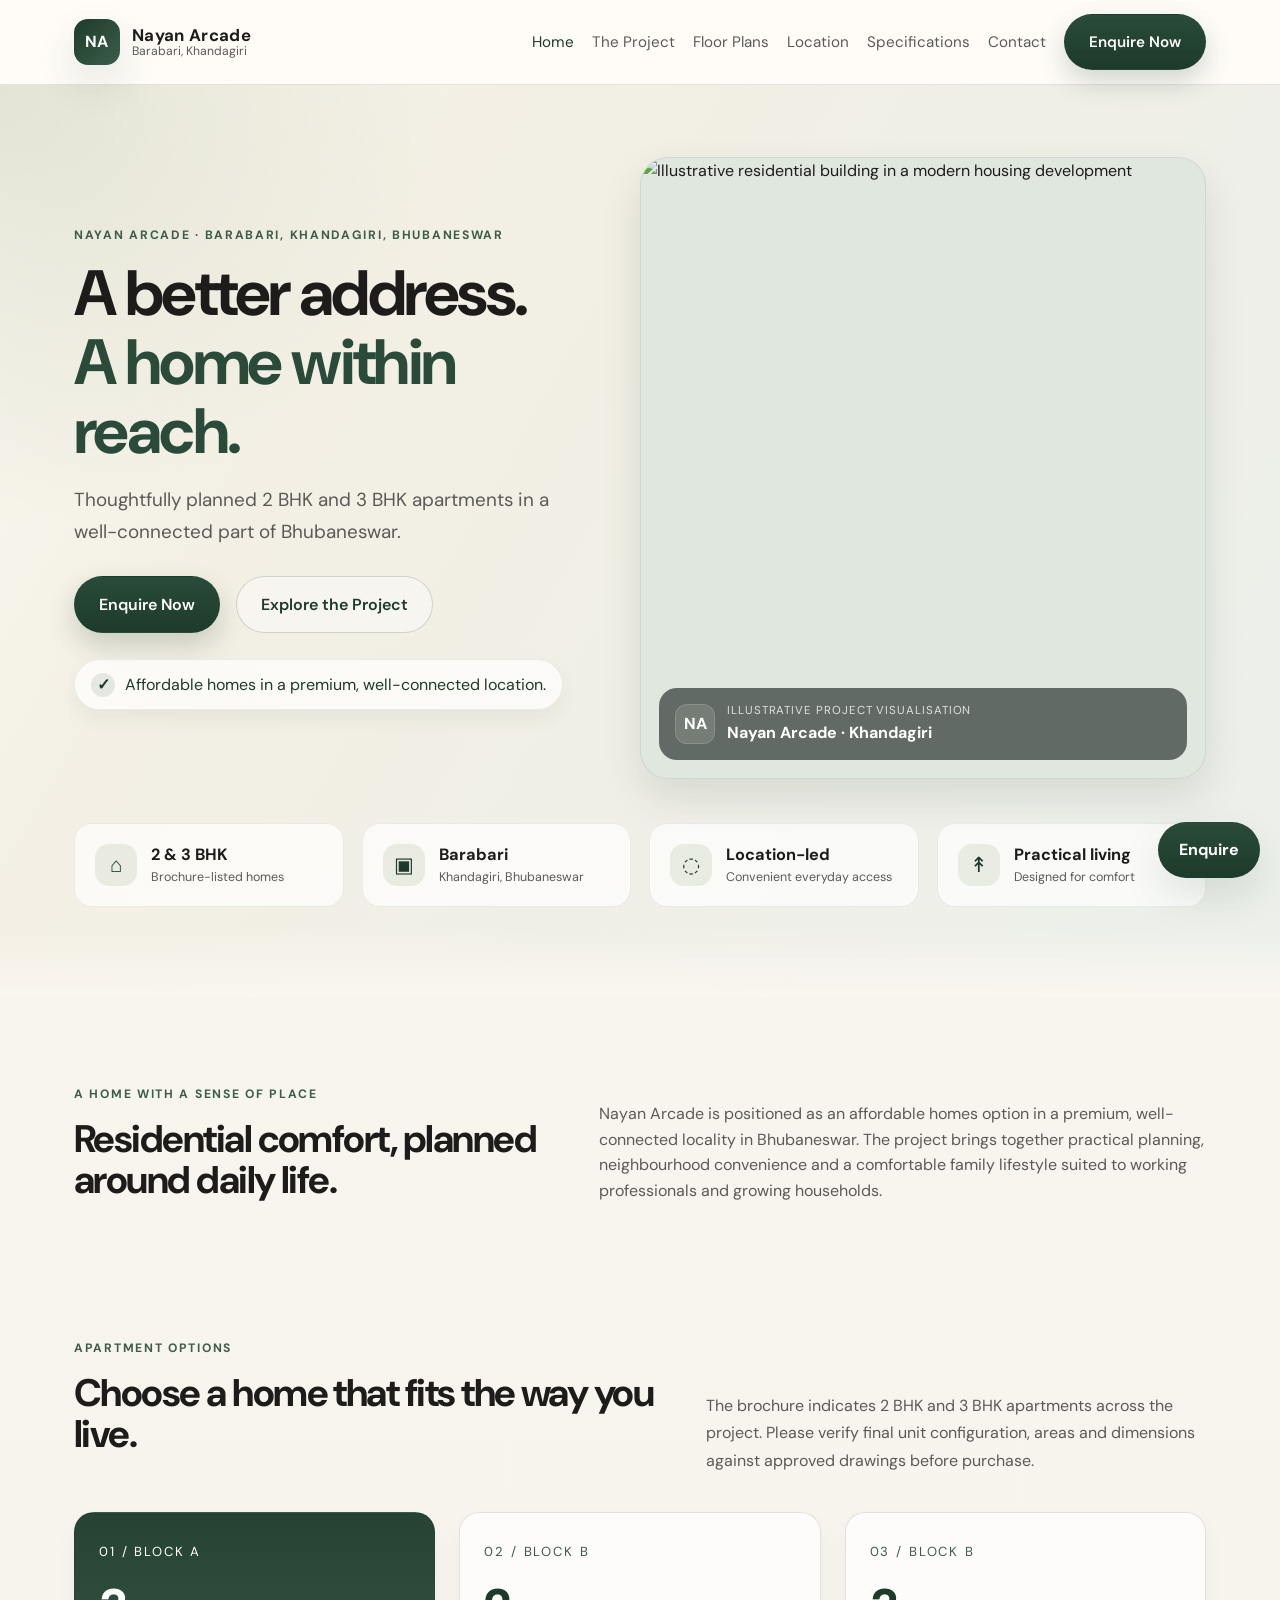
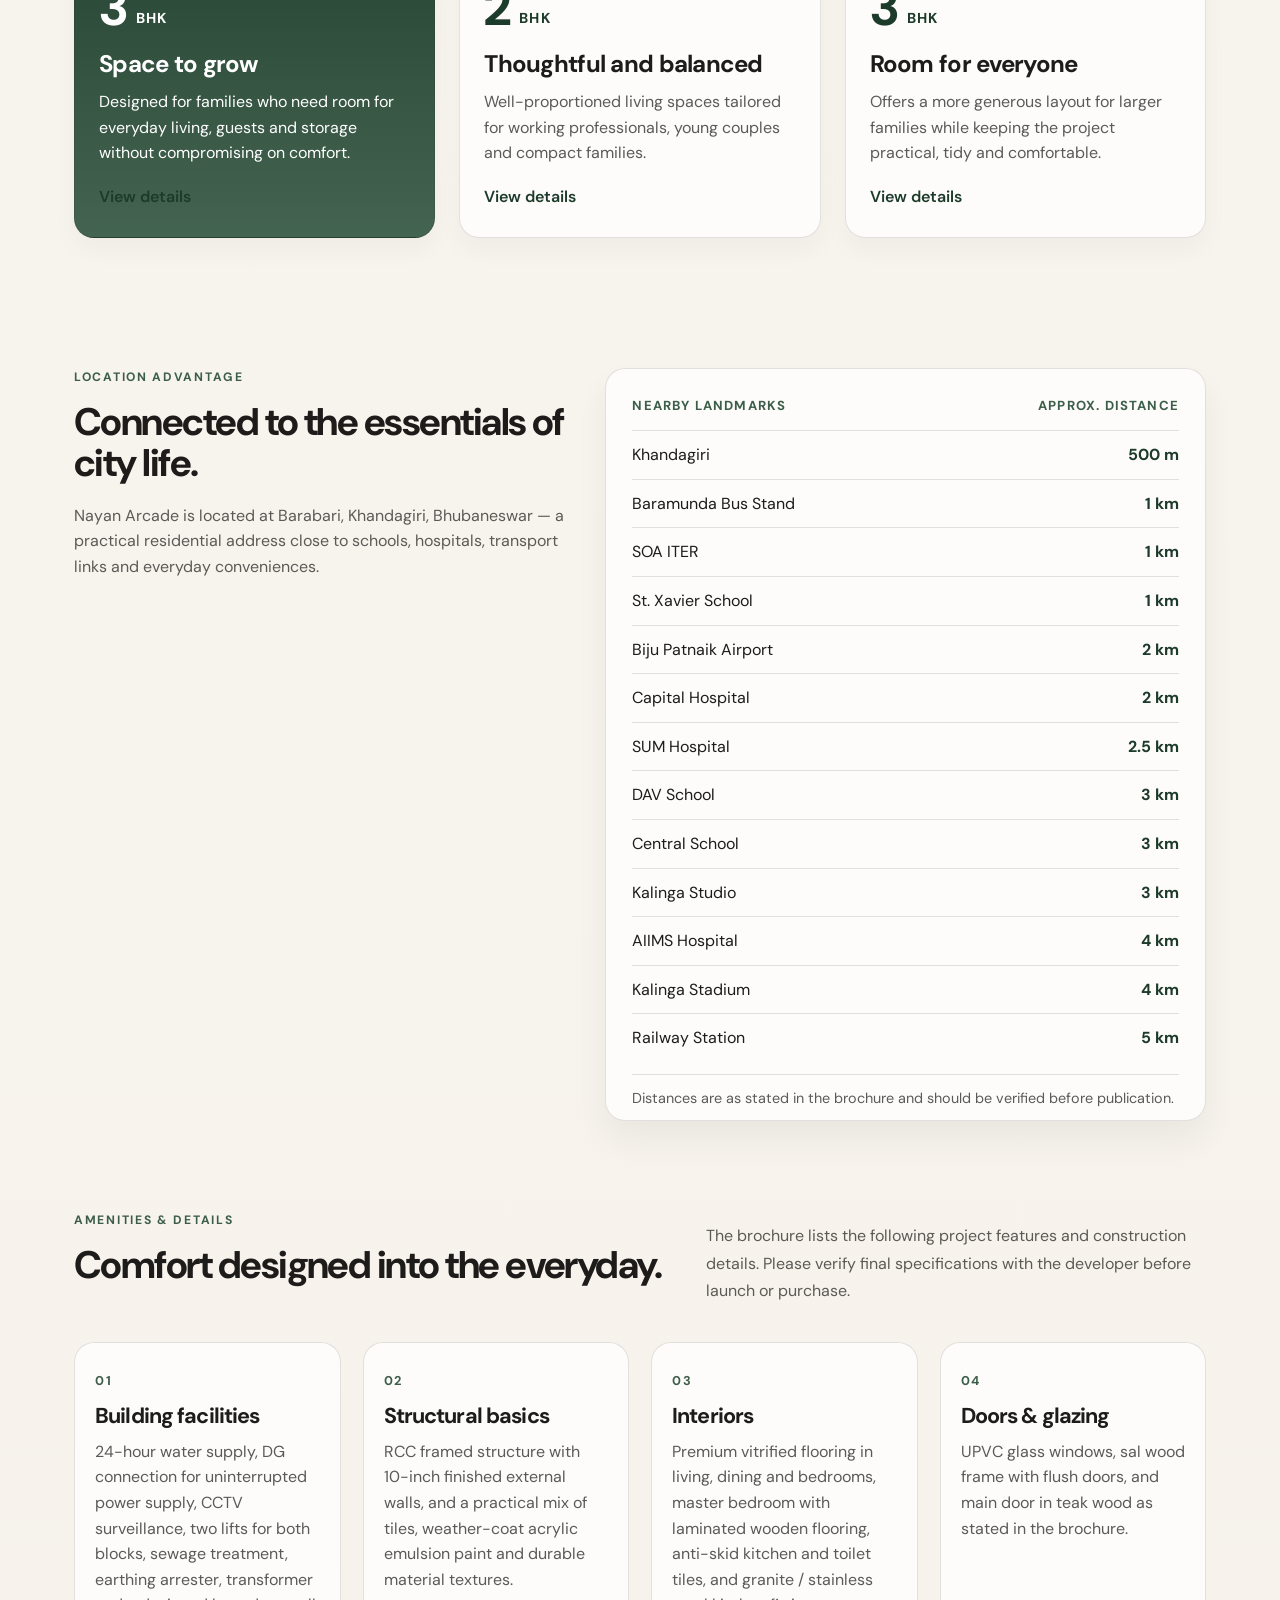
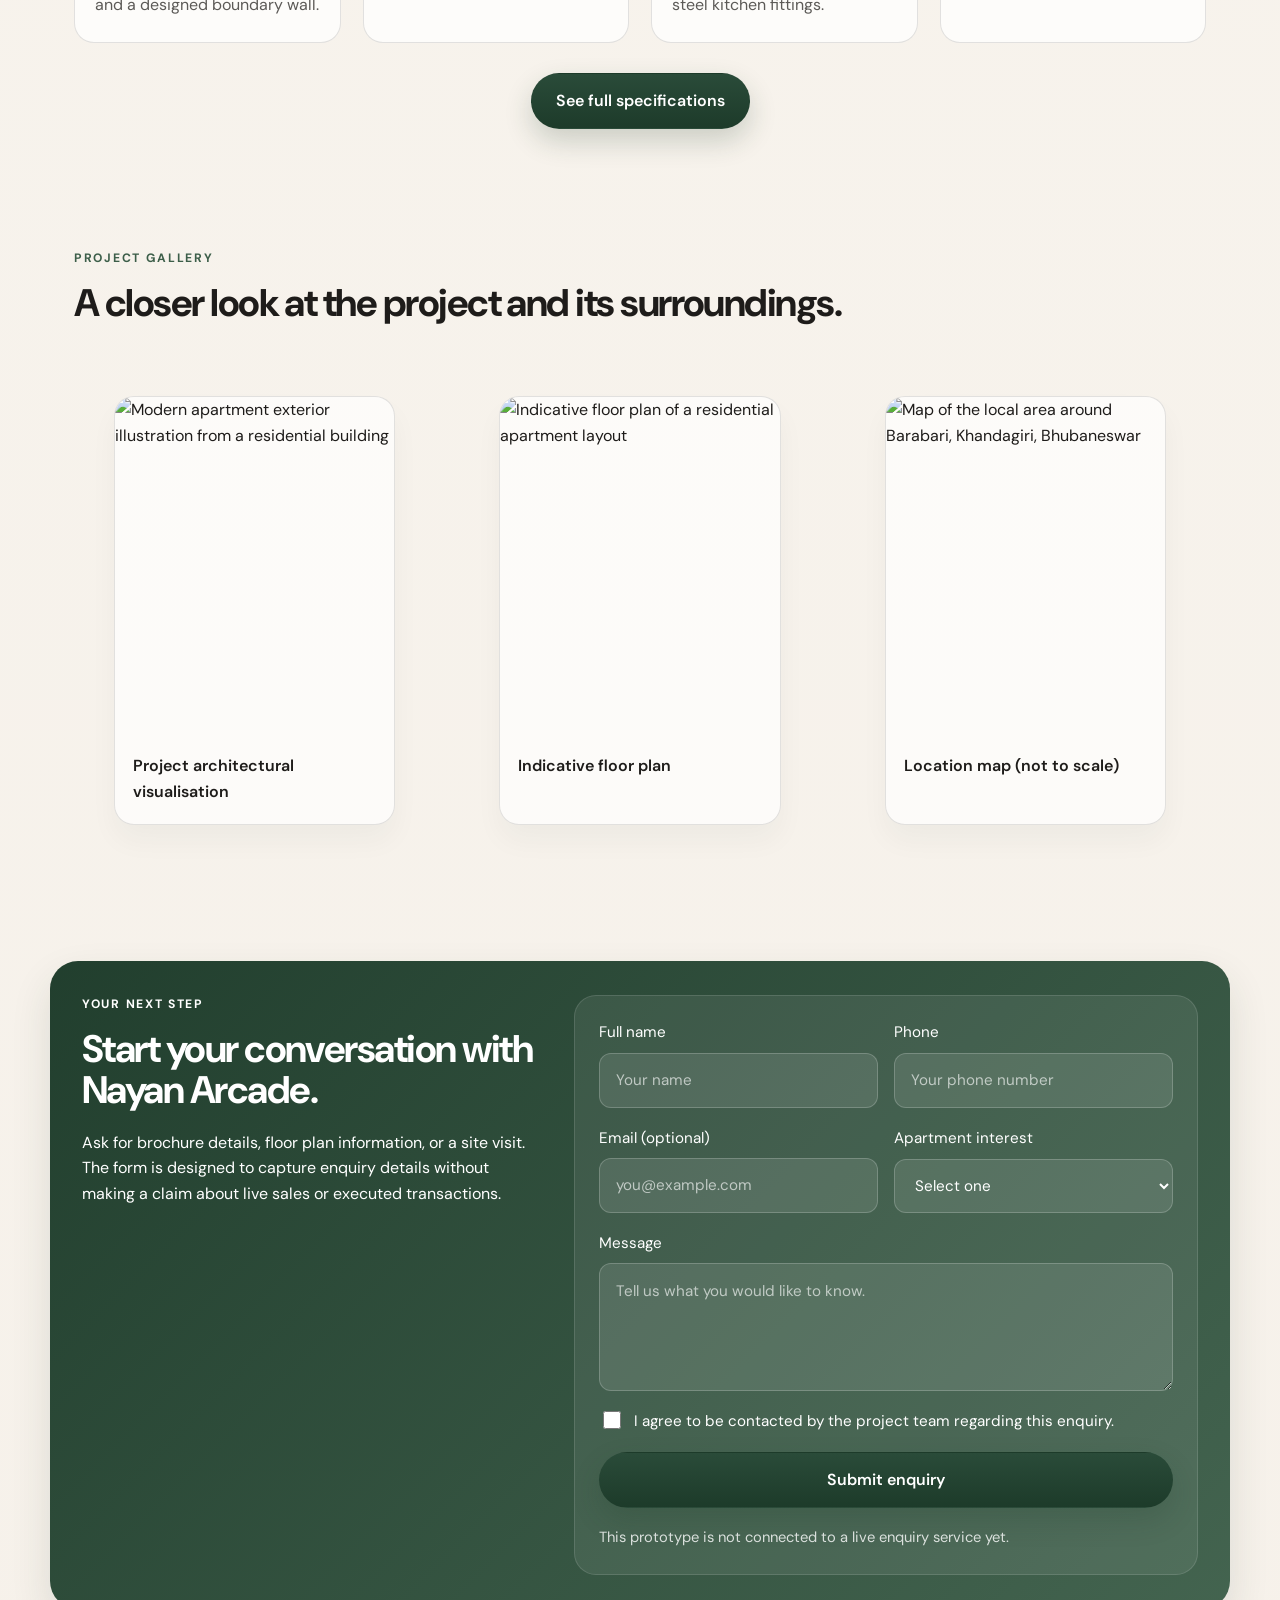
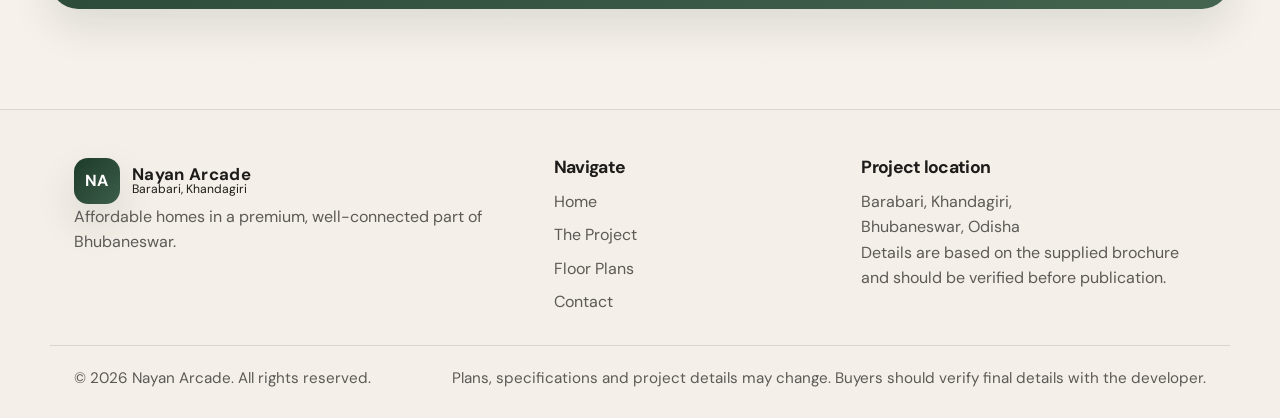
==== commit a00020d1: "Refresh the Nayan Arcade marketing site with a premium, brochure-aligned redesign and consistent for" ====
--- a/index.html
+++ b/index.html
@@ -1,125 +1,361 @@
 <!doctype html>
 <html lang="en">
-<head>
-  <meta charset="utf-8">
-  <meta name="viewport" content="width=device-width, initial-scale=1">
-  <meta name="theme-color" content="#173D59">
-  <title>Nayan Arcade | Value-led 2 &amp; 3 BHK Apartments in Khandagiri</title>
-  <meta name="description" content="Discover Nayan Arcade, a residential apartment complex at Barabari, Khandagiri, Bhubaneswar. Explore brochure-listed 2 BHK and 3 BHK plans in a well-connected location.">
-  <meta name="keywords" content="flats in Khandagiri, apartments in Bhubaneswar, 2 BHK Bhubaneswar, 3 BHK Khandagiri, affordable homes Bhubaneswar">
-  <meta property="og:title" content="Nayan Arcade | Homes in Khandagiri, Bhubaneswar">
-  <meta property="og:description" content="Value-led apartment living in a well-connected Khandagiri location. Brochure-listed 2 BHK and 3 BHK configurations.">
-  <meta property="og:type" content="website">
-  <meta property="og:url" content="https://snehasish3569-hue.github.io/nayan-arcade-website/">
-  <meta property="og:image" content="https://images.unsplash.com/photo-1460317442991-0ec209397118?auto=format&amp;fit=crop&amp;w=1600&amp;q=85">
-  <link rel="preconnect" href="https://fonts.googleapis.com">
-  <link rel="preconnect" href="https://fonts.gstatic.com" crossorigin>
-  <link href="https://fonts.googleapis.com/css2?family=DM+Sans:wght@400;500;600;700&amp;family=Playfair+Display:wght@500;600;700&amp;display=swap" rel="stylesheet">
-  <link rel="stylesheet" href="css/style.css">
-  <link rel="stylesheet" href="css/responsive.css">
-  <link rel="icon" href="assets/favicon.svg" type="image/svg+xml">
-  <script type="application/ld+json">
-  {
-    "@context":"https://schema.org",
-    "@type":"ApartmentComplex",
-    "name":"Nayan Arcade",
-    "description":"Residential apartment complex in Barabari, Khandagiri, Bhubaneswar. Brochure-listed configurations include 2 BHK and 3 BHK.",
-    "address":{"@type":"PostalAddress","streetAddress":"Barabari, Khandagiri","addressLocality":"Bhubaneswar","addressRegion":"Odisha","addressCountry":"IN"},
-    "url":"https://snehasish3569-hue.github.io/nayan-arcade-website/"
-  }
-  </script>
-</head>
-<body>
-  <a class="skip-link" href="#main">Skip to content</a>
-  <header class="site-header">
-    <div class="container nav-wrap">
-      <a class="brand" href="index.html" aria-label="Nayan Arcade home">
-        <img src="assets/favicon.svg" alt="" width="44" height="44">
-        <span><strong>Nayan Arcade</strong><small>Building Homes. Creating Happiness.</small></span>
-      </a>
-      <button class="nav-toggle" type="button" aria-label="Open navigation" aria-expanded="false"><span></span><span></span><span></span></button>
-      <nav class="site-nav" aria-label="Main navigation">
-        <a class="active" href="index.html">Home</a><a href="about.html">About</a><a href="projects.html">The Project</a><a href="contact.html">Contact</a>
-        <a class="btn btn-primary nav-cta" href="contact.html#enquiry">Enquire now <span aria-hidden="true">↗</span></a>
-      </nav>
-    </div>
-  </header>
-
-  <main id="main">
-    <section class="premium-hero">
-      <div class="container premium-hero-grid">
-        <div class="premium-hero-copy">
-          <p class="eyebrow"><span class="eyebrow-dot"></span> Barabari · Khandagiri · Bhubaneswar</p>
-          <p class="premium-kicker">A considered home. A connected address.</p>
-          <h1>Good living<br>should feel <em>within reach.</em></h1>
-          <p class="premium-lede">Explore brochure-listed 2 &amp; 3 BHK apartment plans at Nayan Arcade, a residential complex in Khandagiri—an address connected to the places that make everyday life easier.</p>
-          <div class="hero-actions">
-            <a class="btn btn-primary" href="projects.html">Discover Nayan Arcade <span aria-hidden="true">→</span></a>
-            <a class="text-action" href="contact.html#enquiry">Ask about a visit <span aria-hidden="true">↗</span></a>
-          </div>
-          <div class="premium-trust-line"><span class="trust-check">✓</span><span>Clear project details, thoughtfully presented.<small>Based on the supplied brochure; please verify current details with the developer.</small></span></div>
-        </div>
-        <figure class="premium-hero-image">
-          <img src="https://images.unsplash.com/photo-1460317442991-0ec209397118?auto=format&amp;fit=crop&amp;w=1600&amp;q=85" alt="Illustrative stock photograph of a contemporary apartment building; this is not a photograph of Nayan Arcade" fetchpriority="high">
-          <figcaption><span class="image-caption-mark">NA</span><span><small>Apartment living in focus</small><strong>Nayan Arcade · Khandagiri</strong></span></figcaption>
-          <span class="illustrative-note">Illustrative apartment image · not an actual project photograph</span>
-          <span class="hero-image-rule" aria-hidden="true"></span>
-        </figure>
+  <head>
+    <meta charset="utf-8">
+    <meta name="viewport" content="width=device-width, initial-scale=1">
+    <meta name="theme-color" content="#1d3b2a">
+    <title>Nayan Arcade | Affordable 2 & 3 BHK Apartments in Barabari, Khandagiri, Bhubaneswar</title>
+    <meta name="description" content="Nayan Arcade offers carefully planned 2 BHK and 3 BHK apartments in Barabari, Khandagiri, Bhubaneswar. Explore the project, amenities, location, and brochure-based specifications.">
+    <meta name="keywords" content="Nayan Arcade, apartments in Khandagiri, apartments in Bhubaneswar, 2 BHK Barabari, 3 BHK Bhubaneswar, affordable homes Bhubaneswar">
+    <meta property="og:title" content="Nayan Arcade | Homes in Barabari, Khandagiri, Bhubaneswar">
+    <meta property="og:description" content="A better address. A home within reach. Thoughtfully planned 2 BHK and 3 BHK apartments in a well-connected part of Bhubaneswar.">
+    <meta property="og:type" content="website">
+    <meta property="og:url" content="https://snehasish3569-hue.github.io/nayan-arcade-website/">
+    <meta property="og:image" content="https://images.unsplash.com/photo-1460317442991-0ec209397118?auto=format&fit=crop&w=1200&q=80">
+    <link rel="preconnect" href="https://fonts.googleapis.com">
+    <link rel="preconnect" href="https://fonts.gstatic.com" crossorigin>
+    <link href="https://fonts.googleapis.com/css2?family=DM+Sans:wght@400;500;600;700&family=Cormorant+Garamond:wght@500;600;700&display=swap" rel="stylesheet">
+    <link rel="stylesheet" href="css/style.css">
+    <link rel="stylesheet" href="css/responsive.css">
+    <link rel="icon" href="assets/favicon.svg" type="image/svg+xml">
+    <script type="application/ld+json">
+      {
+        "@context": "https://schema.org",
+        "@type": "ApartmentComplex",
+        "name": "Nayan Arcade",
+        "description": "Residential apartment complex in Barabari, Khandagiri, Bhubaneswar with brochure-listed 2 BHK and 3 BHK configurations.",
+        "address": {
+          "@type": "PostalAddress",
+          "streetAddress": "Barabari, Khandagiri",
+          "addressLocality": "Bhubaneswar",
+          "addressRegion": "Odisha",
+          "addressCountry": "IN"
+        },
+        "url": "https://snehasish3569-hue.github.io/nayan-arcade-website/"
+      }
+    </script>
+  </head>
+  <body>
+    <a class="skip-link" href="#main">Skip to content</a>
+
+    <header class="site-header">
+      <div class="container nav-wrap">
+        <a class="brand" href="index.html" aria-label="Nayan Arcade home">
+          <span class="brand-mark" aria-hidden="true">NA</span>
+          <span class="brand-copy">
+            <strong>Nayan Arcade</strong>
+            <small>Barabari, Khandagiri</small>
+          </span>
+        </a>
+
+        <button class="nav-toggle" type="button" aria-label="Open navigation" aria-expanded="false">
+          <span></span><span></span><span></span>
+        </button>
+
+        <nav class="site-nav" aria-label="Main navigation">
+          <a class="active" href="index.html">Home</a>
+          <a href="project-details.html#project">The Project</a>
+          <a href="project-details.html#plans">Floor Plans</a>
+          <a href="project-details.html#location">Location</a>
+          <a href="project-details.html#specifications">Specifications</a>
+          <a href="contact.html#enquiry">Contact</a>
+          <a class="btn btn-primary nav-cta" href="contact.html#enquiry">Enquire Now</a>
+        </nav>
       </div>
-      <div class="container premium-facts" aria-label="Project overview">
-        <div><span class="fact-icon">⌂</span><span><strong>2 &amp; 3 BHK</strong><small>Brochure-listed plans</small></span></div>
-        <div><span class="fact-icon">▦</span><span><strong>Block A &amp; Block B</strong><small>Two residential blocks</small></span></div>
-        <div><span class="fact-icon">⌖</span><span><strong>Khandagiri</strong><small>Bhubaneswar, Odisha</small></span></div>
-        <div><span class="fact-icon">↟</span><span><strong>Stilt + 4</strong><small>Configuration shown in brochure</small></span></div>
+    </header>
+
+    <main id="main">
+      <section class="premium-hero">
+        <div class="container premium-hero-grid">
+          <div class="premium-hero-copy">
+            <p class="eyebrow">NAYAN ARCADE · BARABARI, KHANDAGIRI, BHUBANESWAR</p>
+            <h1>A better address.<br><span>A home within reach.</span></h1>
+            <p class="premium-lede">Thoughtfully planned 2 BHK and 3 BHK apartments in a well-connected part of Bhubaneswar.</p>
+
+            <div class="hero-actions">
+              <a class="btn btn-primary" href="contact.html#enquiry">Enquire Now</a>
+              <a class="btn btn-secondary" href="project-details.html#project">Explore the Project</a>
+            </div>
+
+            <div class="premium-trust-line" aria-label="Project summary">
+              <span class="trust-check">✓</span>
+              <span>Affordable homes in a premium, well-connected location.</span>
+            </div>
+          </div>
+
+          <figure class="premium-hero-image">
+            <img src="https://images.unsplash.com/photo-1460317442991-0ec209397118?auto=format&fit=crop&w=1200&q=80" alt="Illustrative residential building in a modern housing development">
+            <figcaption>
+              <span class="image-caption-mark">NA</span>
+              <span>
+                <small>Illustrative project visualisation</small>
+                <strong>Nayan Arcade · Khandagiri</strong>
+              </span>
+            </figcaption>
+          </figure>
+        </div>
+
+        <div class="container premium-facts" aria-label="Project overview">
+          <div>
+            <span class="fact-icon">⌂</span>
+            <span><strong>2 &amp; 3 BHK</strong><small>Brochure-listed homes</small></span>
+          </div>
+          <div>
+            <span class="fact-icon">▣</span>
+            <span><strong>Barabari</strong><small>Khandagiri, Bhubaneswar</small></span>
+          </div>
+          <div>
+            <span class="fact-icon">◌</span>
+            <span><strong>Location-led</strong><small>Convenient everyday access</small></span>
+          </div>
+          <div>
+            <span class="fact-icon">↟</span>
+            <span><strong>Practical living</strong><small>Designed for comfort</small></span>
+          </div>
+        </div>
+      </section>
+
+      <section class="premium-intro">
+        <div class="container premium-intro-grid">
+          <div>
+            <p class="eyebrow">A home with a sense of place</p>
+            <h2>Residential comfort, planned around daily life.</h2>
+          </div>
+          <div>
+            <p>Nayan Arcade is positioned as an affordable homes option in a premium, well-connected locality in Bhubaneswar. The project brings together practical planning, neighbourhood convenience and a comfortable family lifestyle suited to working professionals and growing households.</p>
+          </div>
+        </div>
+      </section>
+
+      <section class="section premium-plans" id="plans">
+        <div class="container">
+          <div class="section-heading">
+            <div>
+              <p class="eyebrow">Apartment options</p>
+              <h2>Choose a home that fits the way you live.</h2>
+            </div>
+            <p class="section-note">The brochure indicates 2 BHK and 3 BHK apartments across the project. Please verify final unit configuration, areas and dimensions against approved drawings before purchase.</p>
+          </div>
+
+          <div class="premium-plan-grid">
+            <article class="premium-plan-card plan-featured">
+              <span class="plan-counter">01 / BLOCK A</span>
+              <span class="plan-bhk">3<span>BHK</span></span>
+              <h3>Space to grow</h3>
+              <p>Designed for families who need room for everyday living, guests and storage without compromising on comfort.</p>
+              <a href="project-details.html#plans">View details</a>
+            </article>
+
+            <article class="premium-plan-card">
+              <span class="plan-counter">02 / BLOCK B</span>
+              <span class="plan-bhk">2<span>BHK</span></span>
+              <h3>Thoughtful and balanced</h3>
+              <p>Well-proportioned living spaces tailored for working professionals, young couples and compact families.</p>
+              <a href="project-details.html#plans">View details</a>
+            </article>
+
+            <article class="premium-plan-card">
+              <span class="plan-counter">03 / BLOCK B</span>
+              <span class="plan-bhk">3<span>BHK</span></span>
+              <h3>Room for everyone</h3>
+              <p>Offers a more generous layout for larger families while keeping the project practical, tidy and comfortable.</p>
+              <a href="project-details.html#plans">View details</a>
+            </article>
+          </div>
+        </div>
+      </section>
+
+      <section class="premium-location" id="location">
+        <div class="container premium-location-grid">
+          <div class="premium-location-copy">
+            <p class="eyebrow">Location advantage</p>
+            <h2>Connected to the essentials of city life.</h2>
+            <p>Nayan Arcade is located at Barabari, Khandagiri, Bhubaneswar — a practical residential address close to schools, hospitals, transport links and everyday conveniences.</p>
+          </div>
+
+          <div class="premium-distance-card">
+            <div class="distance-card-head">
+              <span>Nearby landmarks</span>
+              <span>Approx. distance</span>
+            </div>
+
+            <ul class="distance-list">
+              <li><span>Khandagiri</span><strong>500 m</strong></li>
+              <li><span>Baramunda Bus Stand</span><strong>1 km</strong></li>
+              <li><span>SOA ITER</span><strong>1 km</strong></li>
+              <li><span>St. Xavier School</span><strong>1 km</strong></li>
+              <li><span>Biju Patnaik Airport</span><strong>2 km</strong></li>
+              <li><span>Capital Hospital</span><strong>2 km</strong></li>
+              <li><span>SUM Hospital</span><strong>2.5 km</strong></li>
+              <li><span>DAV School</span><strong>3 km</strong></li>
+              <li><span>Central School</span><strong>3 km</strong></li>
+              <li><span>Kalinga Studio</span><strong>3 km</strong></li>
+              <li><span>AIIMS Hospital</span><strong>4 km</strong></li>
+              <li><span>Kalinga Stadium</span><strong>4 km</strong></li>
+              <li><span>Railway Station</span><strong>5 km</strong></li>
+            </ul>
+
+            <p class="distance-footnote">Distances are as stated in the brochure and should be verified before publication.</p>
+          </div>
+        </div>
+      </section>
+
+      <section class="section premium-features" id="specifications">
+        <div class="container">
+          <div class="section-heading">
+            <div>
+              <p class="eyebrow">Amenities &amp; details</p>
+              <h2>Comfort designed into the everyday.</h2>
+            </div>
+            <p class="section-note">The brochure lists the following project features and construction details. Please verify final specifications with the developer before launch or purchase.</p>
+          </div>
+
+          <div class="premium-feature-grid">
+            <article>
+              <span>01</span>
+              <h3>Building facilities</h3>
+              <p>24-hour water supply, DG connection for uninterrupted power supply, CCTV surveillance, two lifts for both blocks, sewage treatment, earthing arrester, transformer and a designed boundary wall.</p>
+            </article>
+            <article>
+              <span>02</span>
+              <h3>Structural basics</h3>
+              <p>RCC framed structure with 10-inch finished external walls, and a practical mix of tiles, weather-coat acrylic emulsion paint and durable material textures.</p>
+            </article>
+            <article>
+              <span>03</span>
+              <h3>Interiors</h3>
+              <p>Premium vitrified flooring in living, dining and bedrooms, master bedroom with laminated wooden flooring, anti-skid kitchen and toilet tiles, and granite / stainless steel kitchen fittings.</p>
+            </article>
+            <article>
+              <span>04</span>
+              <h3>Doors &amp; glazing</h3>
+              <p>UPVC glass windows, sal wood frame with flush doors, and main door in teak wood as stated in the brochure.</p>
+            </article>
+          </div>
+
+          <div class="section-cta-row">
+            <a class="btn btn-primary" href="project-details.html#specifications">See full specifications</a>
+          </div>
+        </div>
+      </section>
+
+      <section class="section premium-gallery" aria-labelledby="gallery-heading">
+        <div class="container">
+          <div class="section-heading">
+            <div>
+              <p class="eyebrow">Project gallery</p>
+              <h2 id="gallery-heading">A closer look at the project and its surroundings.</h2>
+            </div>
+          </div>
+
+          <div class="gallery-grid">
+            <figure class="gallery-card">
+              <img src="https://images.unsplash.com/photo-1502672260266-1c1ef2d93688?auto=format&fit=crop&w=900&q=80" alt="Modern apartment exterior illustration from a residential building">
+              <figcaption>Project architectural visualisation</figcaption>
+            </figure>
+            <figure class="gallery-card">
+              <img src="https://images.unsplash.com/photo-1494526585095-c41746248156?auto=format&fit=crop&w=900&q=80" alt="Indicative floor plan of a residential apartment layout">
+              <figcaption>Indicative floor plan</figcaption>
+            </figure>
+            <figure class="gallery-card">
+              <img src="https://images.unsplash.com/photo-1524661135-423995f22d0b?auto=format&fit=crop&w=900&q=80" alt="Map of the local area around Barabari, Khandagiri, Bhubaneswar">
+              <figcaption>Location map (not to scale)</figcaption>
+            </figure>
+          </div>
+        </div>
+      </section>
+
+      <section class="premium-enquiry" id="enquiry">
+        <div class="container premium-enquiry-inner">
+          <div class="enquiry-copy">
+            <p class="eyebrow">Your next step</p>
+            <h2>Start your conversation with Nayan Arcade.</h2>
+            <p>Ask for brochure details, floor plan information, or a site visit. The form is designed to capture enquiry details without making a claim about live sales or executed transactions.</p>
+          </div>
+
+          <form class="lead-form" data-form="lead-form" novalidate>
+            <div class="field-row">
+              <label>
+                Full name
+                <input type="text" name="name" required placeholder="Your name">
+              </label>
+              <label>
+                Phone
+                <input type="tel" name="phone" required placeholder="Your phone number">
+              </label>
+            </div>
+
+            <div class="field-row">
+              <label>
+                Email (optional)
+                <input type="email" name="email" placeholder="you@example.com">
+              </label>
+              <label>
+                Apartment interest
+                <select name="interest" aria-label="Apartment interest">
+                  <option value="">Select one</option>
+                  <option>2 BHK</option>
+                  <option>3 BHK</option>
+                  <option>Not sure</option>
+                </select>
+              </label>
+            </div>
+
+            <label>
+              Message
+              <textarea name="message" rows="4" placeholder="Tell us what you would like to know."></textarea>
+            </label>
+
+            <div class="consent-box">
+              <input type="checkbox" id="consent" name="consent" required>
+              <label for="consent">I agree to be contacted by the project team regarding this enquiry.</label>
+            </div>
+
+            <button class="btn btn-primary" type="submit">Submit enquiry</button>
+            <p class="form-note" aria-live="polite">This prototype is not connected to a live enquiry service yet.</p>
+          </form>
+        </div>
+      </section>
+    </main>
+
+    <footer class="premium-footer">
+      <div class="container premium-footer-grid">
+        <div>
+          <a class="brand brand-inverse" href="index.html" aria-label="Nayan Arcade home">
+            <span class="brand-mark" aria-hidden="true">NA</span>
+            <span class="brand-copy">
+              <strong>Nayan Arcade</strong>
+              <small>Barabari, Khandagiri</small>
+            </span>
+          </a>
+          <p>Affordable homes in a premium, well-connected part of Bhubaneswar.</p>
+        </div>
+
+        <div>
+          <h3>Navigate</h3>
+          <ul>
+            <li><a href="index.html">Home</a></li>
+            <li><a href="project-details.html#project">The Project</a></li>
+            <li><a href="project-details.html#plans">Floor Plans</a></li>
+            <li><a href="contact.html#enquiry">Contact</a></li>
+          </ul>
+        </div>
+
+        <div>
+          <h3>Project location</h3>
+          <p>Barabari, Khandagiri,<br>Bhubaneswar, Odisha</p>
+          <p>Details are based on the supplied brochure and should be verified before publication.</p>
+        </div>
       </div>
-    </section>
-
-    <section class="premium-intro">
-      <div class="container premium-intro-grid">
-        <div><p class="eyebrow">A home with a sense of place</p><h2>Everyday comfort.<br><em>A well-connected address.</em></h2></div>
-        <div><p>Nayan Arcade brings apartment living to Barabari, Khandagiri. The brochure presents 2 BHK and 3 BHK plans across Block A and Block B, with a stilt-plus-four-floor configuration.</p><a class="under-link" href="projects.html">Get to know the project <span>→</span></a></div>
+
+      <div class="container footer-bottom">
+        <p>© <span id="year"></span> Nayan Arcade. All rights reserved.</p>
+        <p>Plans, specifications and project details may change. Buyers should verify final details with the developer.</p>
       </div>
-    </section>
-
-    <section class="section premium-plans">
-      <div class="container">
-        <div class="section-heading"><div><p class="eyebrow">Find a plan that fits</p><h2>Room for your next<br><em>chapter to begin.</em></h2></div><p class="premium-section-note">The apartment configurations below are shown in the supplied brochure. Request approved plans and current availability from the developer.</p></div>
-        <div class="premium-plan-grid">
-          <article class="premium-plan-card plan-featured">
-            <span class="plan-counter">01 <i>/ BLOCK A</i></span><span class="plan-bhk">3<span>BHK</span></span><h3>Space to grow into</h3><p>A 3 BHK apartment plan is shown for Block A in the brochure.</p><a href="project-details.html#configurations">Explore the plan <span>↗</span></a>
-          </article>
-          <article class="premium-plan-card">
-            <span class="plan-counter">02 <i>/ BLOCK B</i></span><span class="plan-bhk">2<span>BHK</span></span><h3>Thoughtfully proportioned</h3><p>Block B includes a 2 BHK plan in the brochure, with a separate stilt-floor plan.</p><a href="project-details.html#configurations">Explore the plan <span>↗</span></a>
-          </article>
-          <article class="premium-plan-card">
-            <span class="plan-counter">03 <i>/ BLOCK B</i></span><span class="plan-bhk">3<span>BHK</span></span><h3>Room for everyone</h3><p>A 3 BHK apartment plan is also shown for Block B.</p><a href="project-details.html#configurations">Explore the plan <span>↗</span></a>
-          </article>
-        </div>
-        <p class="plan-footnote">Floor plan illustrations, areas, dimensions and orientation should be confirmed against approved drawings.</p>
-      </div>
-    </section>
-
-    <section class="premium-location">
-      <div class="container premium-location-grid">
-        <div class="premium-location-copy"><p class="eyebrow">Khandagiri, Bhubaneswar</p><h2>A premium <em>location</em><br>for everyday life.</h2><p>The brochure places Nayan Arcade near local landmarks, education, healthcare and transport links. The distances shown are brochure-stated approximations and have not been independently verified.</p><a class="btn btn-light" href="project-details.html#location">Explore the neighbourhood <span>→</span></a></div>
-        <div class="premium-distance-card"><div class="distance-card-head"><span>Selected nearby landmarks</span><span>Brochure distances*</span></div><div><span>Khandagiri</span><strong>500 m</strong></div><div><span>Baramunda Bus Stand</span><strong>1 km</strong></div><div><span>Biju Patnaik Airport</span><strong>2 km</strong></div><div><span>Capital Hospital</span><strong>2 km</strong></div><div><span>Sum Hospital</span><strong>2.5 km</strong></div><div><span>Railway Station</span><strong>5 km</strong></div><p>*Approximate distances reproduced from the brochure; routes and current travel distances may vary. Location map is not to scale.</p></div>
-      </div>
-    </section>
-
-    <section class="section premium-features">
-      <div class="container">
-        <div class="section-heading"><div><p class="eyebrow">The details matter</p><h2>Comfort in the considered<br><em>finishing touches.</em></h2></div><p class="premium-section-note">Selected facilities and specifications listed below come from the supplied brochure. Confirm their current scope, brands and availability with the developer.</p></div>
-        <div class="premium-feature-grid"><article><span>01</span><h3>Building facilities</h3><p>The brochure lists 24-hour water supply, DG connection, CCTV surveillance, two lifts for both blocks and a sewage treatment facility.</p></article><article><span>02</span><h3>Kitchen &amp; flooring</h3><p>Brochure-stated finishes include a granite kitchen counter, stainless-steel sink, anti-skid kitchen tiles and vitrified living-area flooring.</p></article><article><span>03</span><h3>Windows &amp; balcony</h3><p>The brochure describes uPVC glass windows, balcony floor tiles and safety steel railing.</p></article></div>
-        <a class="under-link" href="project-details.html">See facilities &amp; specifications <span>→</span></a>
-      </div>
-    </section>
-
-    <section class="premium-enquiry"><div class="container premium-enquiry-inner"><div><p class="eyebrow">Your next step</p><h2>Come closer to<br><em>feeling at home.</em></h2><p>Ask us about the brochure-listed apartment plans, project specifications or arranging a visit.</p><a class="btn btn-primary" href="contact.html#enquiry">Make an enquiry <span>→</span></a></div><div class="premium-enquiry-side"><span aria-hidden="true">✳</span><p>Good decisions start with clear information.</p><small>Official phone, email and office details will be added when confirmed.</small></div></div></section>
-    <p class="premium-disclaimer container">Project information is summarized from the supplied promotional brochure. The brochure states that specifications and details are tentative, may change without notice and are not a legal document. Pricing, availability, project status, areas and registration details are not stated here because verified information was not supplied. Please confirm details with the developer.</p>
-  </main>
-
-  <footer class="premium-footer"><div class="container premium-footer-grid"><div><a class="brand brand-inverse" href="index.html"><img src="assets/favicon.svg" alt="" width="44" height="44"><span><strong>Nayan Arcade</strong><small>Building Homes. Creating Happiness.</small></span></a><p>A residential complex at Barabari, Khandagiri, Bhubaneswar.</p></div><div><h3>Discover</h3><a href="about.html">About</a><a href="projects.html">The project</a><a href="project-details.html">Facilities &amp; finishes</a></div><div><h3>Get in touch</h3><p>Official contact details to be added.</p><a href="contact.html#enquiry">Make an enquiry ↗</a></div></div><div class="container premium-footer-bottom"><span>© <span id="year"></span> Nayan Arcade</span><span>Project details subject to brochure disclaimer.</span></div></footer>
-  <a class="premium-float-cta" href="contact.html#enquiry" aria-label="Go to Nayan Arcade enquiry details"><span aria-hidden="true">↗</span> Enquire</a>
-  <script src="js/main.js"></script>
-</body>
+    </footer>
+
+    <a class="premium-float-cta" href="contact.html#enquiry" aria-label="Enquire about Nayan Arcade">Enquire</a>
+
+    <script src="js/main.js"></script>
+  </body>
 </html>
--- a/css/style.css
+++ b/css/style.css
@@ -1,2 +1,859 @@
-/* Premium homepage direction — keeps the existing brand palette intact. */
-.premium-hero{position:relative;padding:70px 0 0;background:linear-gradient(112deg,#f8f6f0 0%,#fbfaf7 48%,#eef2ef 100%);overflow:hidden}.premium-hero-grid{display:grid;grid-template-columns:.92fr 1.08fr;gap:7%;align-items:center;padding-bottom:48px}.premium-hero-copy{padding:10px 0 30px}.premium-kicker{margin:-7px 0 16px;color:#987b51;font-size:.73rem;font-weight:700;letter-spacing:.13em;text-transform:uppercase}.premium-hero h1{font:500 clamp(3.2rem,6vw,5.55rem)/1.01 var(--serif);letter-spacing:-.05em;color:var(--navy);margin:0 0 22px}.premium-hero h1 em,.premium-intro h2 em,.section-heading h2 em,.premium-location-copy h2 em,.premium-enquiry h2 em{color:var(--teal);font-weight:500}.premium-lede{max-width:510px;color:#627078;font-size:.97rem;line-height:1.9}.premium-hero .hero-actions{margin:28px 0 31px}.premium-trust-line{display:flex;align-items:flex-start;gap:11px;max-width:445px;padding-top:18px;border-top:1px solid #dfe4df;color:var(--navy);font-size:.76rem;font-weight:700;line-height:1.5}.trust-check{width:20px;height:20px;display:grid;place-items:center;flex:none;border:1px solid #9dbbb4;border-radius:50%;color:var(--teal);font-size:.66rem}.premium-trust-line small{display:block;color:#78858a;font-size:.65rem;font-weight:400;margin-top:3px}.premium-hero-image{position:relative;margin:0;padding:0 0 26px 26px}.premium-hero-image:before{content:"";position:absolute;z-index:0;left:0;top:24px;bottom:0;width:58%;border:1px solid #c9d6d2}.premium-hero-image>img{position:relative;z-index:1;width:100%;height:535px;object-fit:cover;box-shadow:0 28px 70px rgba(19,48,62,.17)}.premium-hero-image figcaption{position:absolute;z-index:3;left:0;bottom:0;display:flex;align-items:center;gap:12px;padding:13px 18px;background:#fff;box-shadow:0 10px 28px rgba(23,61,89,.13)}.image-caption-mark{display:grid;place-items:center;width:40px;height:40px;background:var(--navy);color:#fff;font:600 .85rem var(--serif)}.premium-hero-image figcaption>span:last-child{display:grid;line-height:1.35}.premium-hero-image figcaption small{color:var(--teal);font-size:.6rem;letter-spacing:.1em;text-transform:uppercase}.premium-hero-image figcaption strong{color:var(--navy);font-size:.76rem}.illustrative-note{position:absolute;z-index:2;right:13px;bottom:39px;background:rgba(16,43,59,.8);color:#fff;padding:6px 9px;font-size:.59rem;letter-spacing:.025em}.hero-image-rule{position:absolute;right:0;top:0;width:1px;height:74px;background:#c59f63}.premium-facts{position:relative;z-index:2;display:grid;grid-template-columns:repeat(4,1fr);background:#fff;border:1px solid #e8ebe6;box-shadow:0 12px 35px rgba(23,61,89,.055);transform:translateY(1px)}.premium-facts>div{display:flex;align-items:center;gap:13px;padding:18px 22px;border-right:1px solid #e8ebe6}.premium-facts>div:last-child{border:0}.fact-icon{width:34px;height:34px;display:grid;place-items:center;flex:none;color:#b48e59;border:1px solid #e5ddcd;border-radius:50%;font-size:1.05rem}.premium-facts>div>span:last-child{display:grid;line-height:1.35}.premium-facts strong{color:var(--navy);font-size:.78rem}.premium-facts small{color:#7b878b;font-size:.62rem;margin-top:4px}.premium-intro{background:#fff;border-block:1px solid #e9ece8;padding:64px 0}.premium-intro-grid{display:grid;grid-template-columns:1fr 1fr;gap:10%;align-items:center}.premium-intro .eyebrow{margin-bottom:13px}.premium-intro h2,.section-heading h2,.premium-location-copy h2,.premium-enquiry h2{font:500 clamp(2.2rem,4vw,3.55rem)/1.14 var(--serif);letter-spacing:-.035em;color:var(--navy);margin:0}.premium-intro-grid>div:last-child>p{max-width:540px;color:var(--muted);font-size:.88rem;line-height:1.9;margin:0 0 18px}.premium-plans{background:#f4f4ef}.premium-plans .section-heading,.premium-features .section-heading{align-items:end}.premium-section-note{max-width:390px;margin:0;color:#6b787d;font-size:.77rem;line-height:1.85}.premium-plan-grid{display:grid;grid-template-columns:repeat(3,1fr);gap:17px}.premium-plan-card{position:relative;min-height:290px;padding:29px 28px;background:#fff;border:1px solid #e4e9e5;box-shadow:0 12px 28px rgba(23,61,89,.045);transition:transform .2s,box-shadow .2s}.premium-plan-card:hover{transform:translateY(-5px);box-shadow:0 20px 38px rgba(23,61,89,.1)}.plan-featured{background:var(--navy);border-color:var(--navy)}.plan-counter{display:block;color:var(--teal);font-size:.63rem;font-weight:700;letter-spacing:.13em}.plan-featured .plan-counter{color:#a7d0cf}.plan-counter i{font-style:normal;color:#89999b}.plan-bhk{display:block;margin:27px 0 10px;color:var(--navy);font:500 3.2rem/.95 var(--serif)}.plan-bhk span{font:600 .7rem var(--sans);letter-spacing:.12em;margin-left:7px}.plan-featured .plan-bhk,.plan-featured h3,.plan-featured p,.plan-featured>a{color:#fff}.premium-plan-card h3{margin:0 0 9px;color:var(--navy);font:500 1.2rem var(--serif)}.premium-plan-card p{max-width:300px;min-height:50px;margin:0 0 19px;color:#6c7a80;font-size:.74rem;line-height:1.75}.plan-featured p{color:#d1dcdd}.premium-plan-card>a{display:inline-flex;gap:9px;color:var(--teal);font-size:.72rem;font-weight:700}.plan-featured>a{color:#a7d0cf}.plan-footnote{margin:15px 0 0;color:#7a878b;font-size:.64rem}.premium-location{padding:93px 0;background:linear-gradient(120deg,#14364d,#173d59 60%,#1d4b5e);color:#fff}.premium-location-grid{display:grid;grid-template-columns:.9fr 1.1fr;gap:10%;align-items:center}.premium-location-copy .eyebrow{color:#a7d0cf}.premium-location-copy h2{color:#fff}.premium-location-copy h2 em{color:#b4d2cc}.premium-location-copy>p:not(.eyebrow){max-width:440px;margin:21px 0 25px;color:#c6d1d2;font-size:.79rem;line-height:1.9}.premium-distance-card{padding:12px 25px 10px;background:#fff;color:var(--navy);box-shadow:0 20px 50px rgba(4,19,29,.18)}.distance-card-head{display:flex;justify-content:space-between;gap:12px;padding:11px 0 14px;border-bottom:1px solid #e4e9e7;color:#718087;text-transform:uppercase;letter-spacing:.09em;font-size:.58rem;font-weight:700}.premium-distance-card>div:not(.distance-card-head){display:flex;justify-content:space-between;padding:12px 0;border-bottom:1px solid #edf0ed;font-size:.72rem}.premium-distance-card>div strong{color:var(--navy);white-space:nowrap}.premium-distance-card>p{margin:10px 0 6px;color:#859095;font-size:.59rem;line-height:1.6}.premium-features{background:#fff}.premium-feature-grid{display:grid;grid-template-columns:repeat(3,1fr);gap:30px;margin:12px 0 26px}.premium-feature-grid article{padding:25px 22px 22px 0;border-top:1px solid #d9e2de}.premium-feature-grid article>span{display:block;margin-bottom:24px;color:#b48e59;font:500 .8rem var(--serif)}.premium-feature-grid h3{margin:0 0 9px;color:var(--navy);font:500 1.3rem var(--serif)}.premium-feature-grid p{margin:0;color:#6e7c81;font-size:.74rem;line-height:1.85}.premium-enquiry{padding:75px 0;background:#f1f0e9}.premium-enquiry-inner{display:grid;grid-template-columns:1fr .65fr;gap:12%;align-items:center;padding:47px 7%;background:#fff;border:1px solid #e5e8e2;box-shadow:0 16px 42px rgba(23,61,89,.055)}.premium-enquiry-inner h2{margin-bottom:13px}.premium-enquiry-inner>div:first-child>p:not(.eyebrow){max-width:380px;color:var(--muted);font-size:.8rem;margin:14px 0 21px}.premium-enquiry-side{padding:7px 0 7px 25px;border-left:1px solid #d5dfdc}.premium-enquiry-side>span{color:#bb9459;font-size:1.4rem}.premium-enquiry-side p{margin:7px 0 12px;color:var(--navy);font:500 1.28rem/1.45 var(--serif)}.premium-enquiry-side small{color:#7a878b;font-size:.65rem}.premium-disclaimer{padding:18px 0 38px;color:#78858a;font-size:.63rem;line-height:1.8}.premium-footer{padding:49px 0 0;background:#102e41;color:#dce5e4}.premium-footer-grid{display:grid;grid-template-columns:1.4fr 1fr 1fr;gap:40px;padding-bottom:37px}.brand-inverse strong,.brand-inverse small{color:#fff}.premium-footer-grid>div:first-child>p{max-width:280px;margin:15px 0 0;color:#b2c0c3;font-size:.72rem}.premium-footer-grid>div:not(:first-child){display:flex;flex-direction:column;align-items:flex-start;gap:8px}.premium-footer h3{margin:3px 0 10px;color:#a8cdca;font-size:.66rem;text-transform:uppercase;letter-spacing:.13em}.premium-footer-grid>div>a,.premium-footer-grid>div>p{color:#dce5e4;font-size:.72rem;margin:0}.premium-footer-bottom{display:flex;justify-content:space-between;gap:15px;padding:16px 0 21px;border-top:1px solid rgba(255,255,255,.14);color:#aab9bd;font-size:.63rem}.premium-float-cta{position:fixed;right:20px;bottom:18px;z-index:40;display:flex;align-items:center;gap:9px;padding:12px 17px;background:#fff;color:var(--navy);border:1px solid #dbe5e1;box-shadow:0 8px 26px rgba(16,46,65,.2);font-size:.72rem;font-weight:700}.premium-float-cta span{color:var(--teal)}
+/* Premium homepage direction and brand palette */
+:root {
+  --forest-900: #1d3b2a;
+  --forest-800: #2a4b39;
+  --forest-700: #3c5e49;
+  --olive-500: #7b8b56;
+  --sand-200: #f4efe5;
+  --sand-100: #faf6f0;
+  --ivory: #fffdf9;
+  --charcoal: #1e1c1a;
+  --muted: #5c5a57;
+  --line: rgba(30, 28, 26, 0.12);
+  --shadow: 0 18px 40px rgba(29, 59, 42, 0.12);
+  --radius-xl: 28px;
+  --radius-lg: 20px;
+  --radius-md: 14px;
+  --container: 1180px;
+}
+
+* { box-sizing: border-box; }
+
+html { scroll-behavior: smooth; }
+
+body {
+  margin: 0;
+  font-family: "DM Sans", Arial, sans-serif;
+  background: linear-gradient(180deg, #f8f5ef 0%, #f6f1ea 100%);
+  color: var(--charcoal);
+  line-height: 1.6;
+}
+
+a { color: inherit; text-decoration: none; }
+img { max-width: 100%; display: block; }
+button, input, select, textarea { font: inherit; }
+
+.container {
+  max-width: var(--container);
+  margin: 0 auto;
+  padding: 0 24px;
+}
+
+.skip-link {
+  position: absolute;
+  left: 16px;
+  top: -48px;
+  z-index: 100;
+  background: var(--forest-900);
+  color: #fff;
+  padding: 10px 14px;
+  border-radius: 8px;
+}
+
+.skip-link:focus { top: 12px; }
+
+.site-header {
+  position: sticky;
+  top: 0;
+  z-index: 50;
+  background: rgba(255, 253, 249, 0.88);
+  backdrop-filter: blur(14px);
+  border-bottom: 1px solid var(--line);
+}
+
+.nav-wrap {
+  display: flex;
+  align-items: center;
+  justify-content: space-between;
+  min-height: 84px;
+  gap: 20px;
+}
+
+.brand {
+  display: inline-flex;
+  align-items: center;
+  gap: 12px;
+  min-width: 0;
+}
+
+.brand-mark {
+  display: inline-flex;
+  align-items: center;
+  justify-content: center;
+  width: 46px;
+  height: 46px;
+  border-radius: 14px;
+  background: linear-gradient(135deg, var(--forest-900), var(--forest-700));
+  color: #fff;
+  font-weight: 700;
+  letter-spacing: 0.06em;
+  box-shadow: var(--shadow);
+}
+
+.brand-copy {
+  display: flex;
+  flex-direction: column;
+  line-height: 1.1;
+}
+
+.brand-copy strong {
+  font-size: 1.05rem;
+  letter-spacing: 0.02em;
+}
+
+.brand-copy small {
+  color: var(--muted);
+  font-size: 0.76rem;
+}
+
+.site-nav {
+  display: flex;
+  align-items: center;
+  gap: 18px;
+  font-size: 0.95rem;
+  color: var(--muted);
+}
+
+.site-nav a {
+  transition: color 0.2s ease;
+}
+
+.site-nav a:hover,
+.site-nav a:focus-visible,
+.site-nav a.active {
+  color: var(--forest-900);
+}
+
+.nav-toggle {
+  display: none;
+  background: transparent;
+  border: 0;
+  padding: 0;
+  width: 46px;
+  height: 46px;
+  border-radius: 12px;
+  position: relative;
+  cursor: pointer;
+}
+
+.nav-toggle span {
+  display: block;
+  height: 2px;
+  background: var(--forest-900);
+  border-radius: 999px;
+  margin: 7px auto;
+  width: 24px;
+}
+
+.btn {
+  display: inline-flex;
+  align-items: center;
+  justify-content: center;
+  border-radius: 999px;
+  font-weight: 600;
+  transition: transform 0.2s ease, box-shadow 0.2s ease, background 0.2s ease;
+  border: 1px solid transparent;
+  padding: 0.9rem 1.5rem;
+  cursor: pointer;
+}
+
+.btn:hover,
+.btn:focus-visible {
+  transform: translateY(-1px);
+}
+
+.btn-primary {
+  background: linear-gradient(180deg, var(--forest-800), var(--forest-900));
+  color: #fff;
+  box-shadow: 0 12px 28px rgba(29, 59, 42, 0.2);
+}
+
+.btn-secondary {
+  background: rgba(255,255,255,0.4);
+  border-color: rgba(29, 59, 42, 0.18);
+  color: var(--forest-900);
+}
+
+.eyebrow {
+  margin: 0 0 14px;
+  color: var(--forest-700);
+  font-size: 0.76rem;
+  letter-spacing: 0.14em;
+  text-transform: uppercase;
+  font-weight: 700;
+}
+
+h1, h2, h3 {
+  margin: 0 0 18px;
+  color: var(--charcoal);
+  line-height: 1.08;
+  letter-spacing: -0.04em;
+}
+
+h1 {
+  font-size: clamp(3.1rem, 5vw, 5.2rem);
+  margin-bottom: 18px;
+}
+
+h1 span {
+  display: inline-block;
+  color: var(--forest-800);
+}
+
+h2 {
+  font-size: clamp(2.1rem, 3vw, 3.3rem);
+}
+
+p {
+  margin: 0;
+  color: var(--muted);
+}
+
+.premium-hero {
+  position: relative;
+  padding: 72px 0 36px;
+  background: radial-gradient(circle at top left, rgba(123, 139, 86, 0.18), transparent 28%), linear-gradient(120deg, #faf8f2 0%, #f3efe4 28%, #ecf0eb 100%);
+}
+
+.premium-hero::after {
+  content: "";
+  position: absolute;
+  inset: auto 0 -2px 0;
+  height: 68px;
+  background: linear-gradient(180deg, rgba(250,246,240,0), rgba(250,246,240,1));
+}
+
+.premium-hero-grid {
+  display: grid;
+  grid-template-columns: 0.95fr 1.05fr;
+  align-items: center;
+  gap: 54px;
+}
+
+.premium-hero-copy {
+  position: relative;
+  z-index: 1;
+}
+
+.premium-lede {
+  max-width: 590px;
+  font-size: 1.18rem;
+  line-height: 1.7;
+  color: var(--muted);
+}
+
+.hero-actions {
+  display: flex;
+  flex-wrap: wrap;
+  align-items: center;
+  gap: 16px;
+  margin-top: 28px;
+}
+
+.premium-trust-line {
+  display: inline-flex;
+  align-items: center;
+  gap: 10px;
+  margin-top: 26px;
+  background: rgba(255,255,255,0.7);
+  border: 1px solid rgba(29, 59, 42, 0.08);
+  border-radius: 999px;
+  padding: 12px 16px;
+  color: var(--forest-900);
+  box-shadow: 0 10px 20px rgba(29, 59, 42, 0.05);
+}
+
+.trust-check {
+  display: inline-flex;
+  align-items: center;
+  justify-content: center;
+  width: 24px;
+  height: 24px;
+  border-radius: 50%;
+  background: rgba(59, 94, 72, 0.12);
+  font-weight: 700;
+}
+
+.premium-hero-image {
+  position: relative;
+  margin: 0;
+  padding: 0;
+  border-radius: var(--radius-xl);
+  overflow: hidden;
+  box-shadow: var(--shadow);
+  border: 1px solid rgba(29, 59, 42, 0.08);
+  background: #dfe7df;
+}
+
+.premium-hero-image img {
+  width: 100%;
+  height: 620px;
+  object-fit: cover;
+}
+
+.premium-hero-image figcaption {
+  position: absolute;
+  left: 18px;
+  right: 18px;
+  bottom: 18px;
+  display: flex;
+  align-items: center;
+  gap: 12px;
+  padding: 14px 16px;
+  border-radius: 18px;
+  background: rgba(14, 24, 19, 0.6);
+  backdrop-filter: blur(10px);
+  color: #fff;
+}
+
+.image-caption-mark {
+  display: inline-flex;
+  align-items: center;
+  justify-content: center;
+  width: 40px;
+  height: 40px;
+  border-radius: 12px;
+  background: rgba(255,255,255,0.12);
+  border: 1px solid rgba(255,255,255,0.15);
+  font-weight: 700;
+}
+
+.premium-hero-image figcaption small,
+.premium-hero-image figcaption strong {
+  display: block;
+  color: #fff;
+}
+
+.premium-hero-image figcaption small {
+  opacity: 0.8;
+  font-size: 0.72rem;
+  letter-spacing: 0.08em;
+  text-transform: uppercase;
+}
+
+.premium-facts {
+  margin-top: 44px;
+  display: grid;
+  grid-template-columns: repeat(4, minmax(0, 1fr));
+  gap: 18px;
+  padding-bottom: 52px;
+}
+
+.premium-facts > div {
+  display: flex;
+  align-items: center;
+  gap: 14px;
+  padding: 18px 20px;
+  border-radius: 18px;
+  background: rgba(255,255,255,0.7);
+  border: 1px solid rgba(29, 59, 42, 0.08);
+}
+
+.fact-icon {
+  display: inline-flex;
+  align-items: center;
+  justify-content: center;
+  width: 42px;
+  height: 42px;
+  border-radius: 14px;
+  background: rgba(123, 139, 86, 0.14);
+  color: var(--forest-900);
+  font-size: 1.3rem;
+}
+
+.premium-facts strong,
+.premium-facts small {
+  display: block;
+}
+
+.premium-facts strong {
+  color: var(--charcoal);
+  font-size: 1.02rem;
+}
+
+.premium-facts small {
+  color: var(--muted);
+  font-size: 0.78rem;
+}
+
+.premium-intro {
+  padding: 90px 0 30px;
+}
+
+.premium-intro-grid {
+  display: grid;
+  grid-template-columns: 0.9fr 1.1fr;
+  gap: 28px;
+  align-items: center;
+}
+
+.section {
+  padding: 90px 0 30px;
+}
+
+.section-heading {
+  display: flex;
+  align-items: end;
+  justify-content: space-between;
+  gap: 24px;
+  margin-bottom: 38px;
+}
+
+.section-note {
+  max-width: 500px;
+  line-height: 1.7;
+}
+
+.premium-plan-grid {
+  display: grid;
+  grid-template-columns: repeat(3, minmax(0,1fr));
+  gap: 24px;
+}
+
+.premium-plan-card {
+  background: rgba(255,255,255,0.72);
+  border: 1px solid var(--line);
+  border-radius: var(--radius-lg);
+  padding: 28px 24px;
+  box-shadow: 0 12px 26px rgba(29, 59, 42, 0.04);
+}
+
+.plan-featured {
+  background: linear-gradient(180deg, rgba(29,59,42,0.96), rgba(60,94,73,0.96));
+  color: #fff;
+}
+
+.plan-featured h3,
+.plan-featured p,
+.plan-featured .plan-counter,
+.plan-featured a {
+  color: #fff;
+}
+
+.plan-counter {
+  display: block;
+  font-size: 0.82rem;
+  letter-spacing: 0.14em;
+  text-transform: uppercase;
+  color: var(--forest-700);
+  margin-bottom: 20px;
+}
+
+.plan-bhk {
+  display: flex;
+  align-items: end;
+  gap: 8px;
+  font-size: clamp(2.8rem, 4vw, 3.4rem);
+  line-height: 1;
+  margin-bottom: 18px;
+  color: var(--forest-900);
+  font-weight: 700;
+}
+
+.plan-featured .plan-bhk {
+  color: #fff;
+}
+
+.plan-bhk span {
+  font-size: 0.9rem;
+  letter-spacing: 0.08em;
+  text-transform: uppercase;
+  margin-bottom: 8px;
+}
+
+.premium-plan-card h3 {
+  margin-bottom: 12px;
+  font-size: 1.5rem;
+  letter-spacing: -0.03em;
+}
+
+.premium-plan-card p {
+  margin-bottom: 18px;
+}
+
+.premium-plan-card a {
+  color: var(--forest-900);
+  font-weight: 600;
+}
+
+.premium-location {
+  padding-top: 100px;
+}
+
+.premium-location-grid {
+  display: grid;
+  grid-template-columns: 0.9fr 1.1fr;
+  gap: 40px;
+  align-items: start;
+}
+
+.premium-distance-card {
+  background: rgba(255,255,255,0.7);
+  border: 1px solid var(--line);
+  border-radius: var(--radius-lg);
+  box-shadow: 0 18px 32px rgba(29,59,42,0.06);
+  padding: 26px 26px 10px;
+}
+
+.distance-card-head {
+  display: flex;
+  justify-content: space-between;
+  gap: 18px;
+  padding-bottom: 14px;
+  font-size: 0.82rem;
+  letter-spacing: 0.09em;
+  text-transform: uppercase;
+  color: var(--forest-700);
+  font-weight: 700;
+}
+
+.distance-list {
+  list-style: none;
+  padding: 0;
+  margin: 0;
+  display: grid;
+  gap: 0;
+}
+
+.distance-list li {
+  display: flex;
+  justify-content: space-between;
+  gap: 16px;
+  padding: 11px 0;
+  border-top: 1px solid var(--line);
+  color: var(--charcoal);
+}
+
+.distance-list strong {
+  color: var(--forest-900);
+  font-weight: 700;
+}
+
+.distance-footnote {
+  margin-top: 12px;
+  padding-top: 12px;
+  border-top: 1px solid var(--line);
+  font-size: 0.9rem;
+}
+
+.premium-feature-grid {
+  display: grid;
+  grid-template-columns: repeat(4, minmax(0,1fr));
+  gap: 22px;
+}
+
+.premium-feature-grid article {
+  background: rgba(255,255,255,0.72);
+  border: 1px solid var(--line);
+  border-radius: var(--radius-lg);
+  padding: 24px 20px;
+}
+
+.premium-feature-grid span {
+  display: inline-block;
+  margin-bottom: 14px;
+  font-size: 0.8rem;
+  letter-spacing: 0.14em;
+  text-transform: uppercase;
+  color: var(--forest-700);
+  font-weight: 700;
+}
+
+.premium-feature-grid h3 {
+  font-size: 1.35rem;
+  margin-bottom: 10px;
+}
+
+.section-cta-row {
+  display: flex;
+  justify-content: center;
+  margin-top: 30px;
+}
+
+.premium-gallery {
+  padding-bottom: 30px;
+}
+
+.gallery-grid {
+  display: grid;
+  grid-template-columns: repeat(3, minmax(0,1fr));
+  gap: 24px;
+}
+
+.gallery-card {
+  background: rgba(255,255,255,0.7);
+  border: 1px solid var(--line);
+  border-radius: var(--radius-lg);
+  overflow: hidden;
+  box-shadow: 0 16px 28px rgba(29,59,42,0.04);
+}
+
+.gallery-card img {
+  width: 100%;
+  height: 340px;
+  object-fit: cover;
+}
+
+.gallery-card figcaption {
+  padding: 16px 18px 20px;
+  color: var(--charcoal);
+  font-weight: 600;
+}
+
+.premium-enquiry {
+  padding: 90px 0 100px;
+}
+
+.premium-enquiry-inner {
+  display: grid;
+  grid-template-columns: 0.85fr 1.15fr;
+  gap: 30px;
+  padding: 34px 32px;
+  border-radius: var(--radius-xl);
+  background: linear-gradient(135deg, rgba(29,59,42,0.98), rgba(60,94,73,0.96));
+  box-shadow: var(--shadow);
+}
+
+.enquiry-copy h2,
+.enquiry-copy p,
+.enquiry-copy .eyebrow {
+  color: #fff;
+}
+
+.lead-form {
+  background: rgba(255,255,255,0.08);
+  border: 1px solid rgba(255,255,255,0.12);
+  border-radius: 22px;
+  padding: 24px;
+  display: grid;
+  gap: 18px;
+}
+
+.field-row {
+  display: grid;
+  grid-template-columns: repeat(2, minmax(0,1fr));
+  gap: 16px;
+}
+
+label {
+  display: grid;
+  gap: 8px;
+  color: #fff;
+  font-size: 0.95rem;
+}
+
+input, select, textarea {
+  width: 100%;
+  border-radius: 12px;
+  border: 1px solid rgba(255,255,255,0.2);
+  background: rgba(255,255,255,0.1);
+  padding: 0.9rem 1rem;
+  color: #fff;
+}
+
+input::placeholder, textarea::placeholder {
+  color: rgba(255,255,255,0.63);
+}
+
+select option {
+  color: var(--charcoal);
+}
+
+textarea {
+  resize: vertical;
+  min-height: 122px;
+}
+
+.consent-box {
+  display: flex;
+  align-items: flex-start;
+  gap: 10px;
+  color: rgba(255,255,255,0.8);
+}
+
+.consent-box input {
+  width: 18px;
+  height: 18px;
+  margin-top: 2px;
+}
+
+.form-note {
+  color: rgba(255,255,255,0.8);
+  font-size: 0.92rem;
+}
+
+.premium-footer {
+  background: #f4efe8;
+  border-top: 1px solid var(--line);
+}
+
+.premium-footer-grid {
+  display: grid;
+  grid-template-columns: 1.3fr 0.8fr 1fr;
+  gap: 32px;
+  padding-top: 48px;
+  padding-bottom: 30px;
+}
+
+.premium-footer h3 {
+  font-size: 1.1rem;
+  margin-bottom: 12px;
+}
+
+.premium-footer ul {
+  list-style: none;
+  padding: 0;
+  margin: 0;
+  display: grid;
+  gap: 8px;
+}
+
+.premium-footer p,
+.premium-footer li,
+.premium-footer a {
+  color: var(--muted);
+}
+
+.brand-inverse .brand-copy strong,
+.brand-inverse .brand-copy small {
+  color: var(--charcoal);
+}
+
+.footer-bottom {
+  display: flex;
+  justify-content: space-between;
+  gap: 18px;
+  padding-top: 20px;
+  padding-bottom: 28px;
+  border-top: 1px solid var(--line);
+  font-size: 0.95rem;
+}
+
+.premium-float-cta {
+  position: fixed;
+  right: 20px;
+  bottom: 22px;
+  z-index: 60;
+  background: linear-gradient(180deg, var(--forest-800), var(--forest-900));
+  color: #fff;
+  font-weight: 700;
+  padding: 0.95rem 1.3rem;
+  border-radius: 999px;
+  box-shadow: var(--shadow);
+}
+
+.page-hero {
+  padding-top: 84px;
+  padding-bottom: 36px;
+  background: linear-gradient(120deg, rgba(244,239,229,1), rgba(236,240,235,1));
+}
+
+.page-hero-inner {
+  max-width: 900px;
+}
+
+.page-hero p {
+  font-size: 1.1rem;
+}
+
+.subpage-main .section {
+  padding-top: 72px;
+}
+
+.info-grid {
+  display: grid;
+  grid-template-columns: repeat(3, minmax(0,1fr));
+  gap: 24px;
+}
+
+.info-card {
+  background: rgba(255,255,255,0.72);
+  border: 1px solid var(--line);
+  border-radius: var(--radius-lg);
+  padding: 24px 22px;
+  box-shadow: 0 12px 26px rgba(29,59,42,0.04);
+}
+
+.info-badge {
+  display: inline-block;
+  margin-bottom: 12px;
+  font-size: 0.74rem;
+  letter-spacing: 0.12em;
+  text-transform: uppercase;
+  color: var(--forest-700);
+  font-weight: 700;
+}
+
+.detail-location,
+.specification-block {
+  padding-top: 100px;
+}
+
+.spec-grid {
+  display: grid;
+  grid-template-columns: repeat(2, minmax(0,1fr));
+  gap: 22px;
+}
+
+.spec-card {
+  background: rgba(255,255,255,0.7);
+  border: 1px solid var(--line);
+  border-radius: var(--radius-lg);
+  padding: 24px;
+}
+
+.spec-card ul {
+  padding-left: 1.2rem;
+  margin: 0;
+  color: var(--muted);
+}
+
+.spec-card li + li {
+  margin-top: 10px;
+}
+
+.contact-layout {
+  display: grid;
+  grid-template-columns: 0.9fr 1.1fr;
+  gap: 28px;
+}
+
+.contact-card {
+  background: rgba(255,255,255,0.72);
+  border: 1px solid var(--line);
+  border-radius: var(--radius-lg);
+  padding: 30px 24px;
+}
+
+.contact-list {
+  margin: 0;
+  padding-left: 1.1rem;
+  color: var(--muted);
+  display: grid;
+  gap: 10px;
+}
+
+.contact-form {
+  background: linear-gradient(180deg, rgba(29,59,42,0.98), rgba(60,94,73,0.96));
+  border-color: rgba(255,255,255,0.12);
+}
+
+.contact-form label,
+.contact-form .form-note,
+.contact-form .consent-box {
+  color: #fff;
+}
+
+button:focus-visible,
+a:focus-visible,
+input:focus-visible,
+select:focus-visible,
+textarea:focus-visible {
+  outline: 3px solid rgba(123, 139, 86, 0.7);
+  outline-offset: 3px;
+}
+
+@media (prefers-reduced-motion: reduce) {
+  html { scroll-behavior: auto; }
+  *, *::before, *::after { transition: none !important; animation: none !important; }
+}
--- a/css/responsive.css
+++ b/css/responsive.css
@@ -1,3 +1,121 @@
-@media(max-width:980px){.premium-hero-grid{grid-template-columns:.9fr 1.1fr;gap:5%}.premium-hero-image>img{height:470px}.premium-facts>div{padding:14px 13px;gap:9px}.premium-location-grid{gap:6%}.premium-section-note{max-width:330px}}
-@media(max-width:760px){.premium-hero{padding-top:40px}.premium-hero-grid{grid-template-columns:1fr;gap:28px;padding-bottom:34px}.premium-hero-copy{padding:0}.premium-hero h1{font-size:clamp(3.1rem,14vw,4.7rem)}.premium-lede{font-size:.9rem}.premium-hero-image{padding-left:12px}.premium-hero-image>img{height:min(105vw,480px)}.premium-facts{grid-template-columns:1fr 1fr;transform:none}.premium-facts>div{padding:13px 12px;border-bottom:1px solid #e8ebe6}.premium-facts>div:nth-child(2){border-right:0}.premium-facts>div:nth-child(3),.premium-facts>div:nth-child(4){border-bottom:0}.premium-facts strong{font-size:.7rem}.premium-facts small{font-size:.57rem}.premium-intro{padding:46px 0}.premium-intro-grid{grid-template-columns:1fr;gap:18px}.premium-intro h2,.premium-enquiry h2{font-size:2.55rem}.premium-plans,.premium-features{padding:68px 0}.premium-plans .section-heading,.premium-features .section-heading{align-items:flex-start;flex-direction:column;gap:14px}.premium-plan-grid{grid-template-columns:1fr}.premium-plan-card{min-height:245px;padding:25px}.premium-plan-card p{min-height:0}.premium-location{padding:68px 0}.premium-location-grid{grid-template-columns:1fr;gap:32px}.premium-location-copy h2{font-size:2.6rem}.premium-distance-card{padding-inline:16px}.distance-card-head{font-size:.52rem}.premium-feature-grid{grid-template-columns:1fr;gap:7px}.premium-feature-grid article{padding:20px 0}.premium-feature-grid article>span{margin-bottom:13px}.premium-enquiry{padding:55px 0}.premium-enquiry-inner{grid-template-columns:1fr;gap:22px;padding:30px 24px}.premium-enquiry-side{padding:5px 0 5px 18px}.premium-footer-grid{grid-template-columns:1fr 1fr;gap:25px}.premium-footer-grid>div:first-child{grid-column:1/-1}.premium-footer-bottom{flex-direction:column;gap:6px}.premium-float-cta{right:12px;bottom:12px;padding:11px 15px}}
-@media(max-width:420px){.premium-hero h1{font-size:3.1rem}.premium-hero .hero-actions{align-items:flex-start;flex-direction:column;gap:17px;margin:25px 0}.premium-facts>div{align-items:flex-start}.fact-icon{width:29px;height:29px}.premium-distance-card>div:not(.distance-card-head){font-size:.66rem}.premium-footer-grid{grid-template-columns:1fr}.premium-footer-grid>div:first-child{grid-column:auto}.illustrative-note{right:4px;max-width:55%;font-size:.52rem}.premium-disclaimer{font-size:.6rem}}
+@media (max-width: 980px) {
+  .premium-hero-grid,
+  .premium-intro-grid,
+  .premium-location-grid,
+  .premium-enquiry-inner,
+  .contact-layout,
+  .section-heading,
+  .info-grid,
+  .premium-footer-grid {
+    grid-template-columns: 1fr;
+  }
+
+  .section-heading {
+    align-items: flex-start;
+    display: grid;
+  }
+
+  .premium-plan-grid,
+  .premium-feature-grid,
+  .gallery-grid,
+  .spec-grid {
+    grid-template-columns: repeat(2, minmax(0, 1fr));
+  }
+
+  .premium-facts {
+    grid-template-columns: repeat(2, minmax(0, 1fr));
+  }
+
+  .site-nav {
+    position: absolute;
+    left: 24px;
+    right: 24px;
+    top: calc(100% + 12px);
+    display: none;
+    flex-direction: column;
+    align-items: flex-start;
+    background: rgba(255,255,255,0.98);
+    padding: 18px 20px;
+    border-radius: 18px;
+    border: 1px solid var(--line);
+    box-shadow: var(--shadow);
+  }
+
+  .site-nav.is-open {
+    display: flex;
+  }
+
+  .nav-toggle {
+    display: inline-block;
+  }
+
+  .nav-cta {
+    width: 100%;
+  }
+}
+
+@media (max-width: 760px) {
+  .premium-hero {
+    padding-top: 54px;
+  }
+
+  .premium-hero-grid,
+  .premium-plan-grid,
+  .premium-feature-grid,
+  .gallery-grid,
+  .spec-grid,
+  .field-row,
+  .premium-facts {
+    grid-template-columns: 1fr;
+  }
+
+  .hero-actions {
+    flex-direction: column;
+    align-items: stretch;
+  }
+
+  .hero-actions .btn,
+  .btn {
+    width: 100%;
+  }
+
+  .premium-hero-image img {
+    height: 420px;
+  }
+
+  .page-hero {
+    padding-top: 52px;
+  }
+
+  .premium-enquiry-inner {
+    padding: 24px 18px;
+  }
+
+  .lead-form {
+    padding: 18px;
+  }
+
+  .footer-bottom {
+    flex-direction: column;
+  }
+}
+
+@media (max-width: 480px) {
+  .container {
+    padding: 0 18px;
+  }
+
+  .nav-wrap {
+    min-height: 76px;
+  }
+
+  .brand-copy small {
+    font-size: 0.68rem;
+  }
+
+  .premium-hero-image figcaption {
+    left: 10px;
+    right: 10px;
+    bottom: 10px;
+  }
+}
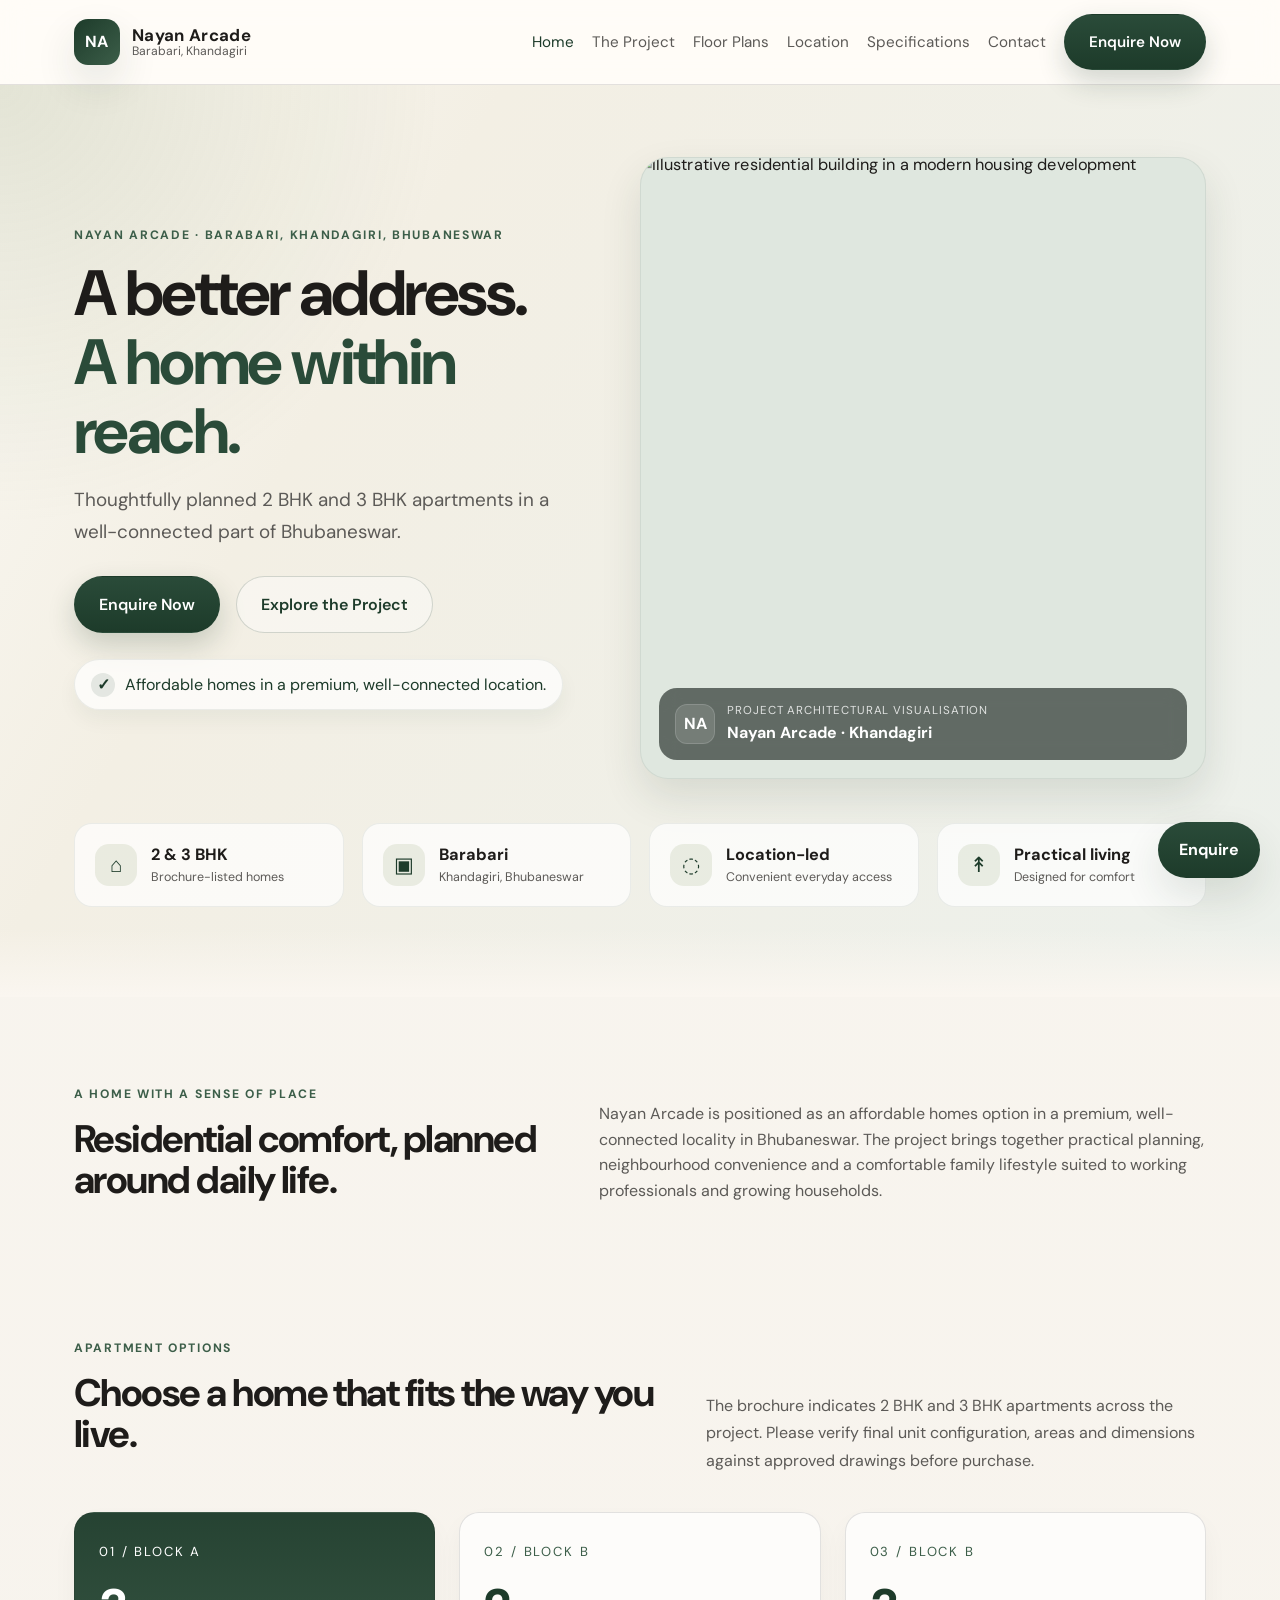
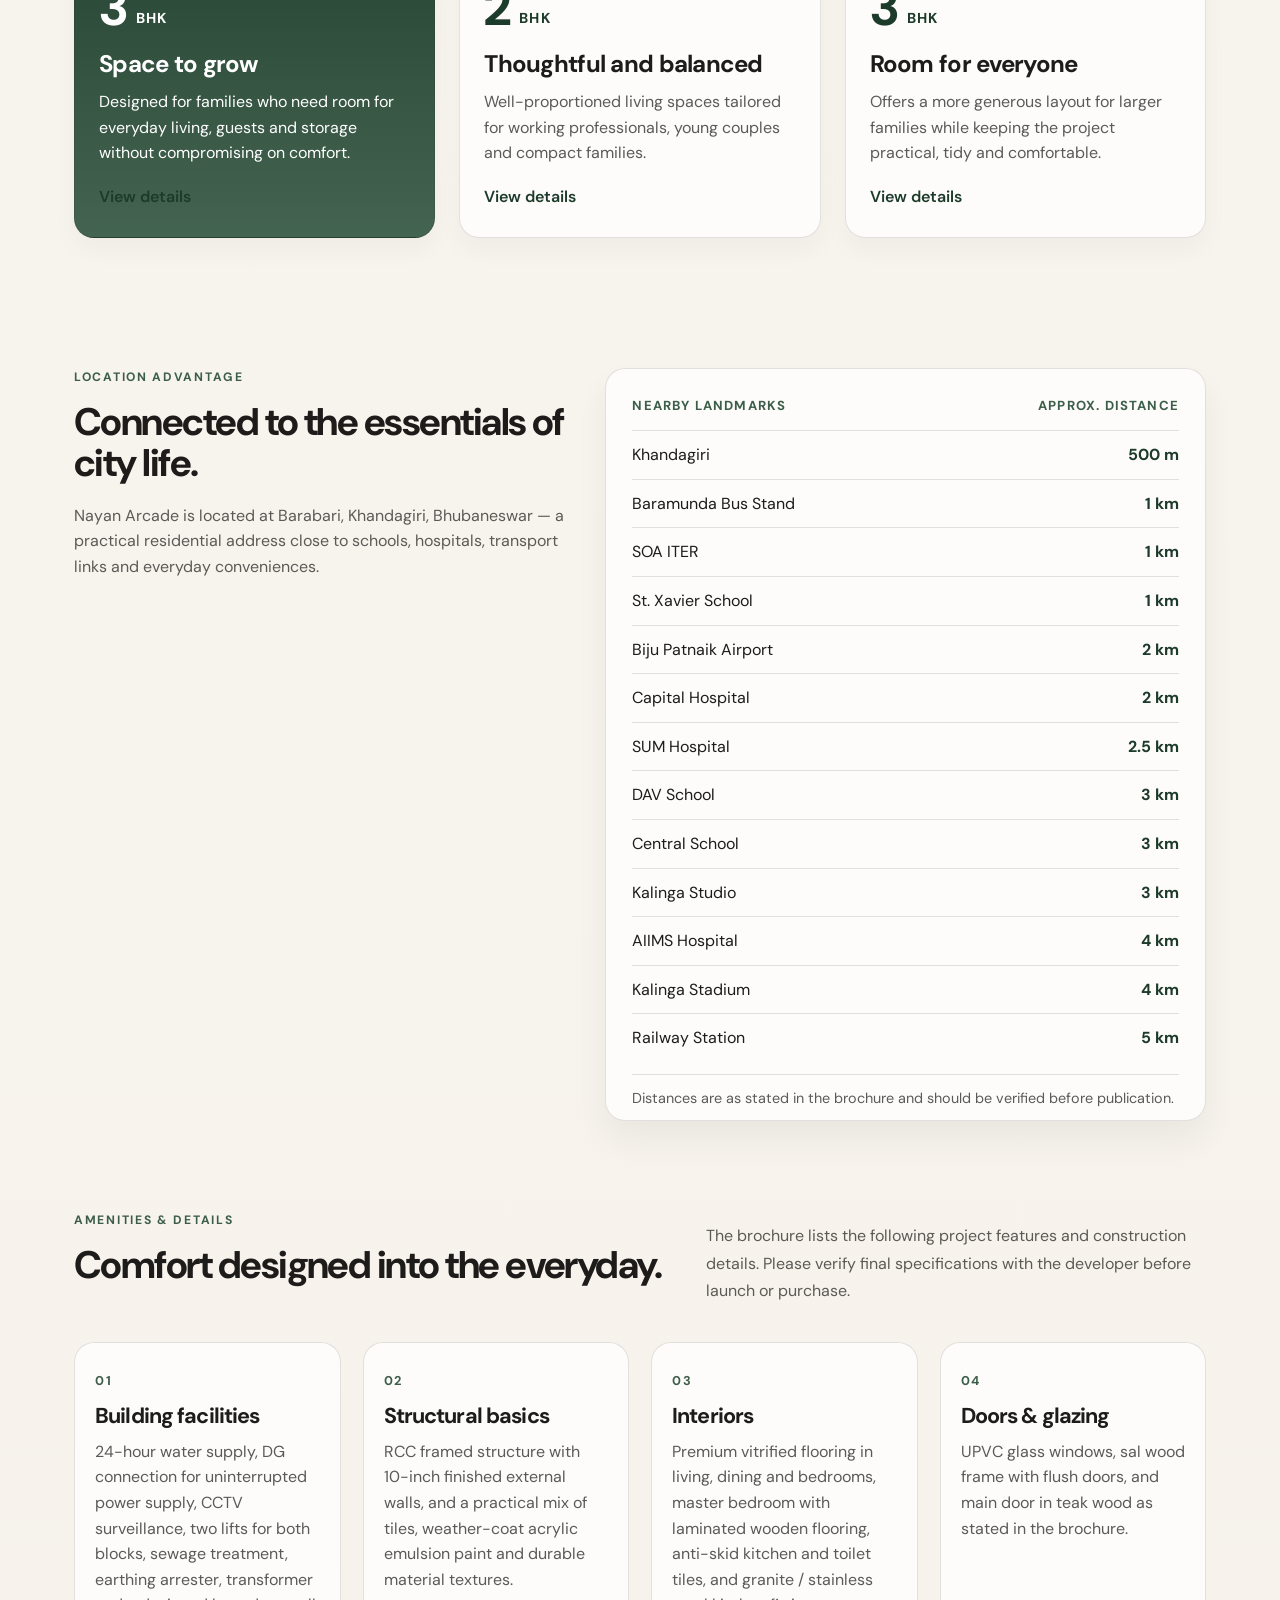
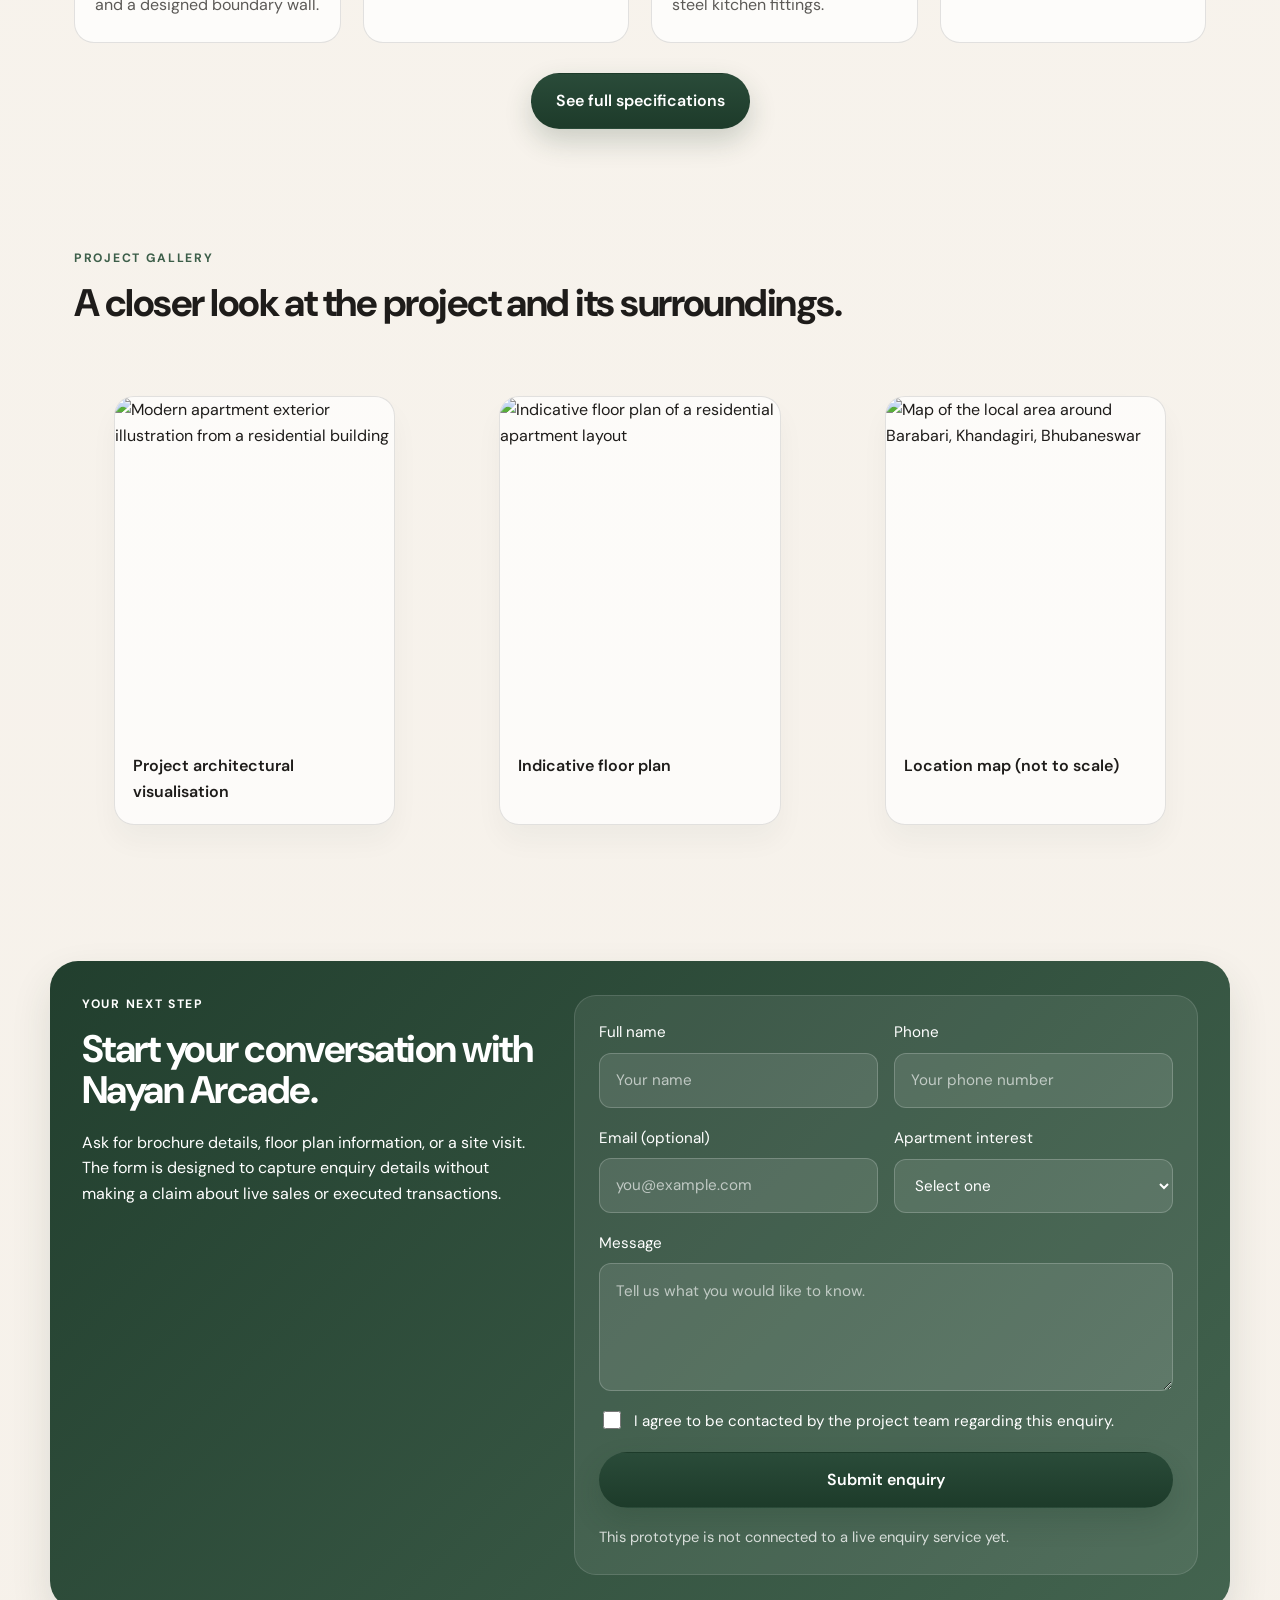
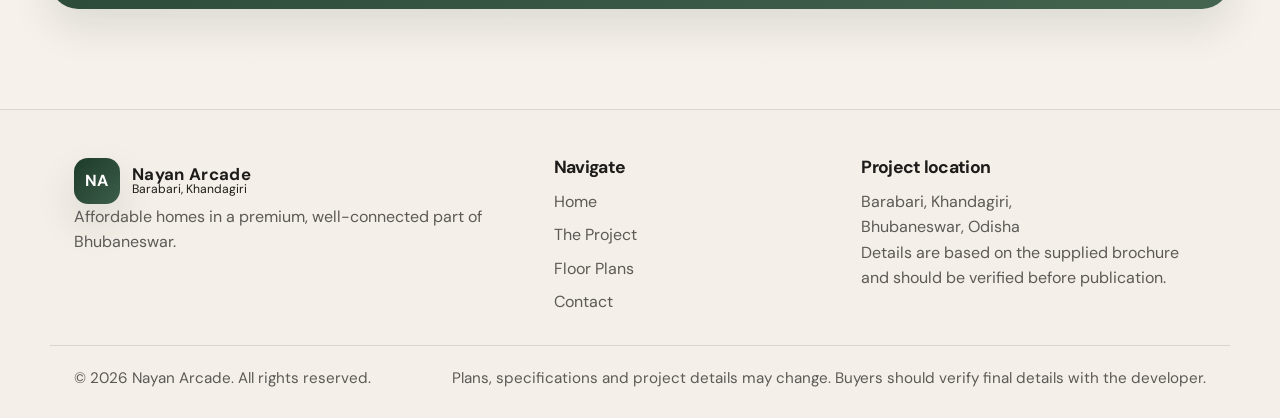
==== commit dd486515: "Add premium motion styling and reveal animations while keeping the site responsive, brochure-accurat" ====
--- a/index.html
+++ b/index.html
@@ -67,78 +67,66 @@
     <main id="main">
       <section class="premium-hero">
         <div class="container premium-hero-grid">
-          <div class="premium-hero-copy">
+          <div class="premium-hero-copy reveal reveal-up">
             <p class="eyebrow">NAYAN ARCADE · BARABARI, KHANDAGIRI, BHUBANESWAR</p>
             <h1>A better address.<br><span>A home within reach.</span></h1>
             <p class="premium-lede">Thoughtfully planned 2 BHK and 3 BHK apartments in a well-connected part of Bhubaneswar.</p>
 
-            <div class="hero-actions">
+            <div class="hero-actions reveal reveal-up" data-delay="120">
               <a class="btn btn-primary" href="contact.html#enquiry">Enquire Now</a>
               <a class="btn btn-secondary" href="project-details.html#project">Explore the Project</a>
             </div>
 
-            <div class="premium-trust-line" aria-label="Project summary">
+            <div class="premium-trust-line reveal reveal-up" data-delay="180" aria-label="Project summary">
               <span class="trust-check">✓</span>
               <span>Affordable homes in a premium, well-connected location.</span>
             </div>
           </div>
 
-          <figure class="premium-hero-image">
+          <figure class="premium-hero-image reveal reveal-up" data-delay="220">
             <img src="https://images.unsplash.com/photo-1460317442991-0ec209397118?auto=format&fit=crop&w=1200&q=80" alt="Illustrative residential building in a modern housing development">
             <figcaption>
               <span class="image-caption-mark">NA</span>
               <span>
-                <small>Illustrative project visualisation</small>
+                <small>Project architectural visualisation</small>
                 <strong>Nayan Arcade · Khandagiri</strong>
               </span>
             </figcaption>
           </figure>
         </div>
 
-        <div class="container premium-facts" aria-label="Project overview">
-          <div>
-            <span class="fact-icon">⌂</span>
-            <span><strong>2 &amp; 3 BHK</strong><small>Brochure-listed homes</small></span>
-          </div>
-          <div>
-            <span class="fact-icon">▣</span>
-            <span><strong>Barabari</strong><small>Khandagiri, Bhubaneswar</small></span>
-          </div>
-          <div>
-            <span class="fact-icon">◌</span>
-            <span><strong>Location-led</strong><small>Convenient everyday access</small></span>
-          </div>
-          <div>
-            <span class="fact-icon">↟</span>
-            <span><strong>Practical living</strong><small>Designed for comfort</small></span>
-          </div>
-        </div>
-      </section>
-
-      <section class="premium-intro">
+        <div class="container premium-facts reveal-group" aria-label="Project overview">
+          <div class="reveal reveal-up"><span class="fact-icon">⌂</span><span><strong>2 &amp; 3 BHK</strong><small>Brochure-listed homes</small></span></div>
+          <div class="reveal reveal-up" data-delay="80"><span class="fact-icon">▣</span><span><strong>Barabari</strong><small>Khandagiri, Bhubaneswar</small></span></div>
+          <div class="reveal reveal-up" data-delay="120"><span class="fact-icon">◌</span><span><strong>Location-led</strong><small>Convenient everyday access</small></span></div>
+          <div class="reveal reveal-up" data-delay="160"><span class="fact-icon">↟</span><span><strong>Practical living</strong><small>Designed for comfort</small></span></div>
+        </div>
+      </section>
+
+      <section class="premium-intro reveal-group">
         <div class="container premium-intro-grid">
-          <div>
+          <div class="reveal reveal-up">
             <p class="eyebrow">A home with a sense of place</p>
             <h2>Residential comfort, planned around daily life.</h2>
           </div>
-          <div>
+          <div class="reveal reveal-up" data-delay="80">
             <p>Nayan Arcade is positioned as an affordable homes option in a premium, well-connected locality in Bhubaneswar. The project brings together practical planning, neighbourhood convenience and a comfortable family lifestyle suited to working professionals and growing households.</p>
           </div>
         </div>
       </section>
 
-      <section class="section premium-plans" id="plans">
+      <section class="section premium-plans reveal-group" id="plans">
         <div class="container">
           <div class="section-heading">
-            <div>
+            <div class="reveal reveal-up">
               <p class="eyebrow">Apartment options</p>
               <h2>Choose a home that fits the way you live.</h2>
             </div>
-            <p class="section-note">The brochure indicates 2 BHK and 3 BHK apartments across the project. Please verify final unit configuration, areas and dimensions against approved drawings before purchase.</p>
+            <p class="section-note reveal reveal-up" data-delay="80">The brochure indicates 2 BHK and 3 BHK apartments across the project. Please verify final unit configuration, areas and dimensions against approved drawings before purchase.</p>
           </div>
 
           <div class="premium-plan-grid">
-            <article class="premium-plan-card plan-featured">
+            <article class="premium-plan-card plan-featured reveal reveal-up">
               <span class="plan-counter">01 / BLOCK A</span>
               <span class="plan-bhk">3<span>BHK</span></span>
               <h3>Space to grow</h3>
@@ -146,7 +134,7 @@
               <a href="project-details.html#plans">View details</a>
             </article>
 
-            <article class="premium-plan-card">
+            <article class="premium-plan-card reveal reveal-up" data-delay="80">
               <span class="plan-counter">02 / BLOCK B</span>
               <span class="plan-bhk">2<span>BHK</span></span>
               <h3>Thoughtful and balanced</h3>
@@ -154,7 +142,7 @@
               <a href="project-details.html#plans">View details</a>
             </article>
 
-            <article class="premium-plan-card">
+            <article class="premium-plan-card reveal reveal-up" data-delay="160">
               <span class="plan-counter">03 / BLOCK B</span>
               <span class="plan-bhk">3<span>BHK</span></span>
               <h3>Room for everyone</h3>
@@ -165,15 +153,15 @@
         </div>
       </section>
 
-      <section class="premium-location" id="location">
+      <section class="premium-location reveal-group" id="location">
         <div class="container premium-location-grid">
-          <div class="premium-location-copy">
+          <div class="premium-location-copy reveal reveal-up">
             <p class="eyebrow">Location advantage</p>
             <h2>Connected to the essentials of city life.</h2>
             <p>Nayan Arcade is located at Barabari, Khandagiri, Bhubaneswar — a practical residential address close to schools, hospitals, transport links and everyday conveniences.</p>
           </div>
 
-          <div class="premium-distance-card">
+          <div class="premium-distance-card reveal reveal-up" data-delay="80">
             <div class="distance-card-head">
               <span>Nearby landmarks</span>
               <span>Approx. distance</span>
@@ -200,80 +188,55 @@
         </div>
       </section>
 
-      <section class="section premium-features" id="specifications">
+      <section class="section premium-features reveal-group" id="specifications">
         <div class="container">
           <div class="section-heading">
-            <div>
+            <div class="reveal reveal-up">
               <p class="eyebrow">Amenities &amp; details</p>
               <h2>Comfort designed into the everyday.</h2>
             </div>
-            <p class="section-note">The brochure lists the following project features and construction details. Please verify final specifications with the developer before launch or purchase.</p>
+            <p class="section-note reveal reveal-up" data-delay="80">The brochure lists the following project features and construction details. Please verify final specifications with the developer before launch or purchase.</p>
           </div>
 
           <div class="premium-feature-grid">
-            <article>
-              <span>01</span>
-              <h3>Building facilities</h3>
-              <p>24-hour water supply, DG connection for uninterrupted power supply, CCTV surveillance, two lifts for both blocks, sewage treatment, earthing arrester, transformer and a designed boundary wall.</p>
-            </article>
-            <article>
-              <span>02</span>
-              <h3>Structural basics</h3>
-              <p>RCC framed structure with 10-inch finished external walls, and a practical mix of tiles, weather-coat acrylic emulsion paint and durable material textures.</p>
-            </article>
-            <article>
-              <span>03</span>
-              <h3>Interiors</h3>
-              <p>Premium vitrified flooring in living, dining and bedrooms, master bedroom with laminated wooden flooring, anti-skid kitchen and toilet tiles, and granite / stainless steel kitchen fittings.</p>
-            </article>
-            <article>
-              <span>04</span>
-              <h3>Doors &amp; glazing</h3>
-              <p>UPVC glass windows, sal wood frame with flush doors, and main door in teak wood as stated in the brochure.</p>
-            </article>
-          </div>
-
-          <div class="section-cta-row">
+            <article class="reveal reveal-up"><span>01</span><h3>Building facilities</h3><p>24-hour water supply, DG connection for uninterrupted power supply, CCTV surveillance, two lifts for both blocks, sewage treatment, earthing arrester, transformer and a designed boundary wall.</p></article>
+            <article class="reveal reveal-up" data-delay="80"><span>02</span><h3>Structural basics</h3><p>RCC framed structure with 10-inch finished external walls, and a practical mix of tiles, weather-coat acrylic emulsion paint and durable material textures.</p></article>
+            <article class="reveal reveal-up" data-delay="120"><span>03</span><h3>Interiors</h3><p>Premium vitrified flooring in living, dining and bedrooms, master bedroom with laminated wooden flooring, anti-skid kitchen and toilet tiles, and granite / stainless steel kitchen fittings.</p></article>
+            <article class="reveal reveal-up" data-delay="160"><span>04</span><h3>Doors &amp; glazing</h3><p>UPVC glass windows, sal wood frame with flush doors, and main door in teak wood as stated in the brochure.</p></article>
+          </div>
+
+          <div class="section-cta-row reveal reveal-up" data-delay="200">
             <a class="btn btn-primary" href="project-details.html#specifications">See full specifications</a>
           </div>
         </div>
       </section>
 
-      <section class="section premium-gallery" aria-labelledby="gallery-heading">
+      <section class="section premium-gallery reveal-group" aria-labelledby="gallery-heading">
         <div class="container">
           <div class="section-heading">
-            <div>
+            <div class="reveal reveal-up">
               <p class="eyebrow">Project gallery</p>
               <h2 id="gallery-heading">A closer look at the project and its surroundings.</h2>
             </div>
           </div>
 
           <div class="gallery-grid">
-            <figure class="gallery-card">
-              <img src="https://images.unsplash.com/photo-1502672260266-1c1ef2d93688?auto=format&fit=crop&w=900&q=80" alt="Modern apartment exterior illustration from a residential building">
-              <figcaption>Project architectural visualisation</figcaption>
-            </figure>
-            <figure class="gallery-card">
-              <img src="https://images.unsplash.com/photo-1494526585095-c41746248156?auto=format&fit=crop&w=900&q=80" alt="Indicative floor plan of a residential apartment layout">
-              <figcaption>Indicative floor plan</figcaption>
-            </figure>
-            <figure class="gallery-card">
-              <img src="https://images.unsplash.com/photo-1524661135-423995f22d0b?auto=format&fit=crop&w=900&q=80" alt="Map of the local area around Barabari, Khandagiri, Bhubaneswar">
-              <figcaption>Location map (not to scale)</figcaption>
-            </figure>
-          </div>
-        </div>
-      </section>
-
-      <section class="premium-enquiry" id="enquiry">
+            <figure class="gallery-card reveal reveal-up"><img src="https://images.unsplash.com/photo-1502672260266-1c1ef2d93688?auto=format&fit=crop&w=900&q=80" alt="Modern apartment exterior illustration from a residential building"><figcaption>Project architectural visualisation</figcaption></figure>
+            <figure class="gallery-card reveal reveal-up" data-delay="80"><img src="https://images.unsplash.com/photo-1494526585095-c41746248156?auto=format&fit=crop&w=900&q=80" alt="Indicative floor plan of a residential apartment layout"><figcaption>Indicative floor plan</figcaption></figure>
+            <figure class="gallery-card reveal reveal-up" data-delay="140"><img src="https://images.unsplash.com/photo-1524661135-423995f22d0b?auto=format&fit=crop&w=900&q=80" alt="Map of the local area around Barabari, Khandagiri, Bhubaneswar"><figcaption>Location map (not to scale)</figcaption></figure>
+          </div>
+        </div>
+      </section>
+
+      <section class="premium-enquiry reveal-group" id="enquiry">
         <div class="container premium-enquiry-inner">
-          <div class="enquiry-copy">
+          <div class="enquiry-copy reveal reveal-up">
             <p class="eyebrow">Your next step</p>
             <h2>Start your conversation with Nayan Arcade.</h2>
             <p>Ask for brochure details, floor plan information, or a site visit. The form is designed to capture enquiry details without making a claim about live sales or executed transactions.</p>
           </div>
 
-          <form class="lead-form" data-form="lead-form" novalidate>
+          <form class="lead-form reveal reveal-up" data-delay="80" data-form="lead-form" novalidate>
             <div class="field-row">
               <label>
                 Full name
@@ -323,10 +286,7 @@
         <div>
           <a class="brand brand-inverse" href="index.html" aria-label="Nayan Arcade home">
             <span class="brand-mark" aria-hidden="true">NA</span>
-            <span class="brand-copy">
-              <strong>Nayan Arcade</strong>
-              <small>Barabari, Khandagiri</small>
-            </span>
+            <span class="brand-copy"><strong>Nayan Arcade</strong><small>Barabari, Khandagiri</small></span>
           </a>
           <p>Affordable homes in a premium, well-connected part of Bhubaneswar.</p>
         </div>
--- a/css/style.css
+++ b/css/style.css
@@ -151,10 +151,26 @@
   justify-content: center;
   border-radius: 999px;
   font-weight: 600;
-  transition: transform 0.2s ease, box-shadow 0.2s ease, background 0.2s ease;
+  transition: transform 0.22s ease, box-shadow 0.22s ease, background 0.22s ease, border-color 0.22s ease;
   border: 1px solid transparent;
   padding: 0.9rem 1.5rem;
   cursor: pointer;
+  position: relative;
+  overflow: hidden;
+}
+
+.btn::after {
+  content: "";
+  position: absolute;
+  inset: 0;
+  background: linear-gradient(120deg, rgba(255,255,255,0.24), rgba(255,255,255,0));
+  transform: translateX(-100%);
+  transition: transform 0.5s ease;
+}
+
+.btn:hover::after,
+.btn:focus-visible::after {
+  transform: translateX(100%);
 }
 
 .btn:hover,
@@ -195,10 +211,7 @@
   margin-bottom: 18px;
 }
 
-h1 span {
-  display: inline-block;
-  color: var(--forest-800);
-}
+h1 span { display: inline-block; color: var(--forest-800); }
 
 h2 {
   font-size: clamp(2.1rem, 3vw, 3.3rem);
@@ -283,12 +296,25 @@
   box-shadow: var(--shadow);
   border: 1px solid rgba(29, 59, 42, 0.08);
   background: #dfe7df;
+  transform: perspective(1200px) rotateX(0deg) rotateY(0deg);
+  transition: transform 0.5s ease, box-shadow 0.5s ease;
+}
+
+.premium-hero-image:hover {
+  transform: perspective(1200px) rotateX(1.2deg) rotateY(-1deg) translateY(-4px);
+  box-shadow: 0 28px 48px rgba(29, 59, 42, 0.18);
 }
 
 .premium-hero-image img {
   width: 100%;
   height: 620px;
   object-fit: cover;
+  transform: scale(1.02);
+  transition: transform 1.2s ease;
+}
+
+.premium-hero-image:hover img {
+  transform: scale(1.06);
 }
 
 .premium-hero-image figcaption {
@@ -347,6 +373,12 @@
   border-radius: 18px;
   background: rgba(255,255,255,0.7);
   border: 1px solid rgba(29, 59, 42, 0.08);
+  transition: transform 0.28s ease, box-shadow 0.28s ease;
+}
+
+.premium-facts > div:hover {
+  transform: translateY(-3px);
+  box-shadow: 0 16px 26px rgba(29, 59, 42, 0.06);
 }
 
 .fact-icon {
@@ -362,24 +394,11 @@
 }
 
 .premium-facts strong,
-.premium-facts small {
-  display: block;
-}
-
-.premium-facts strong {
-  color: var(--charcoal);
-  font-size: 1.02rem;
-}
-
-.premium-facts small {
-  color: var(--muted);
-  font-size: 0.78rem;
-}
-
-.premium-intro {
-  padding: 90px 0 30px;
-}
-
+.premium-facts small { display: block; }
+.premium-facts strong { color: var(--charcoal); font-size: 1.02rem; }
+.premium-facts small { color: var(--muted); font-size: 0.78rem; }
+
+.premium-intro { padding: 90px 0 30px; }
 .premium-intro-grid {
   display: grid;
   grid-template-columns: 0.9fr 1.1fr;
@@ -387,9 +406,7 @@
   align-items: center;
 }
 
-.section {
-  padding: 90px 0 30px;
-}
+.section { padding: 90px 0 30px; }
 
 .section-heading {
   display: flex;
@@ -399,16 +416,9 @@
   margin-bottom: 38px;
 }
 
-.section-note {
-  max-width: 500px;
-  line-height: 1.7;
-}
-
-.premium-plan-grid {
-  display: grid;
-  grid-template-columns: repeat(3, minmax(0,1fr));
-  gap: 24px;
-}
+.section-note { max-width: 500px; line-height: 1.7; }
+
+.premium-plan-grid { display: grid; grid-template-columns: repeat(3, minmax(0,1fr)); gap: 24px; }
 
 .premium-plan-card {
   background: rgba(255,255,255,0.72);
@@ -416,6 +426,13 @@
   border-radius: var(--radius-lg);
   padding: 28px 24px;
   box-shadow: 0 12px 26px rgba(29, 59, 42, 0.04);
+  transition: transform 0.28s ease, box-shadow 0.28s ease, border-color 0.28s ease;
+}
+
+.premium-plan-card:hover {
+  transform: translateY(-4px);
+  box-shadow: 0 22px 40px rgba(29,59,42,0.08);
+  border-color: rgba(29,59,42,0.18);
 }
 
 .plan-featured {
@@ -426,9 +443,7 @@
 .plan-featured h3,
 .plan-featured p,
 .plan-featured .plan-counter,
-.plan-featured a {
-  color: #fff;
-}
+.plan-featured a { color: #fff; }
 
 .plan-counter {
   display: block;
@@ -450,10 +465,7 @@
   font-weight: 700;
 }
 
-.plan-featured .plan-bhk {
-  color: #fff;
-}
-
+.plan-featured .plan-bhk { color: #fff; }
 .plan-bhk span {
   font-size: 0.9rem;
   letter-spacing: 0.08em;
@@ -467,19 +479,10 @@
   letter-spacing: -0.03em;
 }
 
-.premium-plan-card p {
-  margin-bottom: 18px;
-}
-
-.premium-plan-card a {
-  color: var(--forest-900);
-  font-weight: 600;
-}
-
-.premium-location {
-  padding-top: 100px;
-}
-
+.premium-plan-card p { margin-bottom: 18px; }
+.premium-plan-card a { color: var(--forest-900); font-weight: 600; }
+
+.premium-location { padding-top: 100px; }
 .premium-location-grid {
   display: grid;
   grid-template-columns: 0.9fr 1.1fr;
@@ -524,11 +527,7 @@
   color: var(--charcoal);
 }
 
-.distance-list strong {
-  color: var(--forest-900);
-  font-weight: 700;
-}
-
+.distance-list strong { color: var(--forest-900); font-weight: 700; }
 .distance-footnote {
   margin-top: 12px;
   padding-top: 12px;
@@ -547,6 +546,12 @@
   border: 1px solid var(--line);
   border-radius: var(--radius-lg);
   padding: 24px 20px;
+  transition: transform 0.28s ease, box-shadow 0.28s ease;
+}
+
+.premium-feature-grid article:hover {
+  transform: translateY(-4px);
+  box-shadow: 0 18px 30px rgba(29,59,42,0.06);
 }
 
 .premium-feature-grid span {
@@ -559,51 +564,27 @@
   font-weight: 700;
 }
 
-.premium-feature-grid h3 {
-  font-size: 1.35rem;
-  margin-bottom: 10px;
-}
-
-.section-cta-row {
-  display: flex;
-  justify-content: center;
-  margin-top: 30px;
-}
-
-.premium-gallery {
-  padding-bottom: 30px;
-}
-
-.gallery-grid {
-  display: grid;
-  grid-template-columns: repeat(3, minmax(0,1fr));
-  gap: 24px;
-}
-
+.premium-feature-grid h3 { font-size: 1.35rem; margin-bottom: 10px; }
+.section-cta-row { display: flex; justify-content: center; margin-top: 30px; }
+
+.premium-gallery { padding-bottom: 30px; }
+.gallery-grid { display: grid; grid-template-columns: repeat(3, minmax(0,1fr)); gap: 24px; }
 .gallery-card {
   background: rgba(255,255,255,0.7);
   border: 1px solid var(--line);
   border-radius: var(--radius-lg);
   overflow: hidden;
   box-shadow: 0 16px 28px rgba(29,59,42,0.04);
-}
-
-.gallery-card img {
-  width: 100%;
-  height: 340px;
-  object-fit: cover;
-}
-
-.gallery-card figcaption {
-  padding: 16px 18px 20px;
-  color: var(--charcoal);
-  font-weight: 600;
-}
-
-.premium-enquiry {
-  padding: 90px 0 100px;
-}
-
+  transition: transform 0.28s ease, box-shadow 0.28s ease;
+}
+.gallery-card:hover {
+  transform: translateY(-4px);
+  box-shadow: 0 22px 36px rgba(29,59,42,0.08);
+}
+.gallery-card img { width: 100%; height: 340px; object-fit: cover; }
+.gallery-card figcaption { padding: 16px 18px 20px; color: var(--charcoal); font-weight: 600; }
+
+.premium-enquiry { padding: 90px 0 100px; }
 .premium-enquiry-inner {
   display: grid;
   grid-template-columns: 0.85fr 1.15fr;
@@ -613,12 +594,7 @@
   background: linear-gradient(135deg, rgba(29,59,42,0.98), rgba(60,94,73,0.96));
   box-shadow: var(--shadow);
 }
-
-.enquiry-copy h2,
-.enquiry-copy p,
-.enquiry-copy .eyebrow {
-  color: #fff;
-}
+.enquiry-copy h2, .enquiry-copy p, .enquiry-copy .eyebrow { color: #fff; }
 
 .lead-form {
   background: rgba(255,255,255,0.08);
@@ -629,19 +605,13 @@
   gap: 18px;
 }
 
-.field-row {
-  display: grid;
-  grid-template-columns: repeat(2, minmax(0,1fr));
-  gap: 16px;
-}
-
+.field-row { display: grid; grid-template-columns: repeat(2, minmax(0,1fr)); gap: 16px; }
 label {
   display: grid;
   gap: 8px;
   color: #fff;
   font-size: 0.95rem;
 }
-
 input, select, textarea {
   width: 100%;
   border-radius: 12px;
@@ -650,43 +620,15 @@
   padding: 0.9rem 1rem;
   color: #fff;
 }
-
-input::placeholder, textarea::placeholder {
-  color: rgba(255,255,255,0.63);
-}
-
-select option {
-  color: var(--charcoal);
-}
-
-textarea {
-  resize: vertical;
-  min-height: 122px;
-}
-
-.consent-box {
-  display: flex;
-  align-items: flex-start;
-  gap: 10px;
-  color: rgba(255,255,255,0.8);
-}
-
-.consent-box input {
-  width: 18px;
-  height: 18px;
-  margin-top: 2px;
-}
-
-.form-note {
-  color: rgba(255,255,255,0.8);
-  font-size: 0.92rem;
-}
-
-.premium-footer {
-  background: #f4efe8;
-  border-top: 1px solid var(--line);
-}
-
+input::placeholder, textarea::placeholder { color: rgba(255,255,255,0.63); }
+select option { color: var(--charcoal); }
+textarea { resize: vertical; min-height: 122px; }
+
+.consent-box { display: flex; align-items: flex-start; gap: 10px; color: rgba(255,255,255,0.8); }
+.consent-box input { width: 18px; height: 18px; margin-top: 2px; }
+.form-note { color: rgba(255,255,255,0.8); font-size: 0.92rem; }
+
+.premium-footer { background: #f4efe8; border-top: 1px solid var(--line); }
 .premium-footer-grid {
   display: grid;
   grid-template-columns: 1.3fr 0.8fr 1fr;
@@ -694,30 +636,12 @@
   padding-top: 48px;
   padding-bottom: 30px;
 }
-
-.premium-footer h3 {
-  font-size: 1.1rem;
-  margin-bottom: 12px;
-}
-
+.premium-footer h3 { font-size: 1.1rem; margin-bottom: 12px; }
 .premium-footer ul {
-  list-style: none;
-  padding: 0;
-  margin: 0;
-  display: grid;
-  gap: 8px;
-}
-
-.premium-footer p,
-.premium-footer li,
-.premium-footer a {
-  color: var(--muted);
-}
-
-.brand-inverse .brand-copy strong,
-.brand-inverse .brand-copy small {
-  color: var(--charcoal);
-}
+  list-style: none; padding: 0; margin: 0; display: grid; gap: 8px;
+}
+.premium-footer p, .premium-footer li, .premium-footer a { color: var(--muted); }
+.brand-inverse .brand-copy strong, .brand-inverse .brand-copy small { color: var(--charcoal); }
 
 .footer-bottom {
   display: flex;
@@ -740,40 +664,30 @@
   padding: 0.95rem 1.3rem;
   border-radius: 999px;
   box-shadow: var(--shadow);
-}
+  transition: transform 0.2s ease, box-shadow 0.2s ease;
+}
+.premium-float-cta:hover,
+.premium-float-cta:focus-visible { transform: translateY(-2px); }
 
 .page-hero {
   padding-top: 84px;
   padding-bottom: 36px;
   background: linear-gradient(120deg, rgba(244,239,229,1), rgba(236,240,235,1));
 }
-
-.page-hero-inner {
-  max-width: 900px;
-}
-
-.page-hero p {
-  font-size: 1.1rem;
-}
-
-.subpage-main .section {
-  padding-top: 72px;
-}
-
-.info-grid {
-  display: grid;
-  grid-template-columns: repeat(3, minmax(0,1fr));
-  gap: 24px;
-}
-
+.page-hero-inner { max-width: 900px; }
+.page-hero p { font-size: 1.1rem; }
+.subpage-main .section { padding-top: 72px; }
+
+.info-grid { display: grid; grid-template-columns: repeat(3, minmax(0,1fr)); gap: 24px; }
 .info-card {
   background: rgba(255,255,255,0.72);
   border: 1px solid var(--line);
   border-radius: var(--radius-lg);
   padding: 24px 22px;
   box-shadow: 0 12px 26px rgba(29,59,42,0.04);
-}
-
+  transition: transform 0.28s ease, box-shadow 0.28s ease;
+}
+.info-card:hover { transform: translateY(-4px); box-shadow: 0 18px 28px rgba(29,59,42,0.08); }
 .info-badge {
   display: inline-block;
   margin-bottom: 12px;
@@ -784,76 +698,62 @@
   font-weight: 700;
 }
 
-.detail-location,
-.specification-block {
-  padding-top: 100px;
-}
-
-.spec-grid {
-  display: grid;
-  grid-template-columns: repeat(2, minmax(0,1fr));
-  gap: 22px;
-}
-
+.detail-location, .specification-block { padding-top: 100px; }
+.spec-grid { display: grid; grid-template-columns: repeat(2, minmax(0,1fr)); gap: 22px; }
 .spec-card {
   background: rgba(255,255,255,0.7);
   border: 1px solid var(--line);
   border-radius: var(--radius-lg);
   padding: 24px;
-}
-
-.spec-card ul {
-  padding-left: 1.2rem;
-  margin: 0;
-  color: var(--muted);
-}
-
-.spec-card li + li {
-  margin-top: 10px;
-}
-
-.contact-layout {
-  display: grid;
-  grid-template-columns: 0.9fr 1.1fr;
-  gap: 28px;
-}
-
+  transition: transform 0.28s ease, box-shadow 0.28s ease;
+}
+.spec-card:hover { transform: translateY(-3px); box-shadow: 0 16px 28px rgba(29,59,42,0.06); }
+.spec-card ul { padding-left: 1.2rem; margin: 0; color: var(--muted); }
+.spec-card li + li { margin-top: 10px; }
+
+.contact-layout { display: grid; grid-template-columns: 0.9fr 1.1fr; gap: 28px; }
 .contact-card {
   background: rgba(255,255,255,0.72);
   border: 1px solid var(--line);
   border-radius: var(--radius-lg);
   padding: 30px 24px;
 }
-
-.contact-list {
-  margin: 0;
-  padding-left: 1.1rem;
-  color: var(--muted);
-  display: grid;
-  gap: 10px;
-}
-
-.contact-form {
-  background: linear-gradient(180deg, rgba(29,59,42,0.98), rgba(60,94,73,0.96));
-  border-color: rgba(255,255,255,0.12);
-}
-
-.contact-form label,
-.contact-form .form-note,
-.contact-form .consent-box {
-  color: #fff;
-}
-
-button:focus-visible,
-a:focus-visible,
-input:focus-visible,
-select:focus-visible,
-textarea:focus-visible {
+.contact-list { margin: 0; padding-left: 1.1rem; color: var(--muted); display: grid; gap: 10px; }
+.contact-form { background: linear-gradient(180deg, rgba(29,59,42,0.98), rgba(60,94,73,0.96)); border-color: rgba(255,255,255,0.12); }
+.contact-form label, .contact-form .form-note, .contact-form .consent-box { color: #fff; }
+button:focus-visible, a:focus-visible, input:focus-visible, select:focus-visible, textarea:focus-visible {
   outline: 3px solid rgba(123, 139, 86, 0.7);
   outline-offset: 3px;
 }
 
+.reveal {
+  opacity: 0;
+  transform: translateY(23px);
+  transition: opacity 0.8s ease, transform 0.8s cubic-bezier(.2,.7,.2,1);
+  transition-delay: var(--reveal-delay, 0ms);
+}
+
+.reveal.is-visible {
+  opacity: 1;
+  transform: translateY(0);
+}
+
+.reveal-up[data-delay="80"] { --reveal-delay: 80ms; }
+.reveal-up[data-delay="120"] { --reveal-delay: 120ms; }
+.reveal-up[data-delay="140"] { --reveal-delay: 140ms; }
+.reveal-up[data-delay="160"] { --reveal-delay: 160ms; }
+.reveal-up[data-delay="180"] { --reveal-delay: 180ms; }
+.reveal-up[data-delay="200"] { --reveal-delay: 200ms; }
+.reveal-up[data-delay="220"] { --reveal-delay: 220ms; }
+
 @media (prefers-reduced-motion: reduce) {
   html { scroll-behavior: auto; }
-  *, *::before, *::after { transition: none !important; animation: none !important; }
-}
+  *, *::before, *::after {
+    transition: none !important;
+    animation: none !important;
+  }
+  .reveal {
+    opacity: 1;
+    transform: none;
+  }
+}
--- a/css/responsive.css
+++ b/css/responsive.css
@@ -41,24 +41,13 @@
     box-shadow: var(--shadow);
   }
 
-  .site-nav.is-open {
-    display: flex;
-  }
-
-  .nav-toggle {
-    display: inline-block;
-  }
-
-  .nav-cta {
-    width: 100%;
-  }
+  .site-nav.is-open { display: flex; }
+  .nav-toggle { display: inline-block; }
+  .nav-cta { width: 100%; }
 }
 
 @media (max-width: 760px) {
-  .premium-hero {
-    padding-top: 54px;
-  }
-
+  .premium-hero { padding-top: 54px; }
   .premium-hero-grid,
   .premium-plan-grid,
   .premium-feature-grid,
@@ -79,40 +68,17 @@
     width: 100%;
   }
 
-  .premium-hero-image img {
-    height: 420px;
-  }
-
-  .page-hero {
-    padding-top: 52px;
-  }
-
-  .premium-enquiry-inner {
-    padding: 24px 18px;
-  }
-
-  .lead-form {
-    padding: 18px;
-  }
-
-  .footer-bottom {
-    flex-direction: column;
-  }
+  .premium-hero-image img { height: 420px; }
+  .page-hero { padding-top: 52px; }
+  .premium-enquiry-inner { padding: 24px 18px; }
+  .lead-form { padding: 18px; }
+  .footer-bottom { flex-direction: column; }
 }
 
 @media (max-width: 480px) {
-  .container {
-    padding: 0 18px;
-  }
-
-  .nav-wrap {
-    min-height: 76px;
-  }
-
-  .brand-copy small {
-    font-size: 0.68rem;
-  }
-
+  .container { padding: 0 18px; }
+  .nav-wrap { min-height: 76px; }
+  .brand-copy small { font-size: 0.68rem; }
   .premium-hero-image figcaption {
     left: 10px;
     right: 10px;
